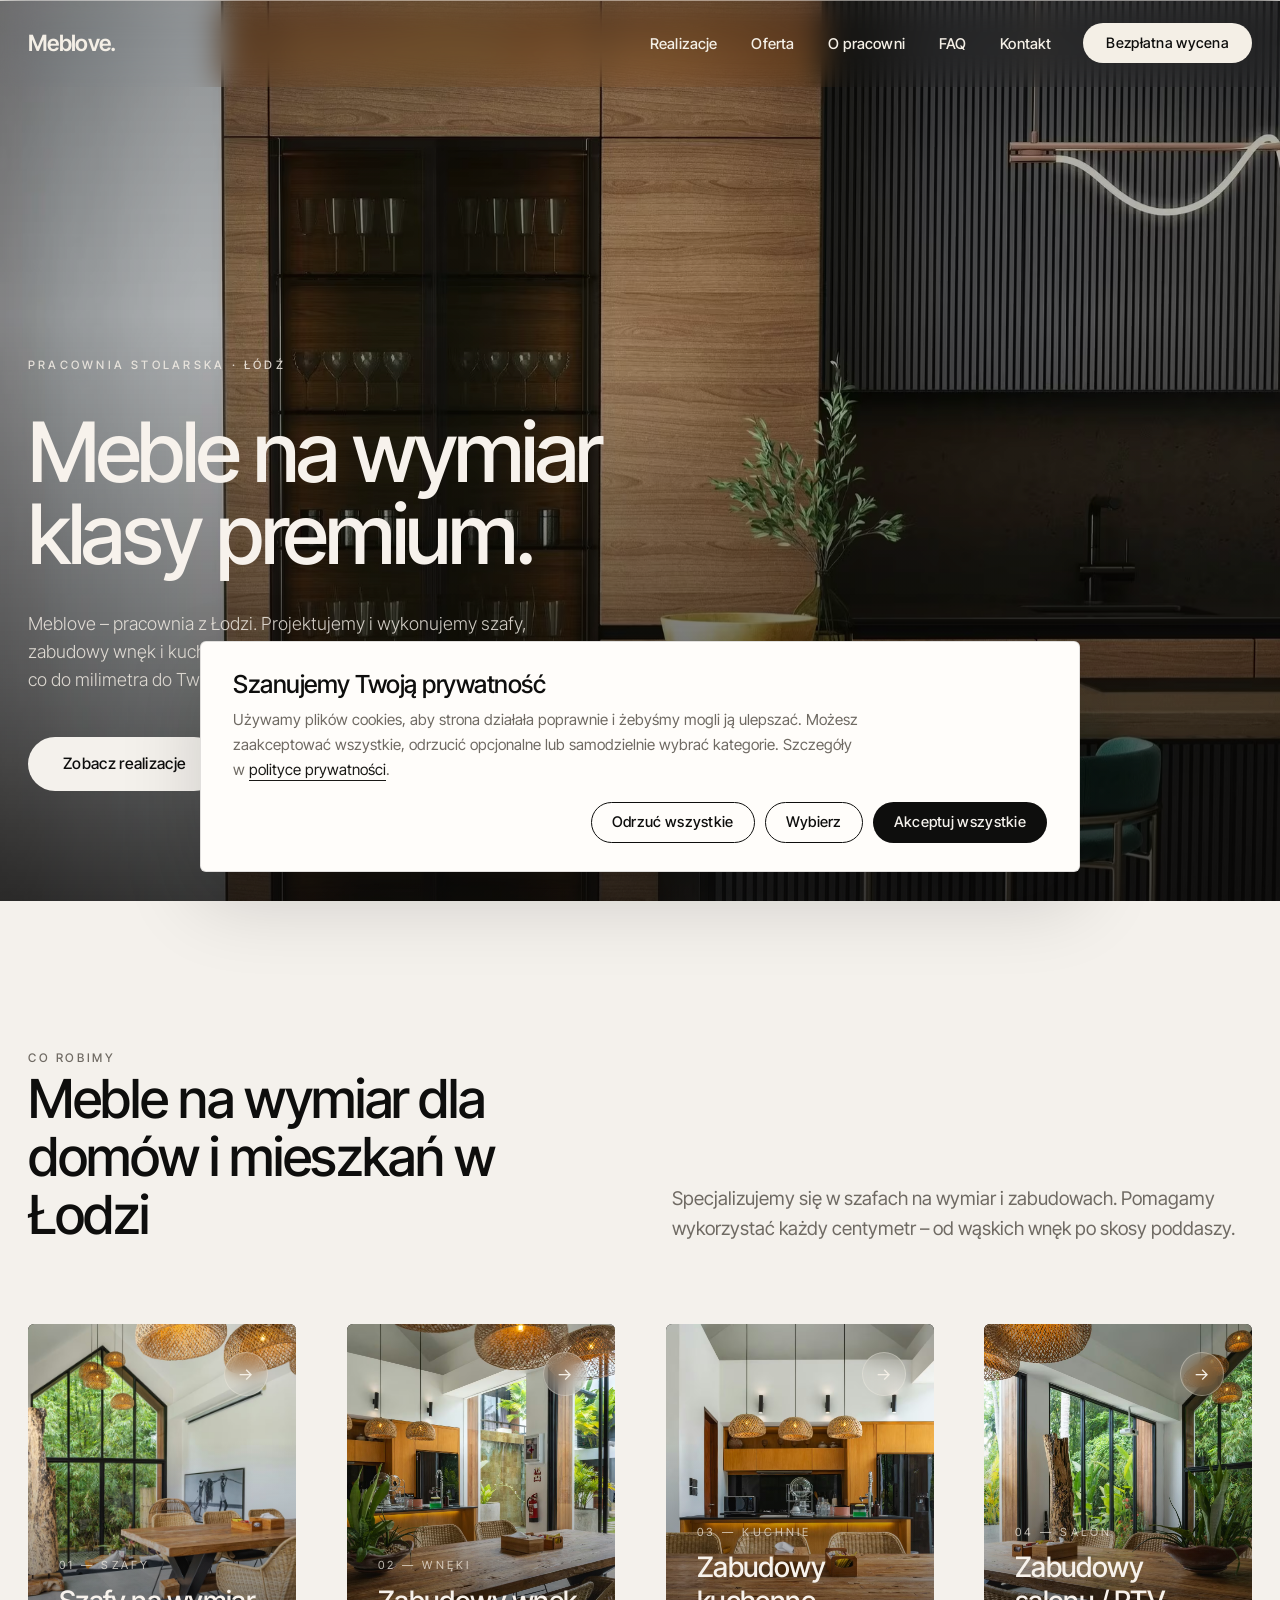
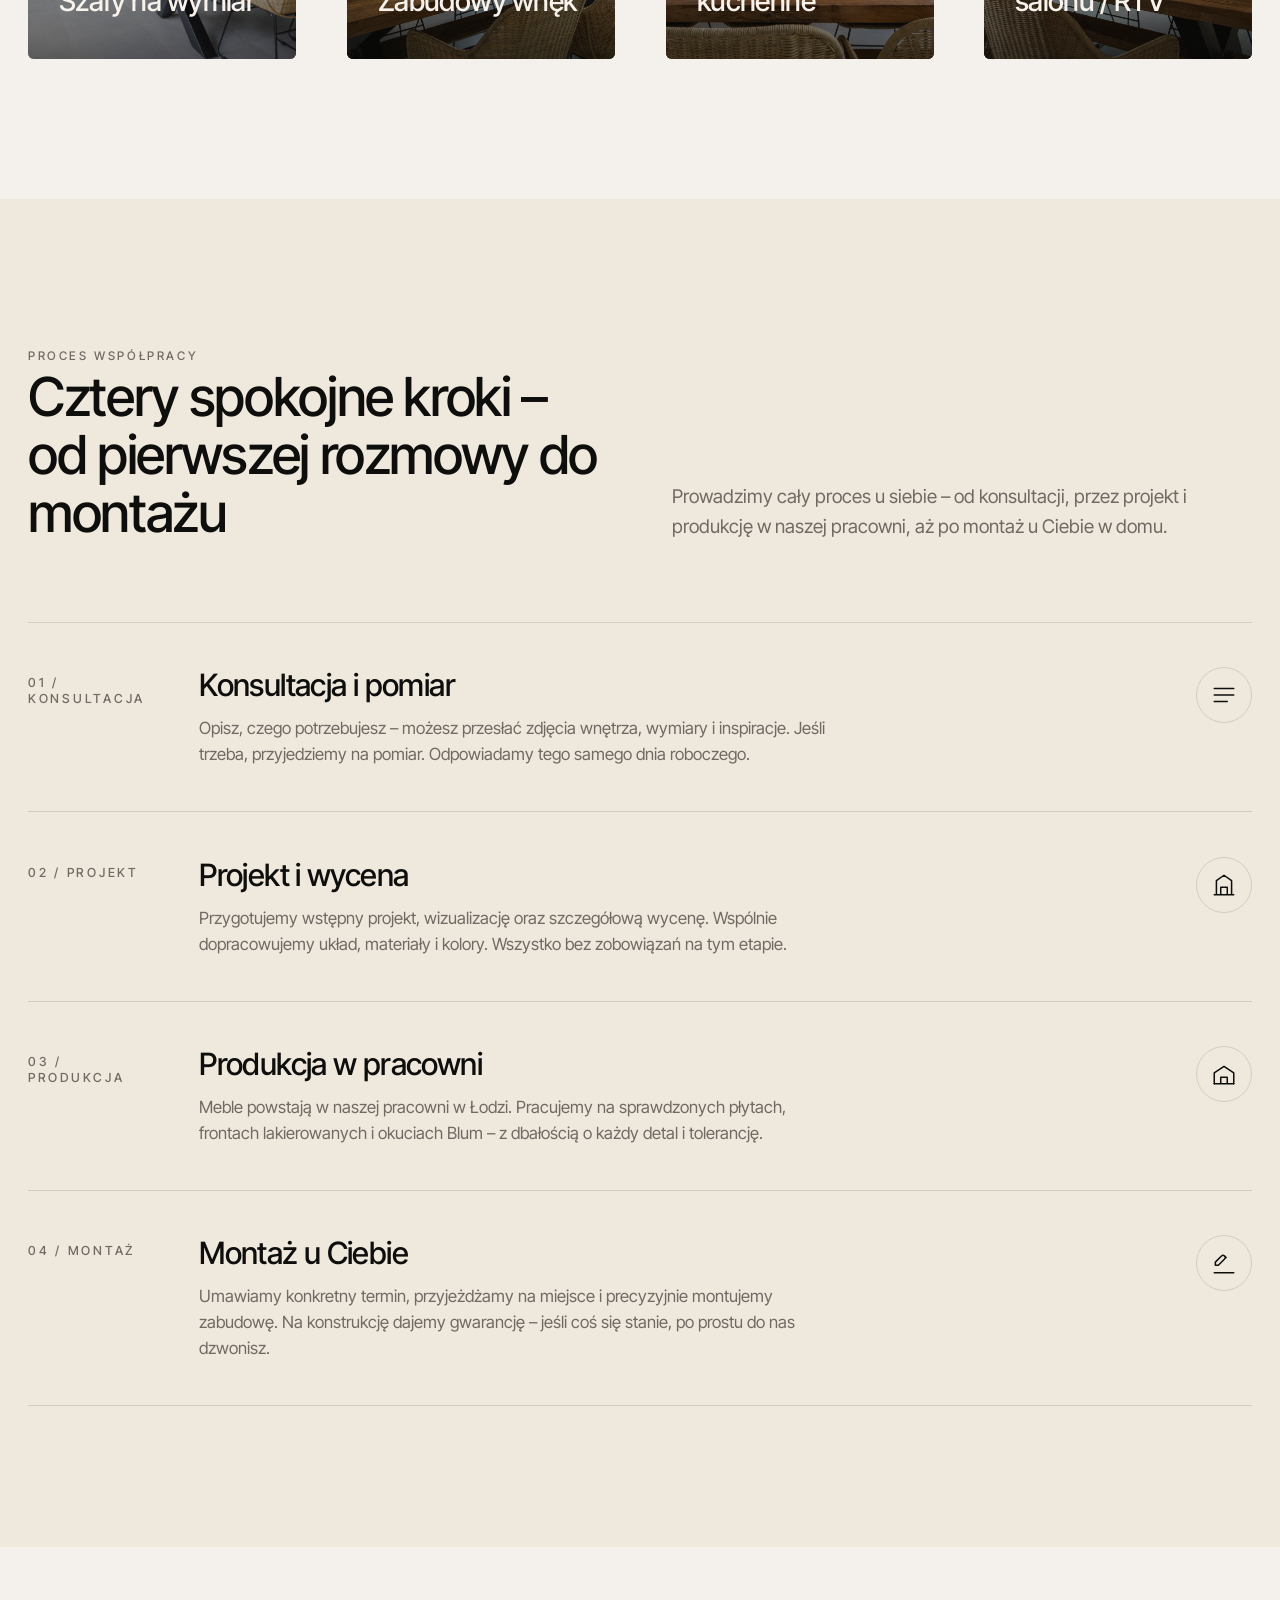
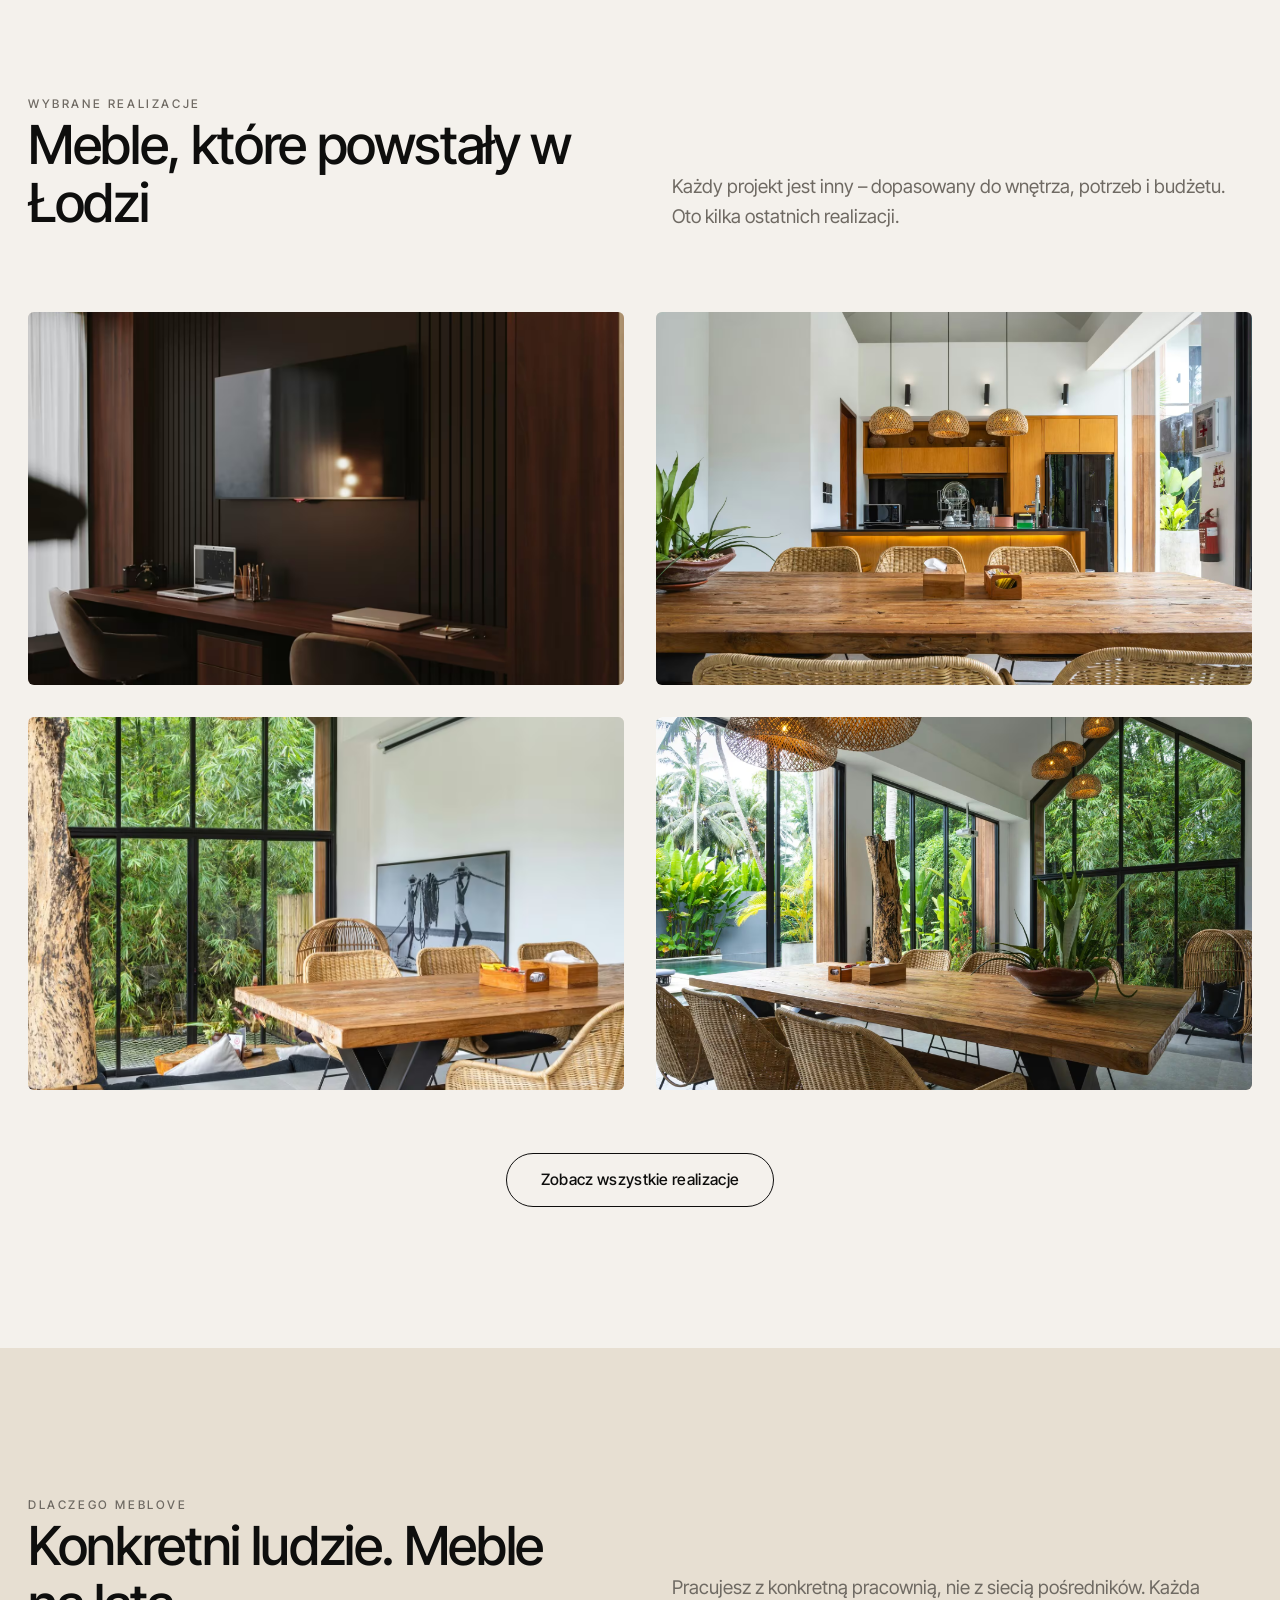
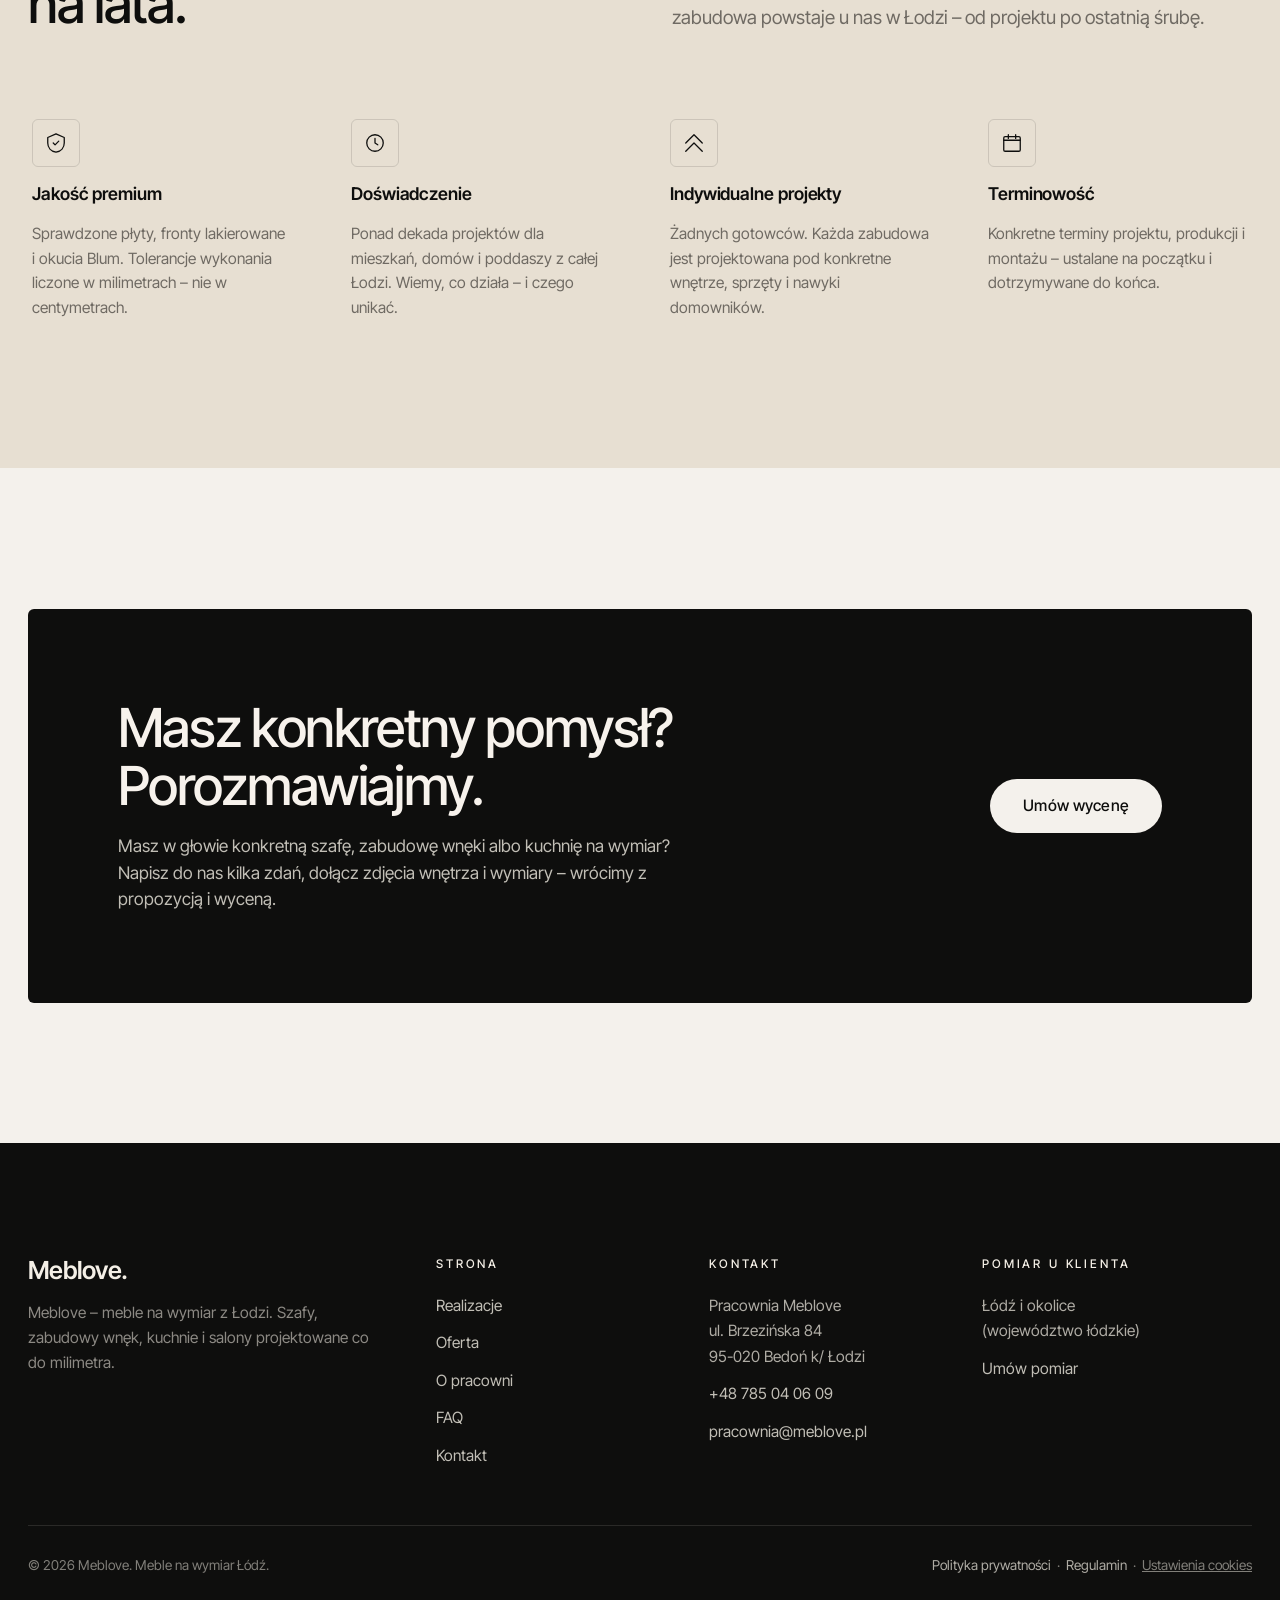
==== index.html @ b6e78e67 "redesign: premium architectural look — Satoshi typography, full-bleed hero, image service tiles, 4-s" ====
<!DOCTYPE html>
<html lang="pl">
<head>
  <meta charset="UTF-8" />
  <script>document.documentElement.classList.add("js")</script>
  <meta name="viewport" content="width=device-width, initial-scale=1.0" />
  <title>Meblove – meble na wymiar Łódź | Szafy, zabudowy wnęk, kuchnie</title>
  <meta name="description" content="Meblove – pracownia stolarska z Łodzi. Projektujemy i wykonujemy szafy na wymiar, zabudowy wnęk, zabudowy kuchenne i salonu – co do milimetra." />
  <meta name="theme-color" content="#0E0E0D" />
  <meta property="og:type" content="website" />
  <meta property="og:locale" content="pl_PL" />
  <meta property="og:site_name" content="Meblove" />
  <meta property="og:title" content="Meblove – meble na wymiar Łódź" />
  <meta property="og:description" content="Pracownia stolarska z Łodzi. Szafy, zabudowy wnęk, kuchnie i zabudowy salonu projektowane co do milimetra." />
  <meta property="og:image" content="photos/hero-salon.webp" />
  <meta name="twitter:card" content="summary_large_image" />
  <link rel="icon" href="assets/favicon.svg" type="image/svg+xml" />
  <link rel="preconnect" href="https://api.fontshare.com" />
  <link rel="preconnect" href="https://fonts.googleapis.com" />
  <link rel="preconnect" href="https://fonts.gstatic.com" crossorigin />
  <link href="https://api.fontshare.com/v2/css?f[]=satoshi@300,400,500,600,700&f[]=general-sans@400,500,600&display=swap" rel="stylesheet" />
  <link href="https://fonts.googleapis.com/css2?family=Inter+Tight:wght@300;400;500;600;700&display=swap" rel="stylesheet" />
  <link rel="preload" as="image" href="photos/hero-salon.avif" type="image/avif" />
  <link rel="stylesheet" href="style.css" />
  <script type="application/ld+json">
  {
    "@context": "https://schema.org",
    "@type": "LocalBusiness",
    "@id": "https://meblove.pl/#business",
    "name": "Meblove",
    "description": "Pracownia stolarska z Łodzi. Meble na wymiar: szafy, zabudowy wnęk, kuchnie i zabudowy salonu.",
    "image": "https://meblove.pl/photos/hero-salon.webp",
    "url": "https://meblove.pl/",
    "telephone": "+48785040609",
    "email": "pracownia@meblove.pl",
    "priceRange": "$$$",
    "address": {
      "@type": "PostalAddress",
      "streetAddress": "ul. Brzezińska 84",
      "addressLocality": "Bedoń",
      "postalCode": "95-020",
      "addressRegion": "łódzkie",
      "addressCountry": "PL"
    },
    "areaServed": ["Łódź", "województwo łódzkie"],
    "sameAs": []
  }
  </script>
</head>
<body class="has-hero">

  <!-- ── Nav ─────────────────────────────────────────────── -->
  <header class="nav" role="banner">
    <div class="container nav__inner">
      <a href="index.html" class="nav__logo" aria-label="Meblove – strona główna">
        <span class="nav__logo-mark">Meblove<span class="nav__logo-dot" aria-hidden="true">.</span></span>
      </a>

      <nav aria-label="Główna nawigacja">
        <ul class="nav__links">
          <li><a class="nav__link" data-page="realizacje"  href="realizacje.html">Realizacje</a></li>
          <li><a class="nav__link" data-page="oferta"      href="oferta.html">Oferta</a></li>
          <li><a class="nav__link" data-page="o-pracowni"  href="o-pracowni.html">O pracowni</a></li>
          <li><a class="nav__link" data-page="faq"         href="faq.html">FAQ</a></li>
          <li><a class="nav__link" data-page="kontakt"     href="kontakt.html">Kontakt</a></li>
          <li><a class="btn btn--primary nav__cta" href="kontakt.html">Bezpłatna wycena</a></li>
        </ul>
      </nav>

      <button class="nav__burger" aria-label="Otwórz menu" aria-expanded="false">
        <span></span><span></span><span></span>
      </button>

      <div class="nav__drawer" role="dialog" aria-label="Menu mobilne">
        <a class="nav__link" href="realizacje.html">Realizacje</a>
        <a class="nav__link" href="oferta.html">Oferta</a>
        <a class="nav__link" href="o-pracowni.html">O pracowni</a>
        <a class="nav__link" href="faq.html">FAQ</a>
        <a class="nav__link" href="kontakt.html">Kontakt</a>
        <a class="btn btn--primary" href="kontakt.html">Bezpłatna wycena</a>
      </div>
    </div>
  </header>

  <!-- ── Hero ────────────────────────────────────────────── -->
  <section class="hero">
    <div class="hero__media" aria-hidden="true">
      <picture>
        <source srcset="photos/hero-salon.avif" type="image/avif" />
        <source srcset="photos/hero-salon.webp" type="image/webp" />
        <img src="photos/hero-salon.webp" alt="" loading="eager" fetchpriority="high" />
      </picture>
    </div>
    <div class="container">
      <div class="hero__inner">
        <span class="eyebrow hero__eyebrow reveal">Pracownia stolarska · Łódź</span>
        <h1 class="reveal delay-1">Meble na wymiar<br/>klasy premium.</h1>
        <p class="reveal delay-2">Meblove – pracownia z Łodzi. Projektujemy i wykonujemy szafy, zabudowy wnęk i kuchnie szyte pod konkretne wnętrze, dopasowane co do milimetra do Twojej przestrzeni i codziennych nawyków.</p>
        <div class="hero__cta reveal delay-3">
          <a class="btn btn--light btn--lg" href="realizacje.html">Zobacz realizacje</a>
          <a class="btn btn--ghost btn--lg" href="kontakt.html">Umów wycenę</a>
        </div>
      </div>
    </div>
    <span class="hero__scroll" aria-hidden="true">Scroll</span>
  </section>

  <!-- ── Co robimy ───────────────────────────────────────── -->
  <section class="section" id="co-robimy">
    <div class="container">
      <div class="section__head section__head--split reveal">
        <div>
          <span class="eyebrow">Co robimy</span>
          <h2>Meble na wymiar dla domów i mieszkań w Łodzi</h2>
        </div>
        <p class="lead">Specjalizujemy się w szafach na wymiar i zabudowach. Pomagamy wykorzystać każdy centymetr – od wąskich wnęk po skosy poddaszy.</p>
      </div>

      <div class="grid grid-4 grid--wide">
        <a class="service-tile reveal" href="oferta.html#szafy" aria-label="Szafy na wymiar – zobacz ofertę">
          <div class="service-tile__media">
            <picture>
              <source srcset="photos/szafa-sypialnia.avif" type="image/avif" />
              <source srcset="photos/szafa-sypialnia.webp" type="image/webp" />
              <img src="photos/szafa-sypialnia.webp" alt="Szafa na wymiar w sypialni – jasne fronty, pełna zabudowa pod sufit" loading="lazy" />
            </picture>
          </div>
          <span class="service-tile__overlay" aria-hidden="true"></span>
          <span class="service-tile__arrow" aria-hidden="true"></span>
          <div class="service-tile__body">
            <span class="service-tile__num">01 — Szafy</span>
            <h3>Szafy na wymiar</h3>
            <p>Szafy przesuwne, wnękowe i zabudowy do sypialni, przedpokoju czy garderoby.</p>
          </div>
        </a>

        <a class="service-tile reveal delay-1" href="oferta.html#wneki" aria-label="Zabudowy wnęk – zobacz ofertę">
          <div class="service-tile__media">
            <picture>
              <source srcset="photos/zabudowa-wneki.avif" type="image/avif" />
              <source srcset="photos/zabudowa-wneki.webp" type="image/webp" />
              <img src="photos/zabudowa-wneki.webp" alt="Zabudowa wnęki – pełna zabudowa pod sufit z półkami i szufladami" loading="lazy" />
            </picture>
          </div>
          <span class="service-tile__overlay" aria-hidden="true"></span>
          <span class="service-tile__arrow" aria-hidden="true"></span>
          <div class="service-tile__body">
            <span class="service-tile__num">02 — Wnęki</span>
            <h3>Zabudowy wnęk</h3>
            <p>Każdy centymetr wnęki – pod schodami, przy skosach, w wąskim korytarzu.</p>
          </div>
        </a>

        <a class="service-tile reveal delay-2" href="oferta.html#kuchnie" aria-label="Zabudowy kuchenne – zobacz ofertę">
          <div class="service-tile__media">
            <picture>
              <source srcset="photos/zabudowa-kuchenna.avif" type="image/avif" />
              <source srcset="photos/zabudowa-kuchenna.webp" type="image/webp" />
              <img src="photos/zabudowa-kuchenna.webp" alt="Zabudowa kuchenna na wymiar z wyspą i frontami bezuchwytowymi" loading="lazy" />
            </picture>
          </div>
          <span class="service-tile__overlay" aria-hidden="true"></span>
          <span class="service-tile__arrow" aria-hidden="true"></span>
          <div class="service-tile__body">
            <span class="service-tile__num">03 — Kuchnie</span>
            <h3>Zabudowy kuchenne</h3>
            <p>Kuchnie na wymiar, które łączą estetykę z funkcjonalnością.</p>
          </div>
        </a>

        <a class="service-tile reveal delay-3" href="oferta.html#salon" aria-label="Zabudowy salonu i RTV – zobacz ofertę">
          <div class="service-tile__media">
            <picture>
              <source srcset="photos/zabudowa-rtv.avif" type="image/avif" />
              <source srcset="photos/zabudowa-rtv.webp" type="image/webp" />
              <img src="photos/zabudowa-rtv.webp" alt="Zabudowa salonu z miejscem na telewizor i półkami na książki" loading="lazy" />
            </picture>
          </div>
          <span class="service-tile__overlay" aria-hidden="true"></span>
          <span class="service-tile__arrow" aria-hidden="true"></span>
          <div class="service-tile__body">
            <span class="service-tile__num">04 — Salon</span>
            <h3>Zabudowy salonu / RTV</h3>
            <p>Spójne zabudowy salonu, które porządkują przestrzeń.</p>
          </div>
        </a>
      </div>
    </div>
  </section>

  <!-- ── Proces współpracy ───────────────────────────────── -->
  <section class="section section--warm" id="proces">
    <div class="container">
      <div class="section__head section__head--split reveal">
        <div>
          <span class="eyebrow">Proces współpracy</span>
          <h2>Cztery spokojne kroki – od pierwszej rozmowy do montażu</h2>
        </div>
        <p class="lead">Prowadzimy cały proces u siebie – od konsultacji, przez projekt i produkcję w naszej pracowni, aż po montaż u Ciebie w domu.</p>
      </div>

      <div class="steps">
        <article class="step reveal">
          <span class="step__num">01 / Konsultacja</span>
          <div class="step__body">
            <h3>Konsultacja i pomiar</h3>
            <p>Opisz, czego potrzebujesz – możesz przesłać zdjęcia wnętrza, wymiary i inspiracje. Jeśli trzeba, przyjedziemy na pomiar. Odpowiadamy tego samego dnia roboczego.</p>
          </div>
          <span class="step__icon" aria-hidden="true">
            <svg viewBox="0 0 24 24" fill="none" stroke="currentColor" stroke-width="1.4" stroke-linecap="round" stroke-linejoin="round"><path d="M3 12h18M3 6h18M3 18h12"/></svg>
          </span>
        </article>
        <article class="step reveal">
          <span class="step__num">02 / Projekt</span>
          <div class="step__body">
            <h3>Projekt i wycena</h3>
            <p>Przygotujemy wstępny projekt, wizualizację oraz szczegółową wycenę. Wspólnie dopracowujemy układ, materiały i kolory. Wszystko bez zobowiązań na tym etapie.</p>
          </div>
          <span class="step__icon" aria-hidden="true">
            <svg viewBox="0 0 24 24" fill="none" stroke="currentColor" stroke-width="1.4" stroke-linecap="round" stroke-linejoin="round"><path d="M3 21h18M5 21V8l7-5 7 5v13M9 21v-7h6v7"/></svg>
          </span>
        </article>
        <article class="step reveal">
          <span class="step__num">03 / Produkcja</span>
          <div class="step__body">
            <h3>Produkcja w pracowni</h3>
            <p>Meble powstają w naszej pracowni w Łodzi. Pracujemy na sprawdzonych płytach, frontach lakierowanych i okuciach Blum – z dbałością o każdy detal i tolerancję.</p>
          </div>
          <span class="step__icon" aria-hidden="true">
            <svg viewBox="0 0 24 24" fill="none" stroke="currentColor" stroke-width="1.4" stroke-linecap="round" stroke-linejoin="round"><path d="M3 21V11l9-6 9 6v10"/><path d="M3 21h18M9 21v-6h6v6"/></svg>
          </span>
        </article>
        <article class="step reveal">
          <span class="step__num">04 / Montaż</span>
          <div class="step__body">
            <h3>Montaż u Ciebie</h3>
            <p>Umawiamy konkretny termin, przyjeżdżamy na miejsce i precyzyjnie montujemy zabudowę. Na konstrukcję dajemy gwarancję – jeśli coś się stanie, po prostu do nas dzwonisz.</p>
          </div>
          <span class="step__icon" aria-hidden="true">
            <svg viewBox="0 0 24 24" fill="none" stroke="currentColor" stroke-width="1.4" stroke-linecap="round" stroke-linejoin="round"><path d="M14 7l-1.5-1.5a2 2 0 0 0-2.8 0L4 11.2V14h2.8l5.7-5.7a2 2 0 0 0 0-2.8L14 7z"/><path d="M3 21h18"/></svg>
          </span>
        </article>
      </div>
    </div>
  </section>

  <!-- ── Wybrane realizacje ──────────────────────────────── -->
  <section class="section" id="realizacje">
    <div class="container">
      <div class="section__head section__head--split reveal">
        <div>
          <span class="eyebrow">Wybrane realizacje</span>
          <h2>Meble, które powstały w Łodzi</h2>
        </div>
        <p class="lead">Każdy projekt jest inny – dopasowany do wnętrza, potrzeb i budżetu. Oto kilka ostatnich realizacji.</p>
      </div>

      <div class="realizacje-grid">
        <button type="button" class="tile reveal" data-lightbox data-caption="Szafa w przedpokoju · Łódź"
          data-src="photos/szafa-przedpokoj.webp"
          data-alt="Szafa na wymiar w wąskim przedpokoju z miejscem na buty i kurtki">
          <div class="tile__media">
            <picture>
              <source srcset="photos/szafa-przedpokoj.avif" type="image/avif" />
              <source srcset="photos/szafa-przedpokoj.webp" type="image/webp" />
              <img src="photos/szafa-przedpokoj.webp" alt="Szafa na wymiar w wąskim przedpokoju z miejscem na buty i kurtki" loading="lazy" />
            </picture>
          </div>
          <div class="tile__caption">
            <span class="tile__caption-eyebrow">Szafa · Przedpokój</span>
            <span class="tile__caption-title">Pełna zabudowa wąskiego przedpokoju</span>
          </div>
        </button>

        <button type="button" class="tile reveal delay-1" data-lightbox data-caption="Zabudowa kuchenna · Łódź"
          data-src="photos/zabudowa-kuchenna.webp"
          data-alt="Zabudowa kuchenna na wymiar z wyspą i frontami bezuchwytowymi">
          <div class="tile__media">
            <picture>
              <source srcset="photos/zabudowa-kuchenna.avif" type="image/avif" />
              <source srcset="photos/zabudowa-kuchenna.webp" type="image/webp" />
              <img src="photos/zabudowa-kuchenna.webp" alt="Zabudowa kuchenna na wymiar z wyspą i frontami bezuchwytowymi" loading="lazy" />
            </picture>
          </div>
          <div class="tile__caption">
            <span class="tile__caption-eyebrow">Kuchnia · Bałuty</span>
            <span class="tile__caption-title">Bezuchwytowa kuchnia z wyspą</span>
          </div>
        </button>

        <button type="button" class="tile reveal" data-lightbox data-caption="Szafa w sypialni · Łódź"
          data-src="photos/szafa-sypialnia.webp"
          data-alt="Szafa w sypialni z drzwiami przesuwnymi i pełną zabudową pod sufit">
          <div class="tile__media">
            <picture>
              <source srcset="photos/szafa-sypialnia.avif" type="image/avif" />
              <source srcset="photos/szafa-sypialnia.webp" type="image/webp" />
              <img src="photos/szafa-sypialnia.webp" alt="Szafa w sypialni z drzwiami przesuwnymi i pełną zabudową pod sufit" loading="lazy" />
            </picture>
          </div>
          <div class="tile__caption">
            <span class="tile__caption-eyebrow">Szafa · Sypialnia</span>
            <span class="tile__caption-title">Drzwi przesuwne pod sufit</span>
          </div>
        </button>

        <button type="button" class="tile reveal delay-1" data-lightbox data-caption="Zabudowa salonu / RTV · Łódź"
          data-src="photos/zabudowa-rtv.webp"
          data-alt="Zabudowa salonu z miejscem na telewizor i półkami na książki">
          <div class="tile__media">
            <picture>
              <source srcset="photos/zabudowa-rtv.avif" type="image/avif" />
              <source srcset="photos/zabudowa-rtv.webp" type="image/webp" />
              <img src="photos/zabudowa-rtv.webp" alt="Zabudowa salonu z miejscem na telewizor i półkami na książki" loading="lazy" />
            </picture>
          </div>
          <div class="tile__caption">
            <span class="tile__caption-eyebrow">Salon · RTV</span>
            <span class="tile__caption-title">Pełnościenna zabudowa salonu</span>
          </div>
        </button>
      </div>

      <div class="text-center mt-xl reveal">
        <a class="btn btn--ghost btn--lg" href="realizacje.html">Zobacz wszystkie realizacje</a>
      </div>
    </div>
  </section>

  <!-- ── Dlaczego Meblove ────────────────────────────────── -->
  <section class="section section--beige" id="dlaczego">
    <div class="container">
      <div class="section__head section__head--split reveal">
        <div>
          <span class="eyebrow">Dlaczego Meblove</span>
          <h2>Konkretni ludzie. Meble na lata.</h2>
        </div>
        <p class="lead">Pracujesz z konkretną pracownią, nie z siecią pośredników. Każda zabudowa powstaje u nas w Łodzi – od projektu po ostatnią śrubę.</p>
      </div>

      <div class="grid grid-4 grid--wide">
        <div class="feature reveal">
          <div class="feature__icon" aria-hidden="true"><svg viewBox="0 0 24 24" fill="none" stroke="currentColor" stroke-width="1.4" stroke-linecap="round" stroke-linejoin="round"><path d="M12 2l9 4v6c0 5-3.5 9-9 10-5.5-1-9-5-9-10V6l9-4z"/><path d="M9 12l2 2 4-4"/></svg></div>
          <h4>Jakość premium</h4>
          <p>Sprawdzone płyty, fronty lakierowane i okucia Blum. Tolerancje wykonania liczone w milimetrach – nie w centymetrach.</p>
        </div>
        <div class="feature reveal delay-1">
          <div class="feature__icon" aria-hidden="true"><svg viewBox="0 0 24 24" fill="none" stroke="currentColor" stroke-width="1.4" stroke-linecap="round" stroke-linejoin="round"><circle cx="12" cy="12" r="9"/><path d="M12 7v5l3 2"/></svg></div>
          <h4>Doświadczenie</h4>
          <p>Ponad dekada projektów dla mieszkań, domów i poddaszy z całej Łodzi. Wiemy, co działa – i czego unikać.</p>
        </div>
        <div class="feature reveal delay-2">
          <div class="feature__icon" aria-hidden="true"><svg viewBox="0 0 24 24" fill="none" stroke="currentColor" stroke-width="1.4" stroke-linecap="round" stroke-linejoin="round"><path d="M3 21l9-9 9 9"/><path d="M3 12l9-9 9 9"/></svg></div>
          <h4>Indywidualne projekty</h4>
          <p>Żadnych gotowców. Każda zabudowa jest projektowana pod konkretne wnętrze, sprzęty i nawyki domowników.</p>
        </div>
        <div class="feature reveal delay-3">
          <div class="feature__icon" aria-hidden="true"><svg viewBox="0 0 24 24" fill="none" stroke="currentColor" stroke-width="1.4" stroke-linecap="round" stroke-linejoin="round"><rect x="3" y="5" width="18" height="16" rx="1.5"/><path d="M3 9h18M8 3v4M16 3v4"/></svg></div>
          <h4>Terminowość</h4>
          <p>Konkretne terminy projektu, produkcji i montażu – ustalane na początku i dotrzymywane do końca.</p>
        </div>
      </div>
    </div>
  </section>

  <!-- ── CTA ─────────────────────────────────────────────── -->
  <section class="section">
    <div class="container">
      <div class="cta-banner reveal">
        <div>
          <h2>Masz konkretny pomysł? Porozmawiajmy.</h2>
          <p>Masz w głowie konkretną szafę, zabudowę wnęki albo kuchnię na wymiar? Napisz do nas kilka zdań, dołącz zdjęcia wnętrza i wymiary – wrócimy z propozycją i wyceną.</p>
        </div>
        <a class="btn btn--light btn--lg" href="kontakt.html">Umów wycenę</a>
      </div>
    </div>
  </section>

  <!-- ── Footer ──────────────────────────────────────────── -->
  <footer class="footer" role="contentinfo">
    <div class="container">
      <div class="footer__top">
        <div class="footer__brand">
          <span class="nav__logo-mark">Meblove<span class="nav__logo-dot" aria-hidden="true">.</span></span>
          <p>Meblove – meble na wymiar z Łodzi. Szafy, zabudowy wnęk, kuchnie i salony projektowane co do milimetra.</p>
        </div>
        <div class="footer__col">
          <h5>Strona</h5>
          <ul>
            <li><a href="realizacje.html">Realizacje</a></li>
            <li><a href="oferta.html">Oferta</a></li>
            <li><a href="o-pracowni.html">O pracowni</a></li>
            <li><a href="faq.html">FAQ</a></li>
            <li><a href="kontakt.html">Kontakt</a></li>
          </ul>
        </div>
        <div class="footer__col">
          <h5>Kontakt</h5>
          <ul>
            <li>Pracownia Meblove<br/>ul. Brzezińska 84<br/>95-020 Bedoń k/&nbsp;Łodzi</li>
            <li><a href="tel:+48785040609">+48 785 04 06 09</a></li>
            <li><a href="mailto:pracownia@meblove.pl">pracownia@meblove.pl</a></li>
          </ul>
        </div>
        <div class="footer__col">
          <h5>Pomiar u klienta</h5>
          <ul>
            <li>Łódź i okolice<br/>(województwo łódzkie)</li>
            <li><a href="kontakt.html">Umów pomiar</a></li>
          </ul>
        </div>
      </div>
      <div class="footer__bottom">
        <span>© <span id="year">2025</span> Meblove. Meble na wymiar Łódź.</span>
        <span>
          <a href="polityka-prywatnosci.html">Polityka prywatności</a>
          &nbsp;·&nbsp;
          <a href="regulamin.html">Regulamin</a>
          &nbsp;·&nbsp;
          <button type="button" class="cookie__settings-link" data-cookie-settings>Ustawienia cookies</button>
        </span>
      </div>
    </div>
  </footer>

  <script src="main.js" defer></script>
</body>
</html>
---- style.css ----
/* =========================================================
   Meblove – premium architectural design system
   Paleta (stonowana, premium studio):
     #0E0E0D – ink (czarno-grafit)
     #1A1916 – espresso (CTA, akcenty)
     #6F6A63 – ink-soft (tekst pomocniczy)
     #F4F1EC – off-white (tło bazowe)
     #FAF8F4 – tło ekstra-jasnej sekcji
     #E7DFD2 – beżowe tło sekcji
     #D9C7B3 – beżowy akcent
   Typografia:
     Primary (display + body): "Satoshi"
     Secondary (UI / eyebrow): "Inter Tight"
   ========================================================= */

/* ---------- 1. Reset & base ---------- */
*,
*::before,
*::after { box-sizing: border-box; margin: 0; padding: 0; }

html { scroll-behavior: smooth; -webkit-text-size-adjust: 100%; }

:root {
  /* Palette */
  --bg:          #F4F1EC;
  --bg-soft:     #FAF8F4;
  --bg-warm:     #EFE8DD;
  --beige:       #D9C7B3;
  --beige-soft:  #E7DFD2;
  --ink:         #0E0E0D;
  --ink-soft:    #6F6A63;
  --espresso:    #1A1916;
  --espresso-h:  #2A2723;

  /* Lines / shadows */
  --line:        rgba(14, 14, 13, 0.12);
  --line-soft:   rgba(14, 14, 13, 0.06);
  --shadow-sm:   0 2px 6px  rgba(14, 14, 13, 0.05);
  --shadow-md:   0 14px 40px rgba(14, 14, 13, 0.08);
  --shadow-lg:   0 28px 80px rgba(14, 14, 13, 0.16);

  /* Radius */
  --radius:      4px;
  --radius-lg:   6px;

  /* Layout */
  --maxw:        1320px;

  /* Spacing scale */
  --space-3:    8px;
  --space-4:   12px;
  --space-5:   16px;
  --space-6:   24px;
  --space-7:   32px;
  --space-8:   48px;
  --space-9:   64px;
  --space-10:  80px;
  --space-11: 120px;
  --space-12: 160px;

  /* Typography */
  --font-display: "Satoshi", "Inter Tight", system-ui, -apple-system, "Segoe UI", Roboto, Helvetica, Arial, sans-serif;
  --font-body:    "Satoshi", "Inter Tight", system-ui, -apple-system, "Segoe UI", Roboto, Helvetica, Arial, sans-serif;
  --font-ui:      "Inter Tight", "Satoshi", system-ui, -apple-system, "Segoe UI", Roboto, Helvetica, Arial, sans-serif;

  /* Type scale */
  --fs-eyebrow: 0.74rem;
  --fs-body:    1.0625rem;
  --fs-lead:    1.18rem;
  --fs-h4:      1.18rem;
  --fs-h3:      clamp(1.4rem, 1.6vw, 1.85rem);
  --fs-h2:      clamp(2.1rem, 4.2vw, 3.6rem);
  --fs-h1:      clamp(2.8rem, 6.5vw, 5.8rem);

  /* Motion */
  --t-fast:      180ms cubic-bezier(.2,.7,.2,1);
  --t:           260ms cubic-bezier(.2,.7,.2,1);
  --t-slow:      700ms cubic-bezier(.2,.7,.2,1);
  --t-zoom:     1200ms cubic-bezier(.2,.7,.2,1);
}

body {
  font-family: var(--font-body);
  font-weight: 400;
  font-size: var(--fs-body);
  line-height: 1.65;
  color: var(--ink);
  background: var(--bg);
  -webkit-font-smoothing: antialiased;
  -moz-osx-font-smoothing: grayscale;
  overflow-x: hidden;
}

img, picture, video, svg { display: block; max-width: 100%; height: auto; }
a { color: inherit; text-decoration: none; }
ul { list-style: none; }
button { font: inherit; cursor: pointer; border: 0; background: none; color: inherit; }

::selection { background: var(--espresso); color: var(--bg); }

/* ---------- 2. Typografia ---------- */
h1, h2, h3, h4, h5, .display {
  font-family: var(--font-display);
  font-weight: 500;
  color: var(--ink);
  letter-spacing: -0.02em;
  line-height: 1.05;
}
h1 { font-size: var(--fs-h1); font-weight: 500; letter-spacing: -0.035em; }
h2 { font-size: var(--fs-h2); font-weight: 500; letter-spacing: -0.025em; line-height: 1.08; }
h3 { font-size: var(--fs-h3); font-weight: 500; letter-spacing: -0.015em; line-height: 1.18; }
h4 { font-size: var(--fs-h4); font-weight: 600; font-family: var(--font-ui); letter-spacing: -0.005em; line-height: 1.3; }

p { color: var(--ink); }
.lead { font-size: var(--fs-lead); line-height: 1.6; color: var(--ink-soft); max-width: 62ch; font-weight: 400; }
.muted { color: var(--ink-soft); }
.eyebrow {
  font-family: var(--font-ui);
  font-size: var(--fs-eyebrow);
  font-weight: 500;
  letter-spacing: 0.22em;
  text-transform: uppercase;
  color: var(--ink-soft);
  display: inline-block;
}

/* ---------- 3. Layout helpers ---------- */
.container {
  width: 100%;
  max-width: var(--maxw);
  margin: 0 auto;
  padding: 0 28px;
}
@media (max-width: 640px) { .container { padding: 0 20px; } }

.section { padding: clamp(80px, 11vw, 160px) 0; }
.section--soft  { background: var(--bg-soft); }
.section--warm  { background: var(--bg-warm); }
.section--beige { background: var(--beige-soft); }
.section--dark  { background: var(--ink); color: #EFE9E0; }
.section--dark h1, .section--dark h2, .section--dark h3, .section--dark h4 { color: #F4EFE6; }
.section--dark p, .section--dark .lead { color: rgba(244,239,230,0.78); }
.section--dark .eyebrow { color: rgba(244,239,230,0.65); }

.section__head {
  display: flex;
  flex-direction: column;
  gap: 18px;
  max-width: 760px;
  margin-bottom: clamp(48px, 7vw, 80px);
}
.section__head--center {
  margin-left: auto;
  margin-right: auto;
  align-items: center;
  text-align: center;
}
.section__head--split {
  display: grid;
  grid-template-columns: 1fr 1fr;
  gap: clamp(32px, 5vw, 80px);
  max-width: none;
  align-items: end;
}
.section__head--split .lead { margin-top: 0; }
@media (max-width: 800px) { .section__head--split { grid-template-columns: 1fr; align-items: start; } }

.grid { display: grid; gap: clamp(20px, 2.5vw, 32px); }
.grid-2 { grid-template-columns: repeat(2, 1fr); }
.grid-3 { grid-template-columns: repeat(3, 1fr); }
.grid-4 { grid-template-columns: repeat(4, 1fr); }
.grid--wide { gap: clamp(28px, 4vw, 56px); }
@media (max-width: 900px) { .grid-3, .grid-4 { grid-template-columns: repeat(2, 1fr); } }
@media (max-width: 600px) { .grid-2, .grid-3, .grid-4 { grid-template-columns: 1fr; } }

/* ---------- 4. Buttons ---------- */
.btn {
  display: inline-flex;
  align-items: center;
  justify-content: center;
  gap: 10px;
  padding: 15px 28px;
  border-radius: 999px;
  font-family: var(--font-ui);
  font-size: 0.93rem;
  font-weight: 500;
  letter-spacing: 0.02em;
  line-height: 1;
  transition:
    background var(--t),
    color var(--t),
    transform var(--t),
    box-shadow var(--t),
    border-color var(--t);
  white-space: nowrap;
  border: 1px solid transparent;
}
.btn--primary {
  background: var(--ink);
  color: #F4F1EC;
}
.btn--primary:hover,
.btn--primary:focus-visible {
  background: var(--espresso-h);
  transform: translateY(-2px);
  box-shadow: var(--shadow-md);
  outline: none;
}
.btn--ghost {
  background: transparent;
  color: var(--ink);
  border-color: var(--ink);
}
.btn--ghost:hover,
.btn--ghost:focus-visible {
  background: var(--ink);
  color: #F4F1EC;
  transform: translateY(-2px);
  outline: none;
}
.btn--light {
  background: #F4F1EC;
  color: var(--ink);
}
.btn--light:hover { background: #fff; transform: translateY(-2px); box-shadow: var(--shadow-md); }
.btn--lg { padding: 18px 34px; font-size: 0.98rem; }
.link-arrow {
  display: inline-flex;
  align-items: center;
  gap: 10px;
  font-family: var(--font-ui);
  font-weight: 500;
  font-size: 0.95rem;
  color: var(--ink);
  letter-spacing: 0.01em;
  border-bottom: 1px solid var(--ink);
  padding-bottom: 4px;
  transition: gap var(--t), opacity var(--t);
}
.link-arrow::after { content: "→"; transition: transform var(--t); }
.link-arrow:hover { gap: 14px; opacity: 0.7; }
.link-arrow:hover::after { transform: translateX(4px); }

/* ---------- 5. Navigation ---------- */
.nav {
  position: sticky;
  top: 0;
  z-index: 50;
  background: rgba(244,241,236,0.72);
  backdrop-filter: saturate(140%) blur(16px);
  -webkit-backdrop-filter: saturate(140%) blur(16px);
  border-bottom: 1px solid transparent;
  transition: background var(--t), border-color var(--t), box-shadow var(--t);
}
.nav.is-scrolled {
  background: rgba(244,241,236,0.94);
  border-bottom-color: var(--line-soft);
}
/* Hero pages get a transparent nav over the image until scroll */
.has-hero .nav:not(.is-scrolled) {
  background: transparent;
  border-bottom-color: transparent;
}
.has-hero .nav:not(.is-scrolled) .nav__logo-mark,
.has-hero .nav:not(.is-scrolled) .nav__logo-dot,
.has-hero .nav:not(.is-scrolled) .nav__link { color: #F4EFE6; }
.has-hero .nav:not(.is-scrolled) .nav__link:hover { background: rgba(244,239,230,0.12); }
.has-hero .nav:not(.is-scrolled) .nav__cta { background: #F4EFE6; color: var(--ink); }
.has-hero .nav:not(.is-scrolled) .nav__cta:hover { background: #fff; }
.has-hero .nav:not(.is-scrolled) .nav__burger span { background: #F4EFE6; }

.nav__inner {
  display: flex;
  align-items: center;
  justify-content: space-between;
  height: 86px;
  gap: 24px;
}
.nav__logo {
  display: inline-flex;
  align-items: baseline;
  gap: 1px;
  text-decoration: none;
  flex-shrink: 0;
}
.nav__logo-mark {
  font-family: var(--font-display);
  font-weight: 600;
  font-size: 1.4rem;
  line-height: 1;
  letter-spacing: -0.03em;
  color: var(--ink);
  transition: color var(--t);
}
.nav__logo-dot {
  font-family: var(--font-display);
  font-weight: 600;
  font-size: 1.4rem;
  line-height: 1;
  color: var(--ink);
  margin-left: 0;
}
.nav__logo:hover .nav__logo-mark { opacity: 0.7; }
.nav__links {
  display: flex;
  align-items: center;
  gap: 2px;
}
.nav__link {
  position: relative;
  padding: 10px 16px;
  font-family: var(--font-ui);
  font-size: 0.93rem;
  font-weight: 500;
  letter-spacing: 0.01em;
  color: var(--ink);
  border-radius: 4px;
  transition: color var(--t), background var(--t), opacity var(--t);
}
.nav__link:hover { background: rgba(14,14,13,0.05); }
.nav__link.is-active::after {
  content: "";
  position: absolute;
  left: 16px; right: 16px;
  bottom: 4px;
  height: 1px;
  background: currentColor;
}
.nav__cta {
  margin-left: 14px;
  padding: 12px 22px;
  font-size: 0.9rem;
}
.nav__burger {
  display: none;
  width: 40px;
  height: 40px;
  border-radius: 4px;
  position: relative;
}
.nav__burger span {
  display: block;
  position: absolute;
  left: 10px; right: 10px;
  height: 1.5px;
  background: var(--ink);
  transition: transform var(--t), opacity var(--t), top var(--t), background var(--t);
}
.nav__burger span:nth-child(1) { top: 14px; }
.nav__burger span:nth-child(2) { top: 19px; }
.nav__burger span:nth-child(3) { top: 24px; }
.nav.is-open .nav__burger span:nth-child(1) { top: 19px; transform: rotate(45deg); background: var(--ink); }
.nav.is-open .nav__burger span:nth-child(2) { opacity: 0; }
.nav.is-open .nav__burger span:nth-child(3) { top: 19px; transform: rotate(-45deg); background: var(--ink); }

.nav__drawer {
  position: fixed;
  inset: 86px 0 0 0;
  background: var(--bg);
  padding: 36px 28px;
  display: none;
  flex-direction: column;
  gap: 6px;
  z-index: 49;
}
.nav__drawer .nav__link { padding: 14px 16px; font-size: 1.15rem; color: var(--ink); }
.nav__drawer .btn { margin-top: 16px; align-self: flex-start; }
.nav.is-open .nav__drawer { display: flex; }

@media (max-width: 920px) {
  .nav__links { display: none; }
  .nav__burger { display: block; }
}

/* ---------- 6. Hero (premium full-bleed) ---------- */
.hero {
  position: relative;
  min-height: 100vh;
  min-height: 100svh;
  display: flex;
  align-items: flex-end;
  color: #F4EFE6;
  isolation: isolate;
  overflow: hidden;
  margin-top: -86px;
  padding-top: 86px;
}
.hero__media,
.hero__media picture,
.hero__media img {
  position: absolute;
  inset: 0;
  width: 100%;
  height: 110%;
  object-fit: cover;
  z-index: -2;
}
.hero__media { will-change: transform; transform: translate3d(0,0,0); }
.hero::after {
  content: "";
  position: absolute;
  inset: 0;
  background:
    linear-gradient(180deg, rgba(8,7,6,0.35) 0%, rgba(8,7,6,0.25) 35%, rgba(8,7,6,0.55) 75%, rgba(8,7,6,0.78) 100%);
  z-index: -1;
}
.hero .container { width: 100%; }
.hero__inner {
  padding: clamp(80px, 16vw, 180px) 0 clamp(64px, 9vw, 110px);
  max-width: 980px;
}
.hero__eyebrow {
  color: rgba(244,239,230,0.85);
  letter-spacing: 0.28em;
  font-size: 0.72rem;
  margin-bottom: clamp(20px, 3vw, 36px);
}
.hero h1 {
  color: #F7F2EC;
  margin: 0 0 clamp(22px, 3vw, 36px);
  font-weight: 500;
  letter-spacing: -0.04em;
  line-height: 0.98;
  text-wrap: balance;
}
.hero p {
  color: rgba(244,239,230,0.85);
  font-size: clamp(1.05rem, 1.4vw, 1.25rem);
  line-height: 1.55;
  max-width: 56ch;
  font-weight: 300;
}
.hero__cta {
  margin-top: clamp(28px, 4vw, 44px);
  display: flex;
  flex-wrap: wrap;
  gap: 14px;
}
.hero__cta .btn--ghost {
  color: #F4EFE6;
  border-color: rgba(244,239,230,0.5);
}
.hero__cta .btn--ghost:hover {
  background: #F4EFE6;
  color: var(--ink);
  border-color: #F4EFE6;
}
.hero__scroll {
  position: absolute;
  bottom: 32px;
  left: 50%;
  transform: translateX(-50%);
  font-family: var(--font-ui);
  font-size: 0.7rem;
  letter-spacing: 0.28em;
  text-transform: uppercase;
  color: rgba(244,239,230,0.7);
  display: flex;
  flex-direction: column;
  align-items: center;
  gap: 12px;
  z-index: 1;
}
.hero__scroll::after {
  content: "";
  width: 1px;
  height: 38px;
  background: rgba(244,239,230,0.5);
  animation: scrollHint 2.4s ease-in-out infinite;
  transform-origin: top;
}
@keyframes scrollHint {
  0%, 100% { transform: scaleY(0.4); opacity: 0.4; }
  50%      { transform: scaleY(1);   opacity: 1; }
}
@media (max-width: 720px) { .hero__scroll { display: none; } }

/* Sub-hero for inner pages */
.subhero {
  padding: clamp(140px, 18vw, 220px) 0 clamp(72px, 9vw, 120px);
  background: var(--bg);
  border-bottom: 1px solid var(--line-soft);
}
.subhero__inner { max-width: 920px; }
.subhero h1 { margin: 18px 0 22px; letter-spacing: -0.035em; }

/* ---------- 7. Cards ---------- */
.card {
  background: transparent;
  border-radius: var(--radius-lg);
  overflow: hidden;
  transition: transform var(--t);
  display: flex;
  flex-direction: column;
}
.card__media {
  aspect-ratio: 4 / 3;
  overflow: hidden;
  background: var(--beige-soft);
  border-radius: var(--radius);
}
.card__media picture { display: block; width: 100%; height: 100%; }
.card__media img {
  width: 100%;
  height: 100%;
  object-fit: cover;
  transition: transform var(--t-zoom);
}
.card:hover .card__media img { transform: scale(1.05); }
.card__body {
  padding: 22px 2px 4px;
  display: flex;
  flex-direction: column;
  gap: 10px;
  flex: 1;
}
.card__title { font-size: 1.25rem; }
.card__desc { color: var(--ink-soft); font-size: 0.97rem; line-height: 1.6; }
.card__foot { margin-top: auto; padding-top: 16px; }

/* Service-tile (image-driven, "Co robimy") */
.service-tile {
  position: relative;
  display: block;
  overflow: hidden;
  border-radius: var(--radius-lg);
  isolation: isolate;
  color: #F4EFE6;
  text-decoration: none;
  background: var(--ink);
}
.service-tile__media {
  aspect-ratio: 4 / 5;
  overflow: hidden;
}
.service-tile__media picture,
.service-tile__media img {
  width: 100%; height: 100%;
  display: block;
  object-fit: cover;
  transition: transform var(--t-zoom), opacity var(--t);
}
.service-tile:hover .service-tile__media img { transform: scale(1.06); }
.service-tile__overlay {
  position: absolute;
  inset: 0;
  background: linear-gradient(180deg, rgba(8,7,6,0) 35%, rgba(8,7,6,0.65) 100%);
  z-index: 1;
  transition: background var(--t);
}
.service-tile:hover .service-tile__overlay { background: linear-gradient(180deg, rgba(8,7,6,0.15) 0%, rgba(8,7,6,0.75) 100%); }
.service-tile__body {
  position: absolute;
  left: clamp(20px, 2.4vw, 32px);
  right: clamp(20px, 2.4vw, 32px);
  bottom: clamp(20px, 2.4vw, 32px);
  z-index: 2;
  display: flex;
  flex-direction: column;
  gap: 10px;
}
.service-tile__num {
  font-family: var(--font-ui);
  font-size: 0.7rem;
  letter-spacing: 0.28em;
  text-transform: uppercase;
  color: rgba(244,239,230,0.75);
}
.service-tile h3 {
  color: #F7F2EC;
  font-size: clamp(1.4rem, 2.2vw, 2rem);
  letter-spacing: -0.02em;
}
.service-tile p {
  color: rgba(244,239,230,0.78);
  font-size: 0.95rem;
  line-height: 1.55;
  max-width: 38ch;
  max-height: 0;
  overflow: hidden;
  opacity: 0;
  transition: max-height var(--t), opacity var(--t), margin var(--t);
  margin-top: 0;
}
.service-tile:hover p,
.service-tile:focus-visible p {
  max-height: 8em;
  opacity: 1;
  margin-top: 4px;
}
.service-tile__arrow {
  position: absolute;
  top: clamp(20px, 2.4vw, 28px);
  right: clamp(20px, 2.4vw, 28px);
  width: 44px; height: 44px;
  border-radius: 50%;
  background: rgba(244,239,230,0.15);
  backdrop-filter: blur(8px);
  border: 1px solid rgba(244,239,230,0.35);
  display: grid;
  place-items: center;
  color: #F4EFE6;
  z-index: 2;
  transition: background var(--t), transform var(--t);
}
.service-tile:hover .service-tile__arrow { background: #F4EFE6; color: var(--ink); transform: rotate(-45deg); }
.service-tile__arrow::before { content: "→"; font-size: 1.05rem; line-height: 1; }

/* Service card (icon-only fallback / inner pages) */
.service-card {
  background: var(--bg-soft);
  border: 1px solid var(--line-soft);
  border-radius: var(--radius-lg);
  padding: 36px 32px 32px;
  transition: transform var(--t), border-color var(--t);
  display: flex;
  flex-direction: column;
  gap: 18px;
}
.service-card:hover {
  transform: translateY(-3px);
  border-color: var(--line);
}
.service-card__icon {
  width: 52px;
  height: 52px;
  border-radius: 6px;
  background: var(--bg);
  border: 1px solid var(--line-soft);
  color: var(--ink);
  display: grid;
  place-items: center;
}
.service-card__icon svg { width: 24px; height: 24px; }
.service-card h3 { font-size: 1.4rem; }
.service-card p { color: var(--ink-soft); font-size: 0.97rem; }
.service-card__foot { margin-top: auto; padding-top: 12px; }

/* Process step */
.steps {
  counter-reset: step;
  border-top: 1px solid var(--line);
}
.step {
  display: grid;
  grid-template-columns: 120px 1fr;
  gap: clamp(20px, 4vw, 60px);
  padding: clamp(28px, 4vw, 44px) 0;
  border-bottom: 1px solid var(--line);
  position: relative;
  align-items: start;
}
.step__num {
  font-family: var(--font-ui);
  font-size: 0.78rem;
  font-weight: 500;
  color: var(--ink-soft);
  letter-spacing: 0.22em;
  text-transform: uppercase;
  line-height: 1.3;
  padding-top: 8px;
}
.step__body { display: flex; flex-direction: column; gap: 12px; max-width: 64ch; }
.step h3 { font-size: clamp(1.5rem, 2.4vw, 2.1rem); letter-spacing: -0.02em; }
.step p { color: var(--ink-soft); font-size: 1.05rem; line-height: 1.55; }
.step__icon {
  position: absolute;
  top: clamp(28px, 4vw, 44px);
  right: 0;
  width: 56px; height: 56px;
  border-radius: 50%;
  border: 1px solid var(--line);
  display: grid;
  place-items: center;
  color: var(--ink);
}
.step__icon svg { width: 26px; height: 26px; }
@media (max-width: 720px) {
  .step { grid-template-columns: 1fr; gap: 16px; padding-right: 70px; }
  .step__icon { top: 28px; width: 48px; height: 48px; }
}

/* Feature (why us) */
.feature {
  display: flex;
  flex-direction: column;
  gap: 16px;
  padding: 6px 4px;
}
.feature__icon {
  width: 48px;
  height: 48px;
  border-radius: 6px;
  background: transparent;
  border: 1px solid var(--line);
  display: grid;
  place-items: center;
  color: var(--ink);
}
.feature__icon svg { width: 22px; height: 22px; }
.feature h4 { font-size: 1.1rem; }
.feature p { color: var(--ink-soft); font-size: 0.97rem; line-height: 1.6; }

/* Realization tile (premium 16:9) */
.tile {
  position: relative;
  border-radius: var(--radius-lg);
  overflow: hidden;
  display: block;
  isolation: isolate;
  background: var(--beige-soft);
  cursor: pointer;
}
.tile__media {
  aspect-ratio: 16 / 10;
  overflow: hidden;
}
.tile--portrait .tile__media { aspect-ratio: 4 / 5; }
.tile--wide    .tile__media { aspect-ratio: 16 / 9; }
.tile__media picture {
  display: block;
  width: 100%;
  height: 100%;
}
.tile__media img {
  width: 100%; height: 100%;
  object-fit: cover;
  transition: transform var(--t-zoom);
}
.tile:hover .tile__media img,
.tile:focus-visible .tile__media img { transform: scale(1.05); }
.tile__caption {
  position: absolute;
  left: clamp(18px, 2vw, 28px);
  bottom: clamp(18px, 2vw, 28px);
  right: clamp(18px, 2vw, 28px);
  z-index: 2;
  color: #F4EFE6;
  display: flex;
  flex-direction: column;
  gap: 4px;
  opacity: 0;
  transform: translateY(8px);
  transition: opacity var(--t), transform var(--t);
}
.tile::after {
  content: "";
  position: absolute;
  inset: 0;
  z-index: 1;
  background: linear-gradient(180deg, rgba(8,7,6,0) 50%, rgba(8,7,6,0.65) 100%);
  opacity: 0;
  transition: opacity var(--t);
}
.tile:hover::after,
.tile:focus-visible::after { opacity: 1; }
.tile:hover .tile__caption,
.tile:focus-visible .tile__caption { opacity: 1; transform: translateY(0); }
.tile__caption-eyebrow {
  font-family: var(--font-ui);
  font-size: 0.7rem;
  letter-spacing: 0.24em;
  text-transform: uppercase;
  color: rgba(244,239,230,0.8);
}
.tile__caption-title {
  font-family: var(--font-display);
  font-size: clamp(1.15rem, 1.6vw, 1.4rem);
  letter-spacing: -0.02em;
  color: #F7F2EC;
}

/* Realizacje grid layout (asymmetric premium) */
.realizacje-grid {
  display: grid;
  grid-template-columns: repeat(6, 1fr);
  gap: clamp(20px, 2.5vw, 40px);
}
.realizacje-grid > .tile { grid-column: span 3; }
.realizacje-grid > .tile.tile--feature { grid-column: span 6; }
.realizacje-grid > .tile.tile--third   { grid-column: span 2; }
@media (max-width: 900px) {
  .realizacje-grid { grid-template-columns: repeat(2, 1fr); }
  .realizacje-grid > .tile,
  .realizacje-grid > .tile.tile--feature,
  .realizacje-grid > .tile.tile--third { grid-column: span 2; }
}
@media (max-width: 560px) {
  .realizacje-grid { grid-template-columns: 1fr; }
  .realizacje-grid > .tile,
  .realizacje-grid > .tile.tile--feature,
  .realizacje-grid > .tile.tile--third { grid-column: span 1; }
}

/* CTA banner (premium dark) */
.cta-banner {
  background: var(--ink);
  color: #F4EFE6;
  border-radius: var(--radius-lg);
  padding: clamp(48px, 7vw, 96px);
  display: grid;
  gap: 32px;
  align-items: center;
  grid-template-columns: 1.5fr auto;
}
.cta-banner h2 { color: #F7F2EC; max-width: 18ch; letter-spacing: -0.025em; }
.cta-banner p { color: rgba(244,239,230,0.78); margin-top: 18px; max-width: 56ch; font-size: 1.08rem; line-height: 1.55; }
.cta-banner .btn--light { padding: 18px 32px; }
@media (max-width: 820px) {
  .cta-banner { grid-template-columns: 1fr; padding: 44px 32px; }
}

/* ---------- 8. Forms ---------- */
.form {
  display: grid;
  gap: 22px;
  background: transparent;
  padding: 0;
  border-radius: 0;
  border: 0;
}
.form--card {
  background: var(--bg-soft);
  padding: clamp(32px, 4vw, 48px);
  border-radius: var(--radius-lg);
  border: 1px solid var(--line-soft);
}
.form__row { display: grid; gap: 22px; grid-template-columns: 1fr 1fr; }
@media (max-width: 600px) { .form__row { grid-template-columns: 1fr; } }
.field { display: flex; flex-direction: column; gap: 8px; }
.field label {
  font-family: var(--font-ui);
  font-size: 0.78rem;
  font-weight: 500;
  color: var(--ink-soft);
  letter-spacing: 0.18em;
  text-transform: uppercase;
}
.field input,
.field select,
.field textarea {
  width: 100%;
  font: inherit;
  font-size: 1rem;
  color: var(--ink);
  background: transparent;
  border: 0;
  border-bottom: 1px solid var(--line);
  border-radius: 0;
  padding: 12px 0;
  transition: border-color var(--t);
}
.form--card .field input,
.form--card .field select,
.form--card .field textarea {
  background: var(--bg);
  border: 1px solid var(--line);
  border-radius: var(--radius);
  padding: 14px 16px;
}
.field textarea { min-height: 160px; resize: vertical; }
.field input:focus,
.field select:focus,
.field textarea:focus {
  outline: none;
  border-color: var(--ink);
}
.form--card .field input:focus,
.form--card .field select:focus,
.form--card .field textarea:focus {
  background: #fff;
  box-shadow: 0 0 0 3px rgba(14,14,13,0.08);
}
.field__hint { color: var(--ink-soft); font-size: 0.85rem; line-height: 1.5; }
.field--file input[type="file"] {
  padding: 12px 0;
  background: transparent;
  border: 0;
  border-bottom: 1px dashed var(--line);
  border-radius: 0;
}
.form--card .field--file input[type="file"] {
  background: var(--bg);
  border: 1px dashed var(--line);
  border-radius: var(--radius);
  padding: 12px 14px;
}
.form__submit { display: flex; align-items: center; gap: 18px; flex-wrap: wrap; padding-top: 8px; }
.form__submit .field__hint { font-size: 0.85rem; }

/* ---------- 9. Offer / generic content blocks ---------- */
.offer-block {
  display: grid;
  grid-template-columns: 1fr 1fr;
  gap: clamp(32px, 6vw, 96px);
  align-items: center;
  padding: clamp(56px, 9vw, 120px) 0;
  border-top: 1px solid var(--line);
}
.offer-block:first-of-type { border-top: 0; padding-top: 0; }
.offer-block--reverse .offer-block__media { order: 2; }
@media (max-width: 860px) {
  .offer-block { grid-template-columns: 1fr; gap: 32px; }
  .offer-block--reverse .offer-block__media { order: 0; }
}
.offer-block__media {
  border-radius: var(--radius-lg);
  overflow: hidden;
  aspect-ratio: 4 / 5;
}
.offer-block__media picture { display: block; width: 100%; height: 100%; }
.offer-block__media img { width: 100%; height: 100%; object-fit: cover; transition: transform var(--t-zoom); }
.offer-block:hover .offer-block__media img { transform: scale(1.04); }
.offer-block__body { display: flex; flex-direction: column; gap: 22px; }
.offer-block__body h2 { font-size: clamp(1.9rem, 3.2vw, 2.6rem); letter-spacing: -0.025em; }
.offer-block__body p { color: var(--ink-soft); font-size: 1.05rem; line-height: 1.65; }
.offer-block__list {
  display: grid;
  gap: 14px;
  margin-top: 8px;
}
.offer-block__list li {
  position: relative;
  padding-left: 28px;
  color: var(--ink);
  font-size: 0.98rem;
  line-height: 1.55;
}
.offer-block__list li::before {
  content: "";
  position: absolute;
  left: 0; top: 12px;
  width: 16px; height: 1px;
  background: var(--ink);
}
.offer-block__cta { display: flex; flex-wrap: wrap; gap: 12px; margin-top: 12px; }

/* About / story */
.story {
  display: grid;
  grid-template-columns: 1fr 1fr;
  gap: clamp(32px, 5vw, 64px);
  align-items: start;
}
@media (max-width: 860px) { .story { grid-template-columns: 1fr; } }
.story__media {
  border-radius: var(--radius-lg);
  overflow: hidden;
  aspect-ratio: 4 / 5;
  position: sticky;
  top: 100px;
}
.story__media picture { display: block; width: 100%; height: 100%; }
.story__media img { width: 100%; height: 100%; object-fit: cover; }
.story__body { display: flex; flex-direction: column; gap: 18px; max-width: 60ch; }
.story__body p { color: var(--ink); }

.values { display: grid; gap: 24px; grid-template-columns: repeat(2, 1fr); }
@media (max-width: 700px) { .values { grid-template-columns: 1fr; } }
.value {
  padding: 26px;
  border: 1px solid var(--line-soft);
  border-radius: var(--radius-lg);
  background: var(--bg-soft);
}
.value h4 { margin-bottom: 8px; }
.value p { color: var(--ink-soft); font-size: 0.97rem; }

/* ---------- 10. FAQ ---------- */
.faq { display: grid; gap: 0; max-width: 880px; margin: 0 auto; border-top: 1px solid var(--line); }
.faq__item {
  background: transparent;
  border: 0;
  border-bottom: 1px solid var(--line);
  border-radius: 0;
  overflow: hidden;
  transition: background var(--t);
}
.faq__item[open] {
  background: var(--bg-soft);
}
.faq__q {
  list-style: none;
  cursor: pointer;
  padding: 28px 24px;
  display: flex;
  justify-content: space-between;
  align-items: center;
  gap: 16px;
  font-family: var(--font-display);
  font-weight: 500;
  font-size: clamp(1.05rem, 1.4vw, 1.25rem);
  letter-spacing: -0.01em;
  color: var(--ink);
  transition: padding var(--t);
}
.faq__q::-webkit-details-marker { display: none; }
.faq__q::after {
  content: "+";
  font-family: var(--font-ui);
  font-weight: 300;
  font-size: 1.6rem;
  color: var(--ink);
  transition: transform var(--t);
  flex-shrink: 0;
}
.faq__item[open] .faq__q::after { content: "−"; }
.faq__a { padding: 0 24px 28px; color: var(--ink-soft); line-height: 1.7; max-width: 70ch; }

/* ---------- 11. Contact info column ---------- */
.contact-grid {
  display: grid;
  grid-template-columns: 1.4fr 1fr;
  gap: clamp(40px, 6vw, 96px);
  align-items: start;
}
@media (max-width: 900px) { .contact-grid { grid-template-columns: 1fr; } }
.contact-info {
  display: flex;
  flex-direction: column;
  gap: 32px;
  padding: clamp(32px, 4vw, 48px);
  background: var(--ink);
  color: #F4EFE6;
  border-radius: var(--radius-lg);
}
.contact-info__row { display: flex; flex-direction: column; gap: 6px; }
.contact-info__label {
  font-family: var(--font-ui);
  font-size: 0.72rem;
  letter-spacing: 0.24em;
  text-transform: uppercase;
  color: rgba(244,239,230,0.55);
}
.contact-info__value { font-size: 1.08rem; color: #F4EFE6; line-height: 1.55; }
.contact-info__value a { color: #F4EFE6; transition: opacity var(--t); }
.contact-info__value a:hover { opacity: 0.7; }

/* Contact CTA hero (above form) */
.contact-cta {
  display: grid;
  grid-template-columns: 2fr 1fr;
  gap: clamp(28px, 4vw, 64px);
  align-items: end;
  padding: 0 0 clamp(40px, 6vw, 64px);
  border-bottom: 1px solid var(--line);
  margin-bottom: clamp(40px, 6vw, 72px);
}
.contact-cta h2 { font-size: clamp(2rem, 4vw, 3.2rem); letter-spacing: -0.025em; max-width: 18ch; }
.contact-cta p { color: var(--ink-soft); font-size: 1.1rem; max-width: 36ch; }
@media (max-width: 800px) { .contact-cta { grid-template-columns: 1fr; align-items: start; } }

/* ---------- 12. Footer ---------- */
.footer {
  background: var(--ink);
  color: rgba(244,239,230,0.7);
  padding: clamp(72px, 9vw, 120px) 0 32px;
  margin-top: 0;
}
.footer a { color: rgba(244,239,230,0.78); transition: color var(--t), opacity var(--t); }
.footer a:hover { color: #F4EFE6; opacity: 1; }
.footer__top {
  display: grid;
  gap: 48px;
  grid-template-columns: 1.6fr 1fr 1fr 1.2fr;
  padding-bottom: 56px;
  border-bottom: 1px solid rgba(244,239,230,0.12);
}
@media (max-width: 900px) { .footer__top { grid-template-columns: 1fr 1fr; } }
@media (max-width: 560px) { .footer__top { grid-template-columns: 1fr; } }
.footer__brand { display: flex; flex-direction: column; gap: 18px; max-width: 36ch; }
.footer__brand .nav__logo-mark { color: #F4EFE6; font-size: 1.55rem; }
.footer__brand .nav__logo-dot  { color: #F4EFE6; font-size: 1.55rem; }
.footer__brand p { color: rgba(244,239,230,0.55); font-size: 0.97rem; line-height: 1.6; }
.footer__col h5 {
  font-family: var(--font-ui);
  color: #F4EFE6;
  font-size: 0.74rem;
  letter-spacing: 0.24em;
  text-transform: uppercase;
  font-weight: 500;
  margin-bottom: 22px;
}
.footer__col ul { display: flex; flex-direction: column; gap: 12px; font-size: 0.97rem; }
.footer__bottom {
  padding-top: 28px;
  display: flex;
  justify-content: space-between;
  gap: 16px;
  flex-wrap: wrap;
  font-size: 0.85rem;
  color: rgba(244,239,230,0.5);
}
.footer__bottom a { color: rgba(244,239,230,0.7); }

/* ---------- 13. Animations ----------
   .reveal hides content only when JS is enabled (html.js).
   Without JS, all content stays visible. */
.js .reveal {
  opacity: 0;
  transform: translateY(24px);
  transition: opacity var(--t-slow), transform var(--t-slow);
  will-change: opacity, transform;
}
.js .reveal.is-in {
  opacity: 1;
  transform: translateY(0);
}
.reveal.delay-1 { transition-delay: 100ms; }
.reveal.delay-2 { transition-delay: 200ms; }
.reveal.delay-3 { transition-delay: 300ms; }
.reveal.delay-4 { transition-delay: 400ms; }

/* Subtle character reveal for hero h1 (split into lines with <br>) */
@media (prefers-reduced-motion: reduce) {
  *, *::before, *::after {
    transition: none !important;
    animation: none !important;
  }
  .js .reveal { opacity: 1; transform: none; }
  html { scroll-behavior: auto; }
  .hero__media { transform: none !important; }
}

/* ---------- 14. Lightbox ---------- */
.lightbox {
  position: fixed;
  inset: 0;
  z-index: 200;
  background: rgba(8,7,6,0.92);
  display: flex;
  align-items: center;
  justify-content: center;
  padding: clamp(24px, 4vw, 64px);
  opacity: 0;
  pointer-events: none;
  transition: opacity var(--t);
}
.lightbox.is-open { opacity: 1; pointer-events: auto; }
.lightbox__stage {
  position: relative;
  max-width: min(1400px, 100%);
  max-height: 100%;
  display: flex;
  flex-direction: column;
  align-items: center;
  gap: 14px;
}
.lightbox__img {
  max-width: 100%;
  max-height: calc(100vh - 160px);
  object-fit: contain;
  border-radius: var(--radius);
  box-shadow: 0 30px 80px rgba(0,0,0,0.5);
}
.lightbox__caption {
  font-family: var(--font-ui);
  font-size: 0.85rem;
  letter-spacing: 0.18em;
  text-transform: uppercase;
  color: rgba(244,239,230,0.7);
  text-align: center;
}
.lightbox__btn {
  position: absolute;
  top: 50%;
  transform: translateY(-50%);
  width: 52px;
  height: 52px;
  border-radius: 50%;
  background: rgba(244,239,230,0.1);
  border: 1px solid rgba(244,239,230,0.25);
  color: #F4EFE6;
  font-size: 1.4rem;
  display: grid;
  place-items: center;
  transition: background var(--t), transform var(--t);
}
.lightbox__btn:hover { background: rgba(244,239,230,0.2); }
.lightbox__prev { left: clamp(8px, 2vw, 32px); }
.lightbox__next { right: clamp(8px, 2vw, 32px); }
.lightbox__close {
  position: absolute;
  top: clamp(16px, 2vw, 28px);
  right: clamp(16px, 2vw, 28px);
  width: 48px;
  height: 48px;
  border-radius: 50%;
  background: rgba(244,239,230,0.1);
  border: 1px solid rgba(244,239,230,0.25);
  color: #F4EFE6;
  font-size: 1.4rem;
  display: grid;
  place-items: center;
  transition: background var(--t);
}
.lightbox__close:hover { background: rgba(244,239,230,0.2); }
@media (max-width: 640px) {
  .lightbox__btn { width: 44px; height: 44px; }
}

/* ---------- 15. Misc / utilities ---------- */
.divider { height: 1px; background: var(--line-soft); border: 0; }
.text-center { text-align: center; }
.mt-0 { margin-top: 0; }
.mt-l { margin-top: 48px; }
.mt-xl { margin-top: 64px; }

/* Text content blocks (e.g. polityka) */
.prose { max-width: 720px; }
.prose h2 { margin-top: 36px; margin-bottom: 12px; font-size: 1.5rem; }
.prose h3 { margin-top: 24px; margin-bottom: 10px; font-size: 1.2rem; }
.prose p, .prose li { color: var(--ink); margin-bottom: 14px; line-height: 1.8; }
.prose ul { padding-left: 22px; list-style: disc; }
.prose ul li { margin-bottom: 6px; }

/* ---------- 16. Cookie consent ---------- */
.cookie {
  position: fixed;
  inset: auto 0 0 0;
  z-index: 100;
  display: flex;
  justify-content: center;
  padding: 16px clamp(12px, 3vw, 28px) clamp(16px, 3vw, 28px);
  pointer-events: none;
  opacity: 0;
  transform: translateY(16px);
  transition: opacity var(--t), transform var(--t);
}
.cookie.is-visible { opacity: 1; transform: translateY(0); pointer-events: auto; }

.cookie__panel {
  width: 100%;
  max-width: 880px;
  background: #FFFDFA;
  color: var(--ink);
  border: 1px solid var(--line);
  border-radius: var(--radius-lg);
  box-shadow: var(--shadow-lg);
  padding: clamp(20px, 2.6vw, 28px) clamp(20px, 2.6vw, 32px);
  display: grid;
  gap: 20px;
  pointer-events: auto;
}
.cookie__panel[hidden] { display: none; }

.cookie__title {
  font-family: var(--font-display);
  font-size: clamp(1.25rem, 2.2vw, 1.55rem);
  font-weight: 500;
  margin-bottom: 8px;
  letter-spacing: -0.02em;
}
.cookie__text {
  color: var(--ink-soft);
  font-size: 0.95rem;
  line-height: 1.65;
  max-width: 70ch;
}
.cookie__text a {
  color: var(--espresso);
  border-bottom: 1px solid currentColor;
  padding-bottom: 1px;
}
.cookie__text a:hover { color: var(--espresso-h); }

.cookie__actions {
  display: flex;
  flex-wrap: wrap;
  gap: 10px;
  justify-content: flex-end;
  align-items: center;
}
.cookie__btn { padding: 12px 20px; font-size: 0.92rem; }

.cookie__list {
  display: grid;
  gap: 8px;
  max-height: min(46vh, 360px);
  overflow-y: auto;
  padding-right: 4px;
}
.cookie__item {
  border: 1px solid var(--line-soft);
  border-radius: 12px;
  padding: 14px 16px;
  background: var(--bg-soft);
  transition: border-color var(--t), background var(--t);
}
.cookie__item:hover { border-color: var(--line); }
.cookie__row { display: grid; gap: 6px; cursor: pointer; }
.cookie__row-head {
  display: flex;
  align-items: center;
  justify-content: space-between;
  gap: 12px;
}
.cookie__row-name { font-weight: 600; font-size: 0.98rem; color: var(--ink); }
.cookie__row-desc { color: var(--ink-soft); font-size: 0.88rem; line-height: 1.5; }

.cookie__switch {
  position: relative;
  display: inline-flex;
  width: 42px;
  height: 24px;
  flex-shrink: 0;
}
.cookie__switch input {
  appearance: none;
  -webkit-appearance: none;
  width: 100%;
  height: 100%;
  margin: 0;
  cursor: pointer;
  border-radius: 999px;
  background: rgba(43,37,33,0.18);
  transition: background var(--t);
}
.cookie__switch input:checked { background: var(--espresso); }
.cookie__switch input:focus-visible { outline: 2px solid var(--espresso); outline-offset: 2px; }
.cookie__slider {
  position: absolute;
  top: 3px; left: 3px;
  width: 18px; height: 18px;
  background: #FFFDFA;
  border-radius: 50%;
  pointer-events: none;
  transition: transform var(--t);
  box-shadow: 0 1px 2px rgba(0,0,0,0.15);
}
.cookie__switch input:checked + .cookie__slider { transform: translateX(18px); }
.cookie__switch--locked input { background: rgba(43,37,33,0.35); cursor: not-allowed; }
.cookie__switch--locked .cookie__slider { transform: translateX(18px); opacity: 0.85; }

.cookie__settings-link {
  background: none;
  border: 0;
  padding: 0;
  color: inherit;
  font: inherit;
  text-decoration: underline;
  cursor: pointer;
}
.cookie__settings-link:hover { color: var(--espresso); }

@media (max-width: 640px) {
  .cookie { padding: 10px; }
  .cookie__panel { padding: 18px; gap: 16px; }
  .cookie__actions { justify-content: stretch; }
  .cookie__btn { flex: 1 1 100%; }
}
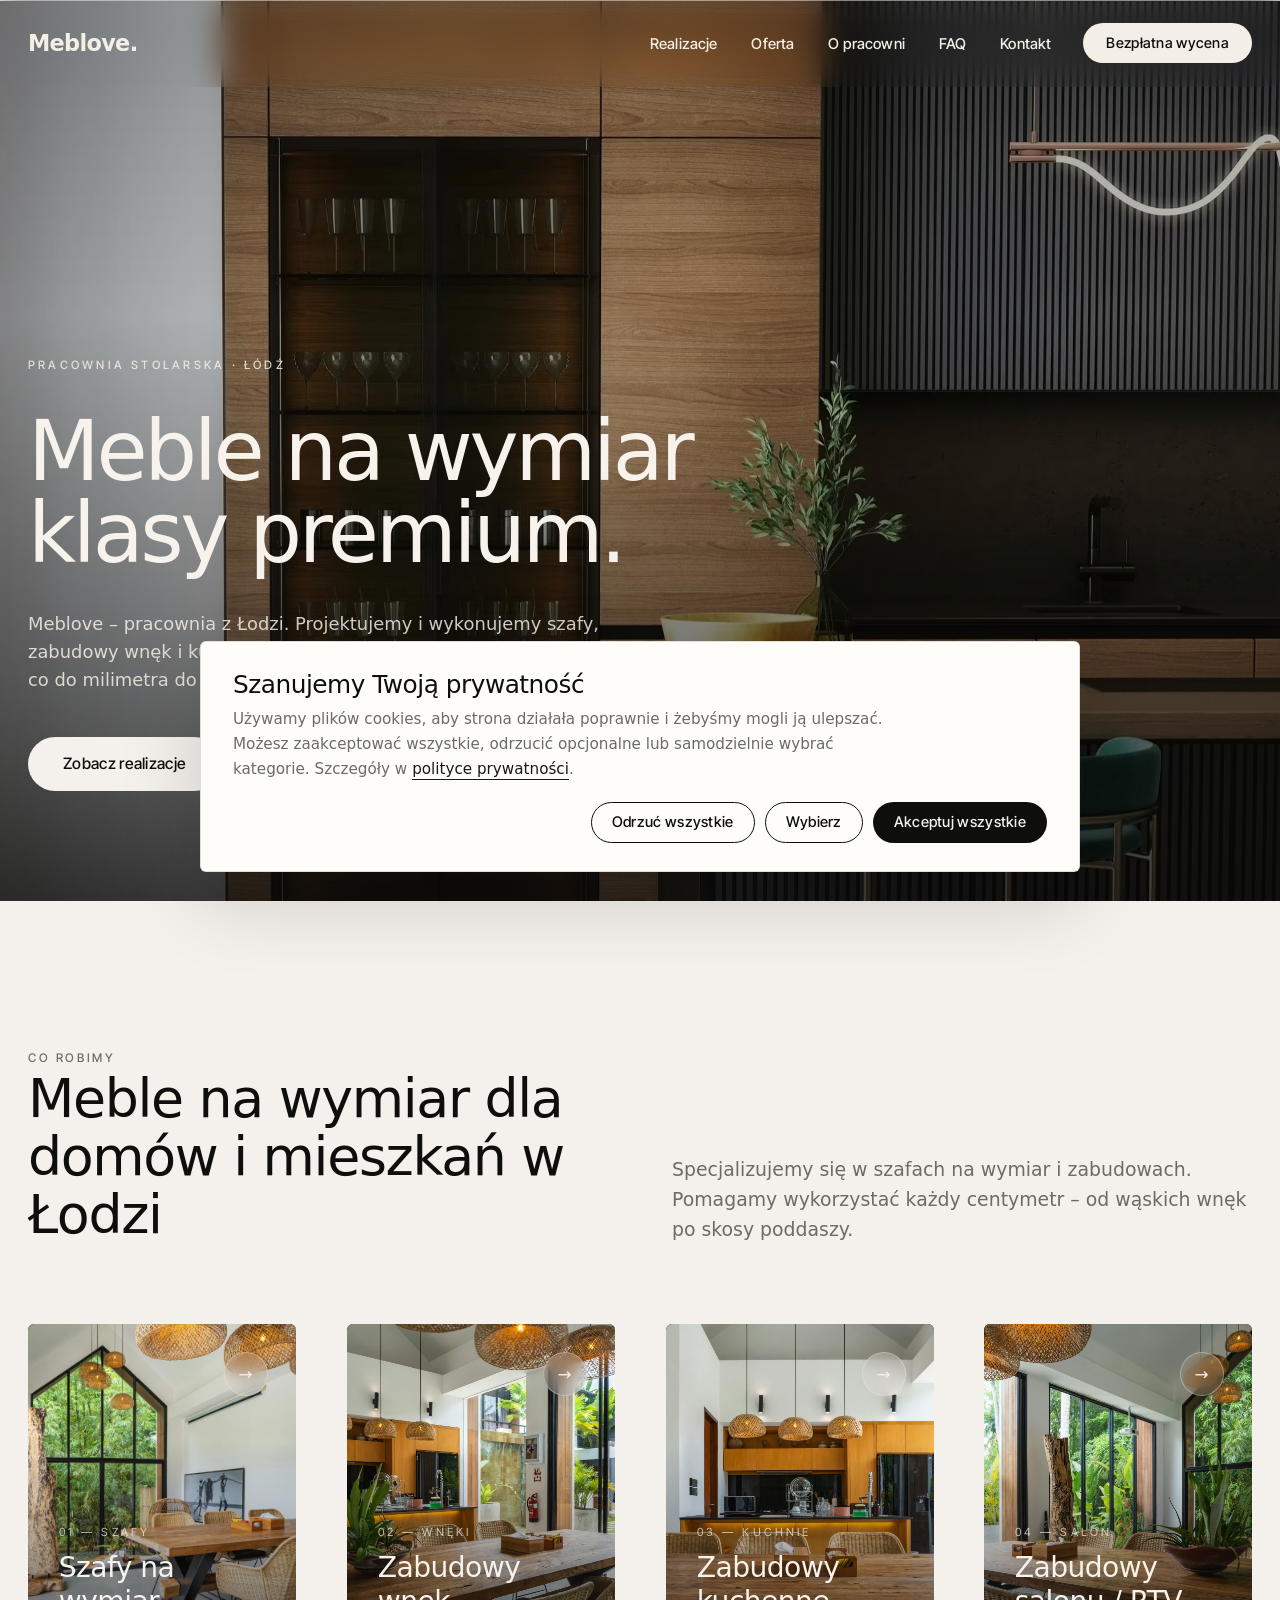
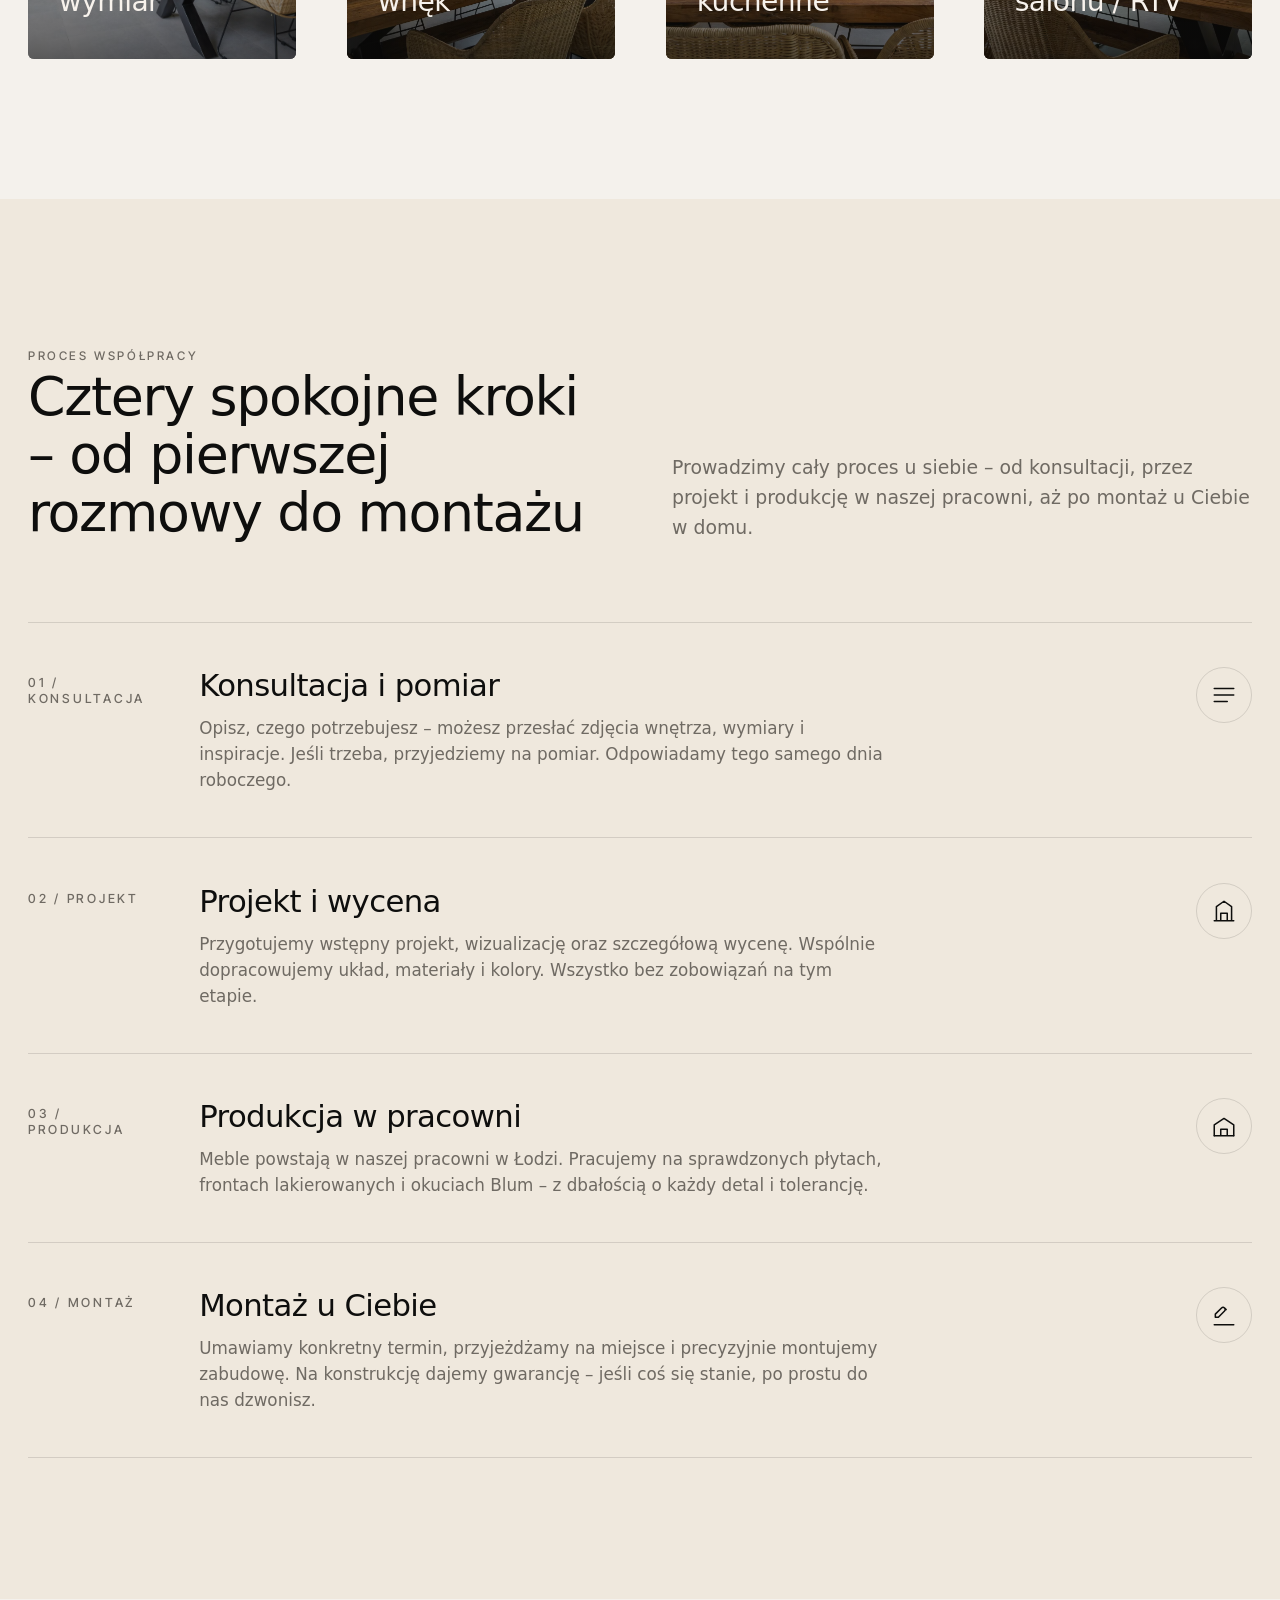
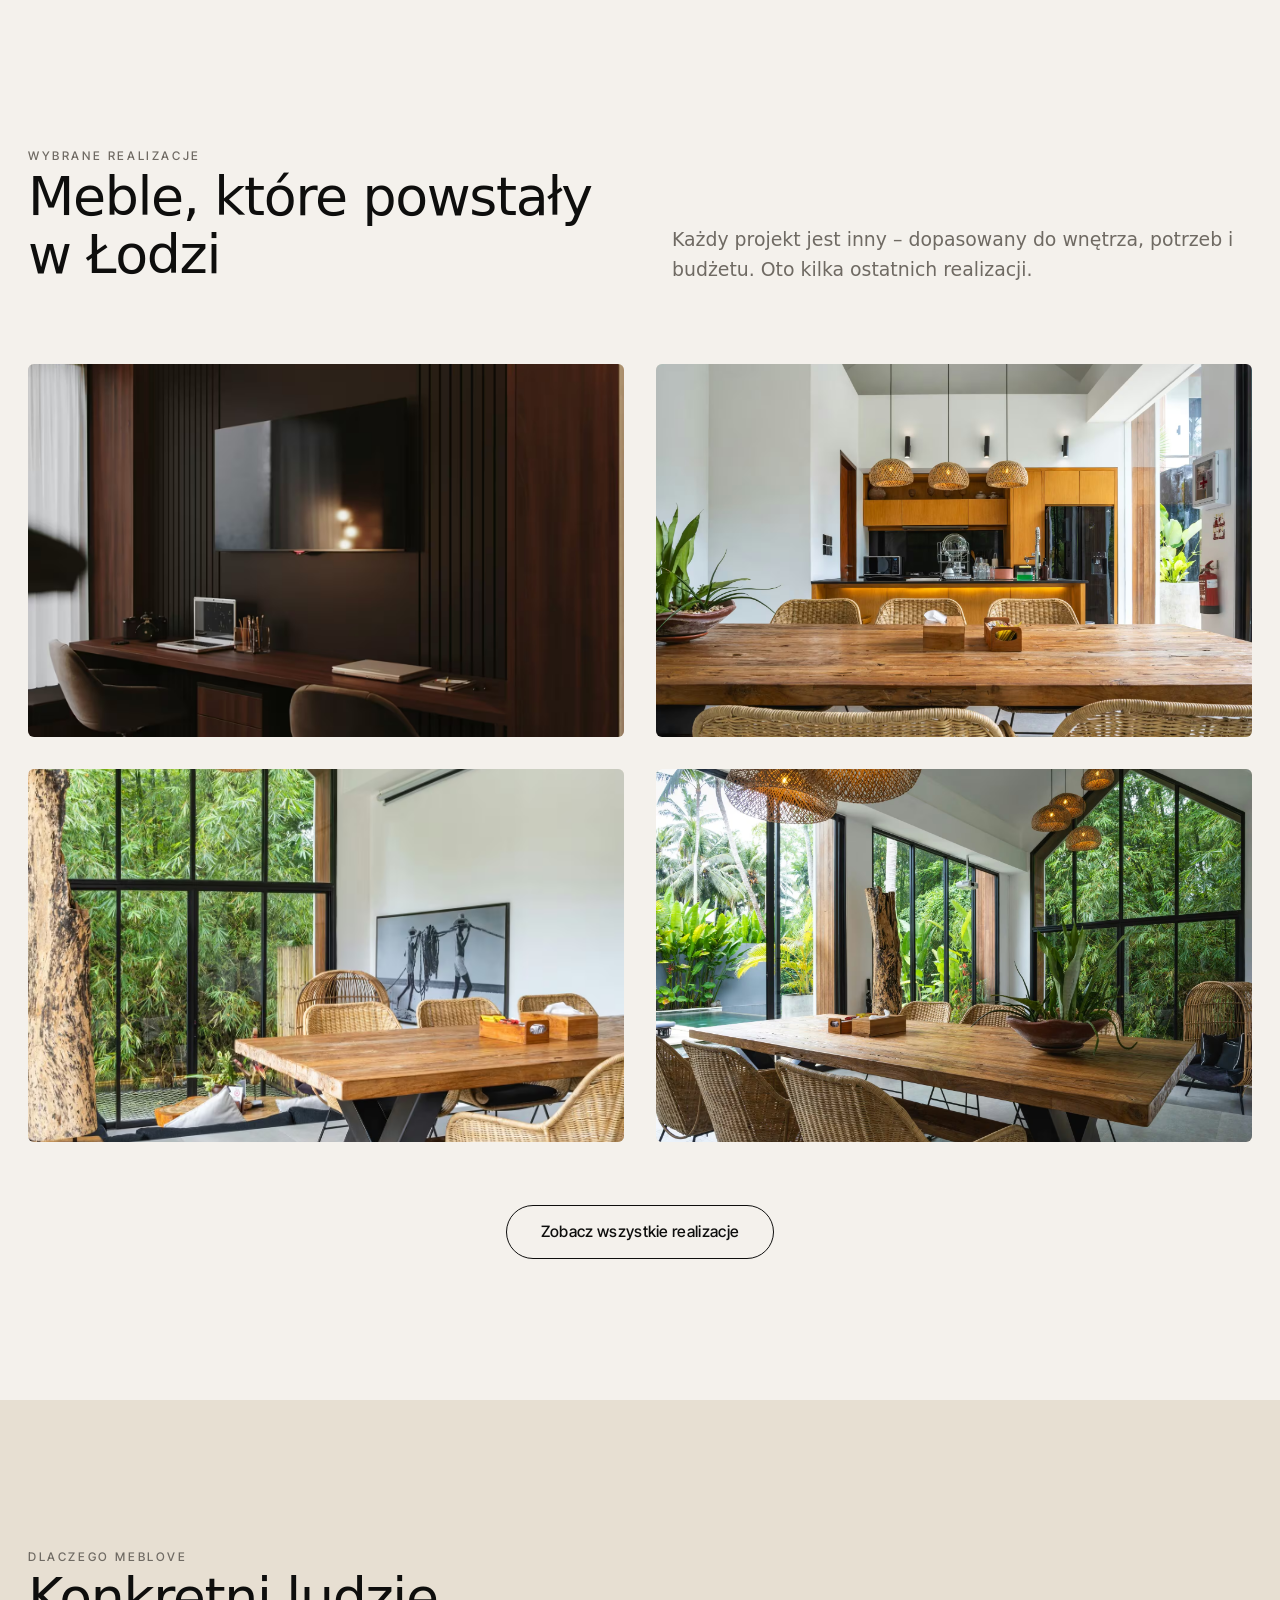
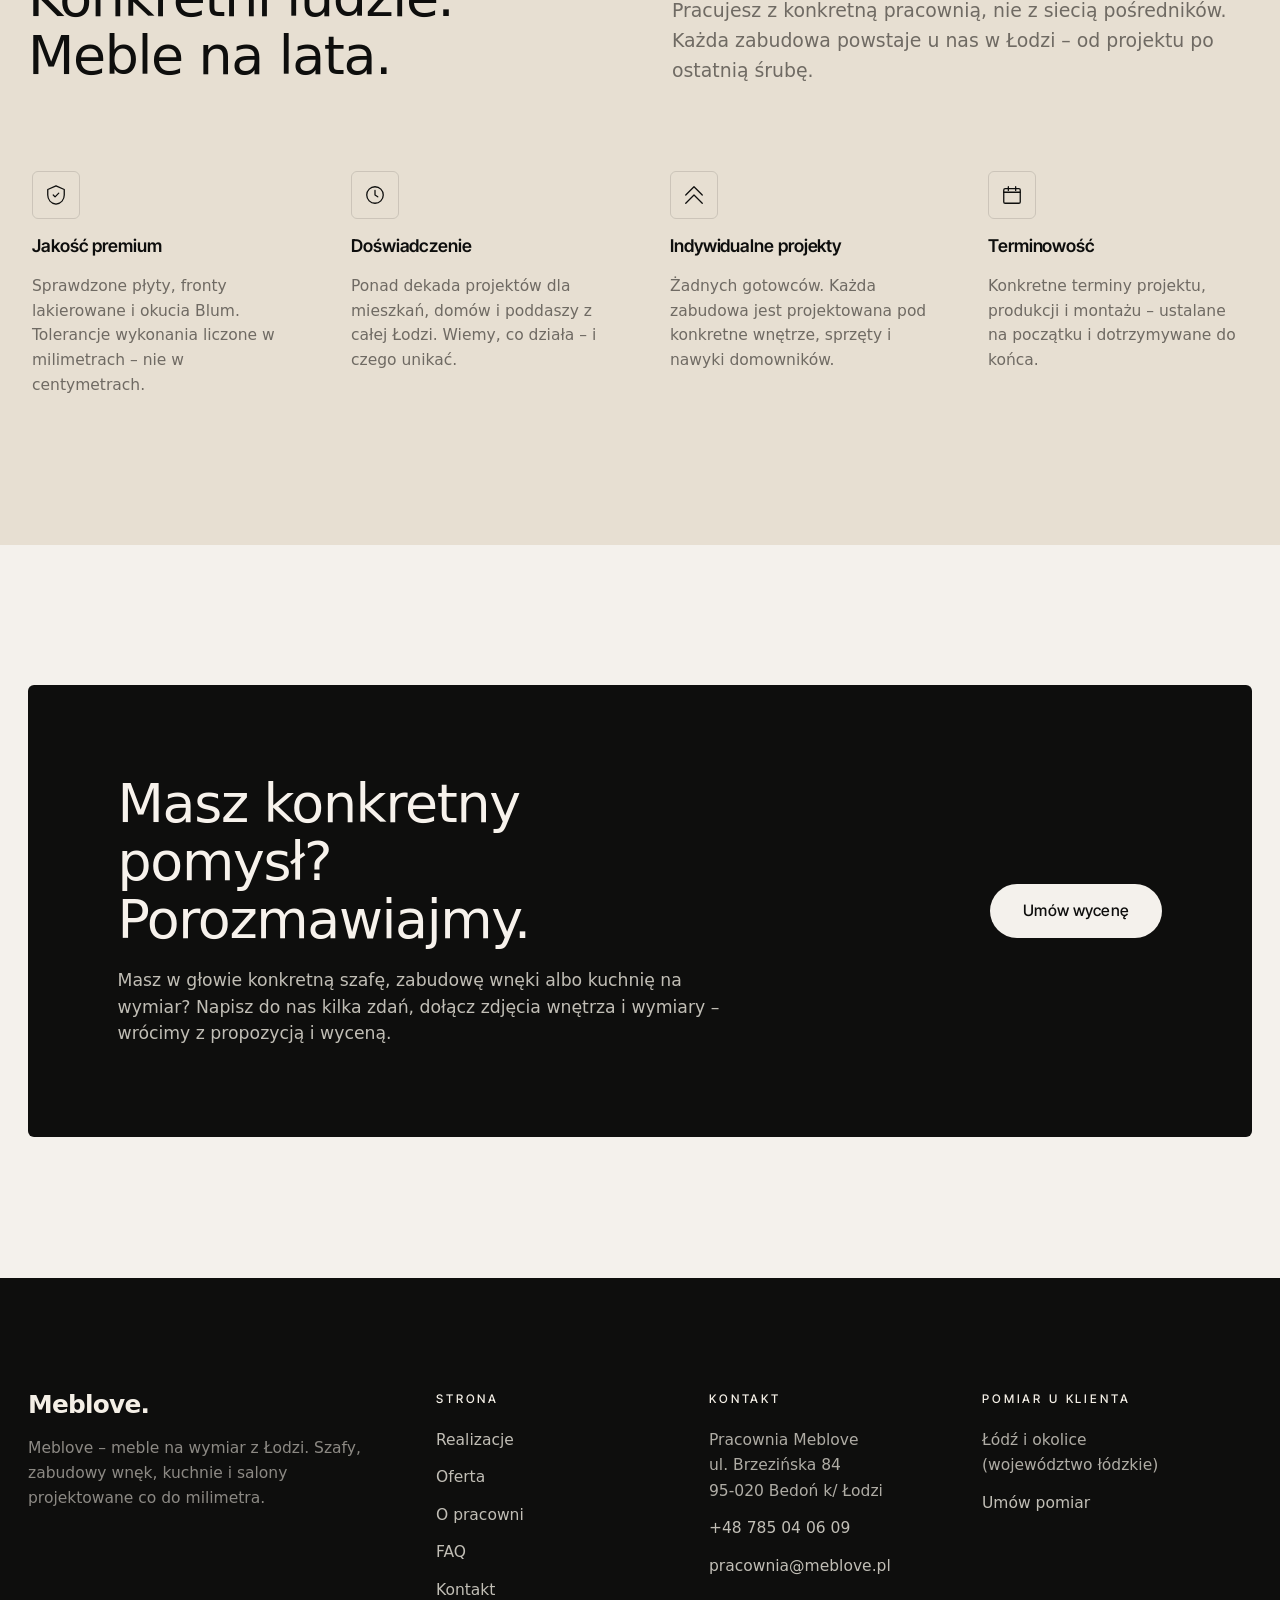
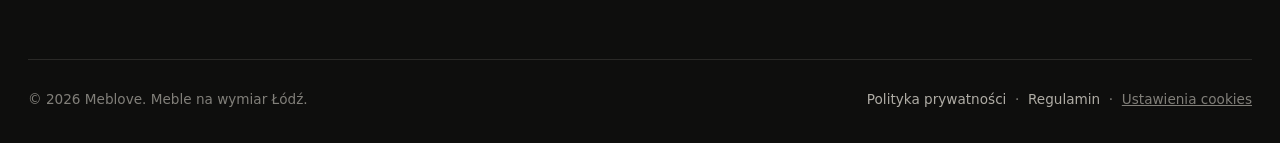
==== commit 51fff432: "harden lightbox src + a11y labels, drop unused fonts, unify theme-color Agent-Logs-Url: https://gith" ====
--- a/index.html
+++ b/index.html
@@ -18,7 +18,7 @@
   <link rel="preconnect" href="https://api.fontshare.com" />
   <link rel="preconnect" href="https://fonts.googleapis.com" />
   <link rel="preconnect" href="https://fonts.gstatic.com" crossorigin />
-  <link href="https://api.fontshare.com/v2/css?f[]=satoshi@300,400,500,600,700&f[]=general-sans@400,500,600&display=swap" rel="stylesheet" />
+  <link href="https://api.fontshare.com/v2/css?f[]=satoshi@300,400,500,600,700&display=swap" rel="stylesheet" />
   <link href="https://fonts.googleapis.com/css2?family=Inter+Tight:wght@300;400;500;600;700&display=swap" rel="stylesheet" />
   <link rel="preload" as="image" href="photos/hero-salon.avif" type="image/avif" />
   <link rel="stylesheet" href="style.css" />
@@ -258,7 +258,7 @@
       <div class="realizacje-grid">
         <button type="button" class="tile reveal" data-lightbox data-caption="Szafa w przedpokoju · Łódź"
           data-src="photos/szafa-przedpokoj.webp"
-          data-alt="Szafa na wymiar w wąskim przedpokoju z miejscem na buty i kurtki">
+          data-alt="Szafa na wymiar w wąskim przedpokoju z miejscem na buty i kurtki" aria-label="Pokaż większe zdjęcie: Szafa w przedpokoju · Łódź">
           <div class="tile__media">
             <picture>
               <source srcset="photos/szafa-przedpokoj.avif" type="image/avif" />
@@ -274,7 +274,7 @@
 
         <button type="button" class="tile reveal delay-1" data-lightbox data-caption="Zabudowa kuchenna · Łódź"
           data-src="photos/zabudowa-kuchenna.webp"
-          data-alt="Zabudowa kuchenna na wymiar z wyspą i frontami bezuchwytowymi">
+          data-alt="Zabudowa kuchenna na wymiar z wyspą i frontami bezuchwytowymi" aria-label="Pokaż większe zdjęcie: Zabudowa kuchenna · Łódź">
           <div class="tile__media">
             <picture>
               <source srcset="photos/zabudowa-kuchenna.avif" type="image/avif" />
@@ -290,7 +290,7 @@
 
         <button type="button" class="tile reveal" data-lightbox data-caption="Szafa w sypialni · Łódź"
           data-src="photos/szafa-sypialnia.webp"
-          data-alt="Szafa w sypialni z drzwiami przesuwnymi i pełną zabudową pod sufit">
+          data-alt="Szafa w sypialni z drzwiami przesuwnymi i pełną zabudową pod sufit" aria-label="Pokaż większe zdjęcie: Szafa w sypialni · Łódź">
           <div class="tile__media">
             <picture>
               <source srcset="photos/szafa-sypialnia.avif" type="image/avif" />
@@ -306,7 +306,7 @@
 
         <button type="button" class="tile reveal delay-1" data-lightbox data-caption="Zabudowa salonu / RTV · Łódź"
           data-src="photos/zabudowa-rtv.webp"
-          data-alt="Zabudowa salonu z miejscem na telewizor i półkami na książki">
+          data-alt="Zabudowa salonu z miejscem na telewizor i półkami na książki" aria-label="Pokaż większe zdjęcie: Zabudowa salonu / RTV · Łódź">
           <div class="tile__media">
             <picture>
               <source srcset="photos/zabudowa-rtv.avif" type="image/avif" />
--- a/style.css
+++ b/style.css
@@ -59,9 +59,9 @@
   --space-12: 160px;
 
   /* Typography */
-  --font-display: "Satoshi", "Inter Tight", system-ui, -apple-system, "Segoe UI", Roboto, Helvetica, Arial, sans-serif;
-  --font-body:    "Satoshi", "Inter Tight", system-ui, -apple-system, "Segoe UI", Roboto, Helvetica, Arial, sans-serif;
-  --font-ui:      "Inter Tight", "Satoshi", system-ui, -apple-system, "Segoe UI", Roboto, Helvetica, Arial, sans-serif;
+  --font-display: "Satoshi", system-ui, -apple-system, "Segoe UI", Roboto, Helvetica, Arial, sans-serif;
+  --font-body:    "Satoshi", system-ui, -apple-system, "Segoe UI", Roboto, Helvetica, Arial, sans-serif;
+  --font-ui:      "Inter Tight", system-ui, -apple-system, "Segoe UI", Roboto, Helvetica, Arial, sans-serif;
 
   /* Type scale */
   --fs-eyebrow: 0.74rem;
@@ -391,6 +391,7 @@
   position: absolute;
   inset: 0;
   width: 100%;
+  /* Extra 10% provides scroll range for the JS parallax effect */
   height: 110%;
   object-fit: cover;
   z-index: -2;
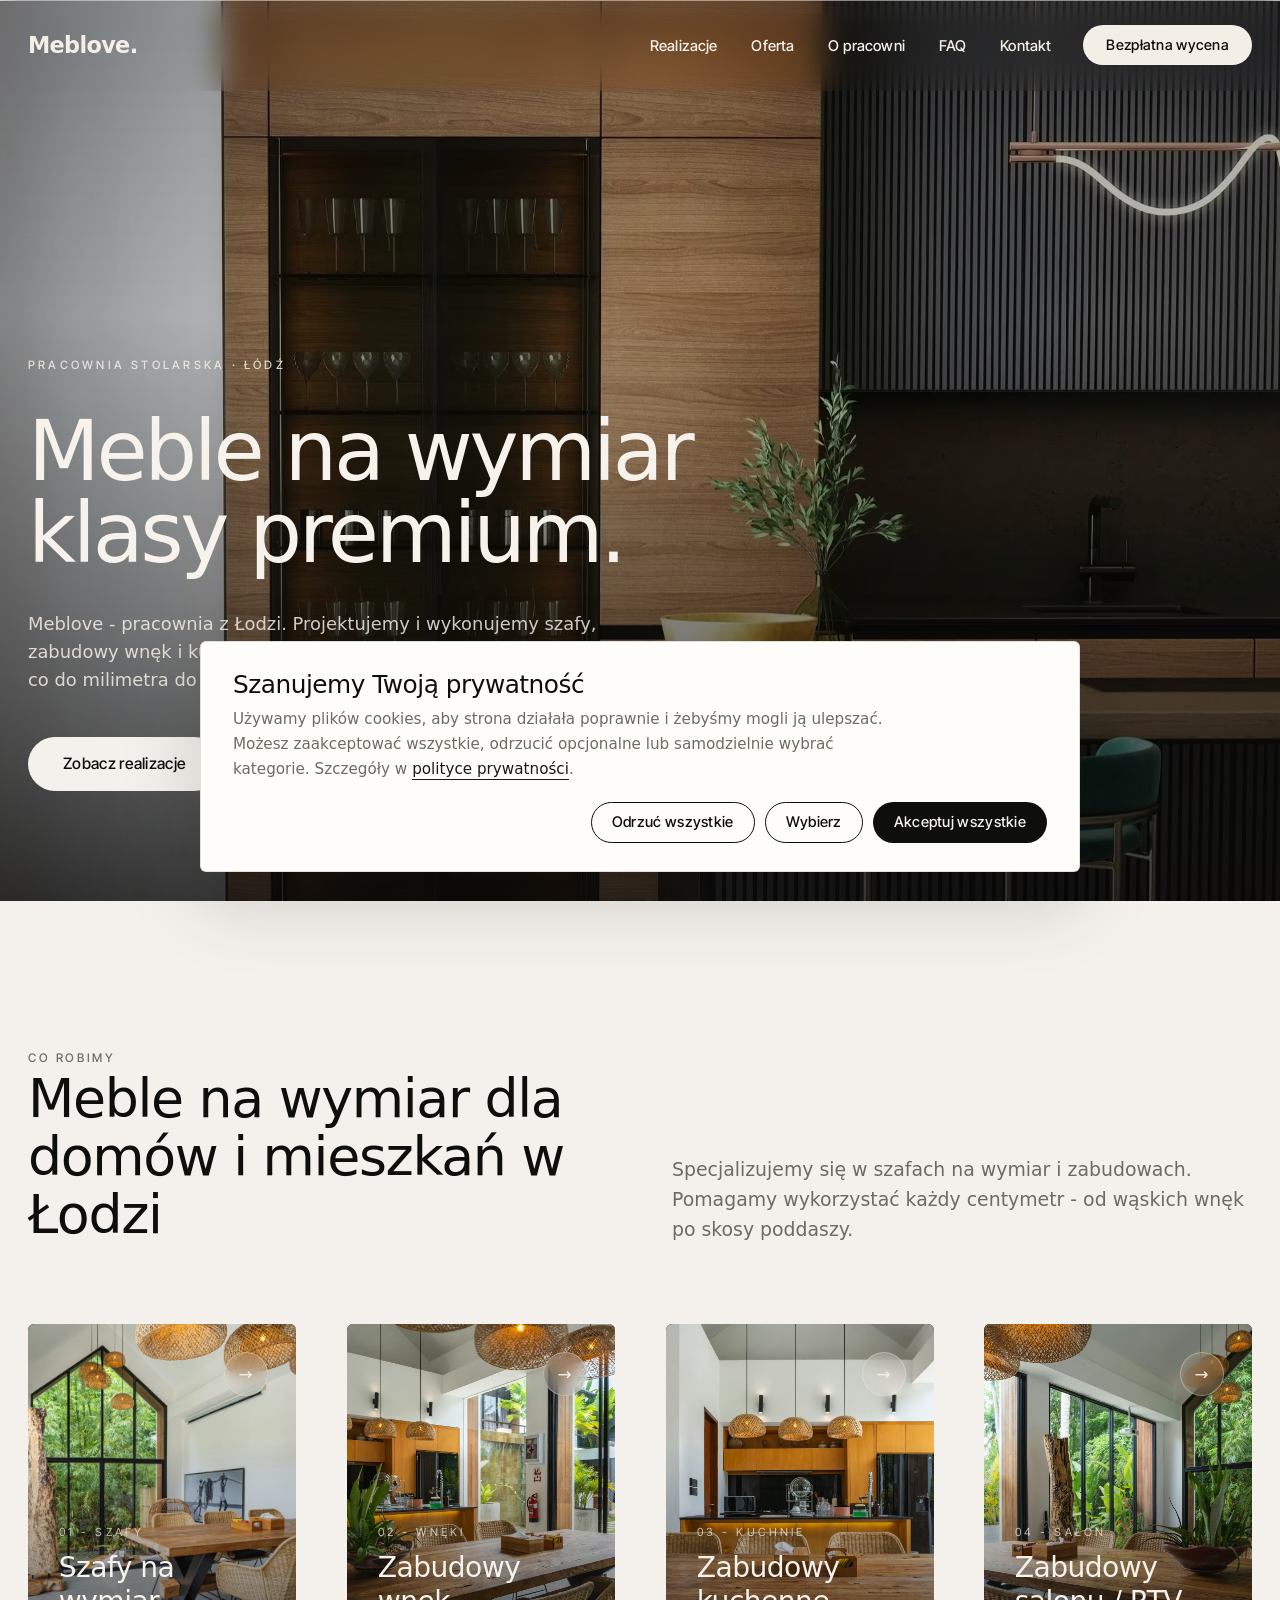
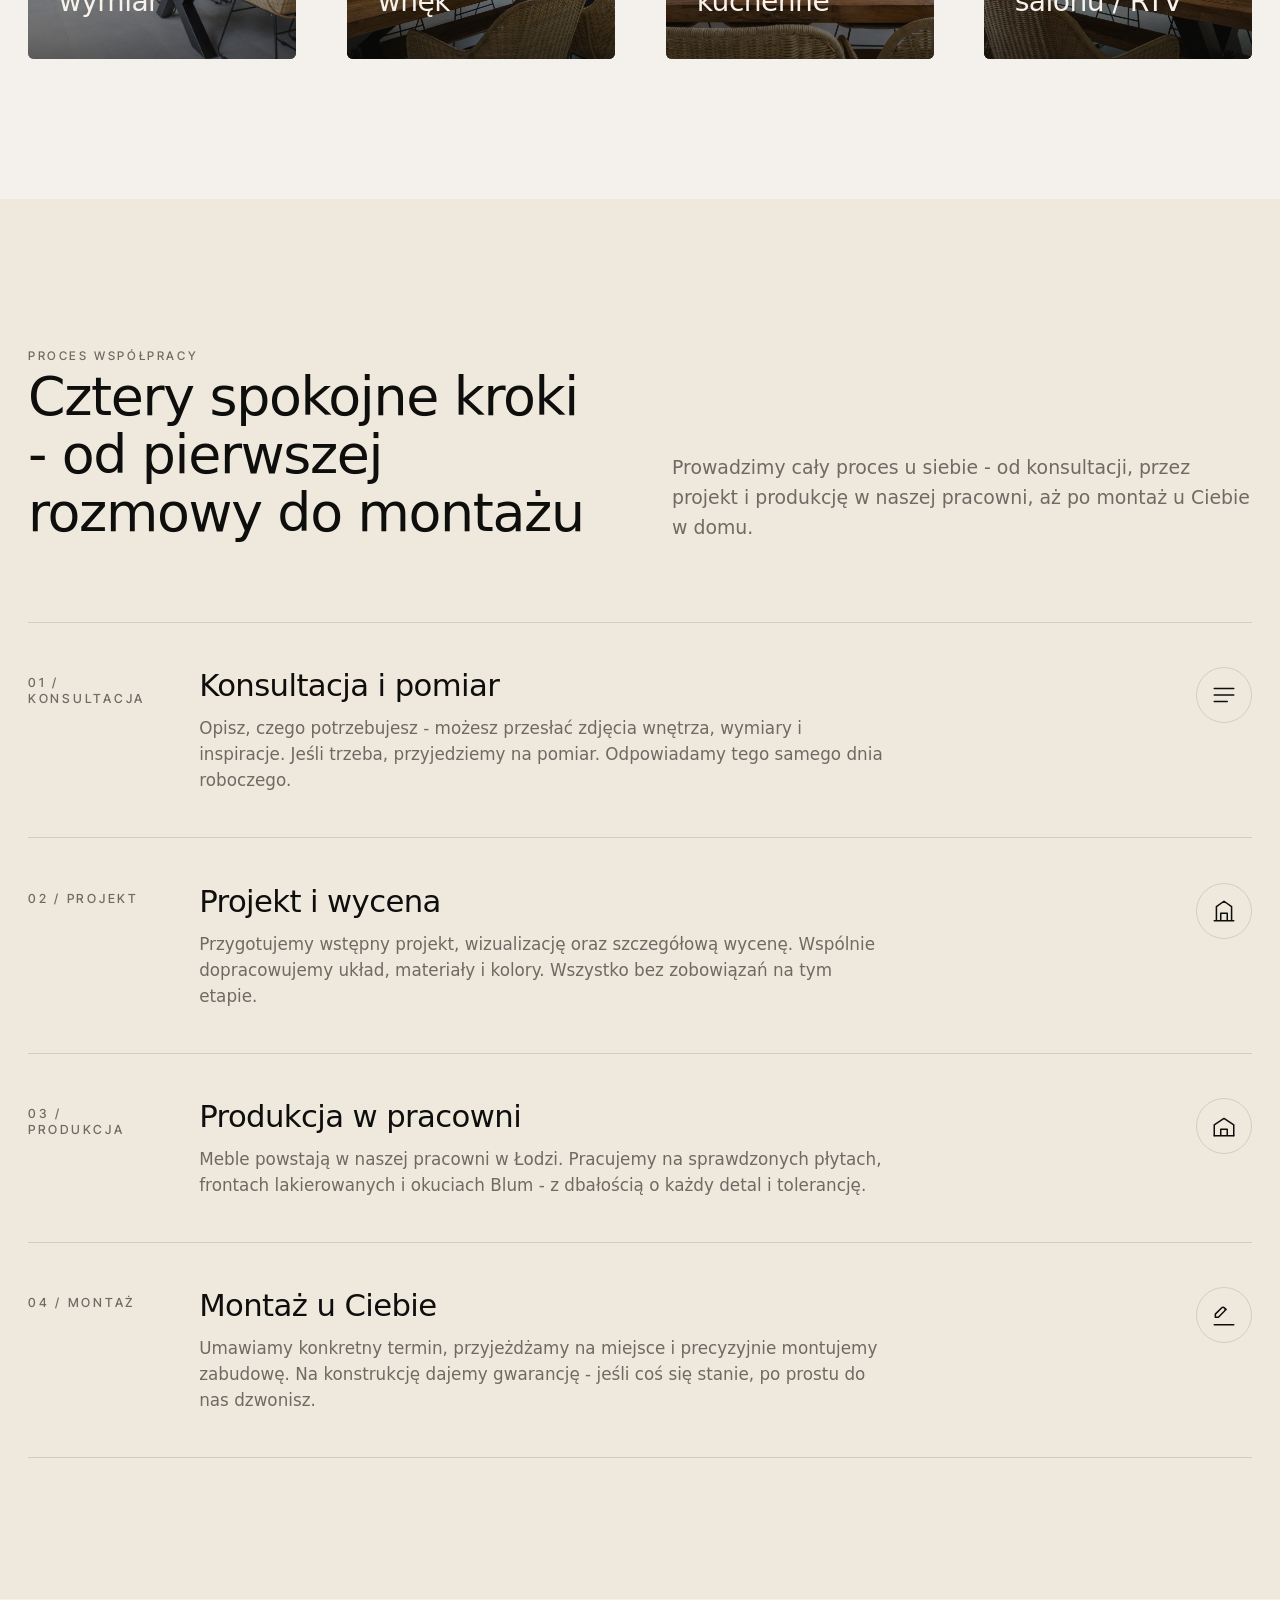
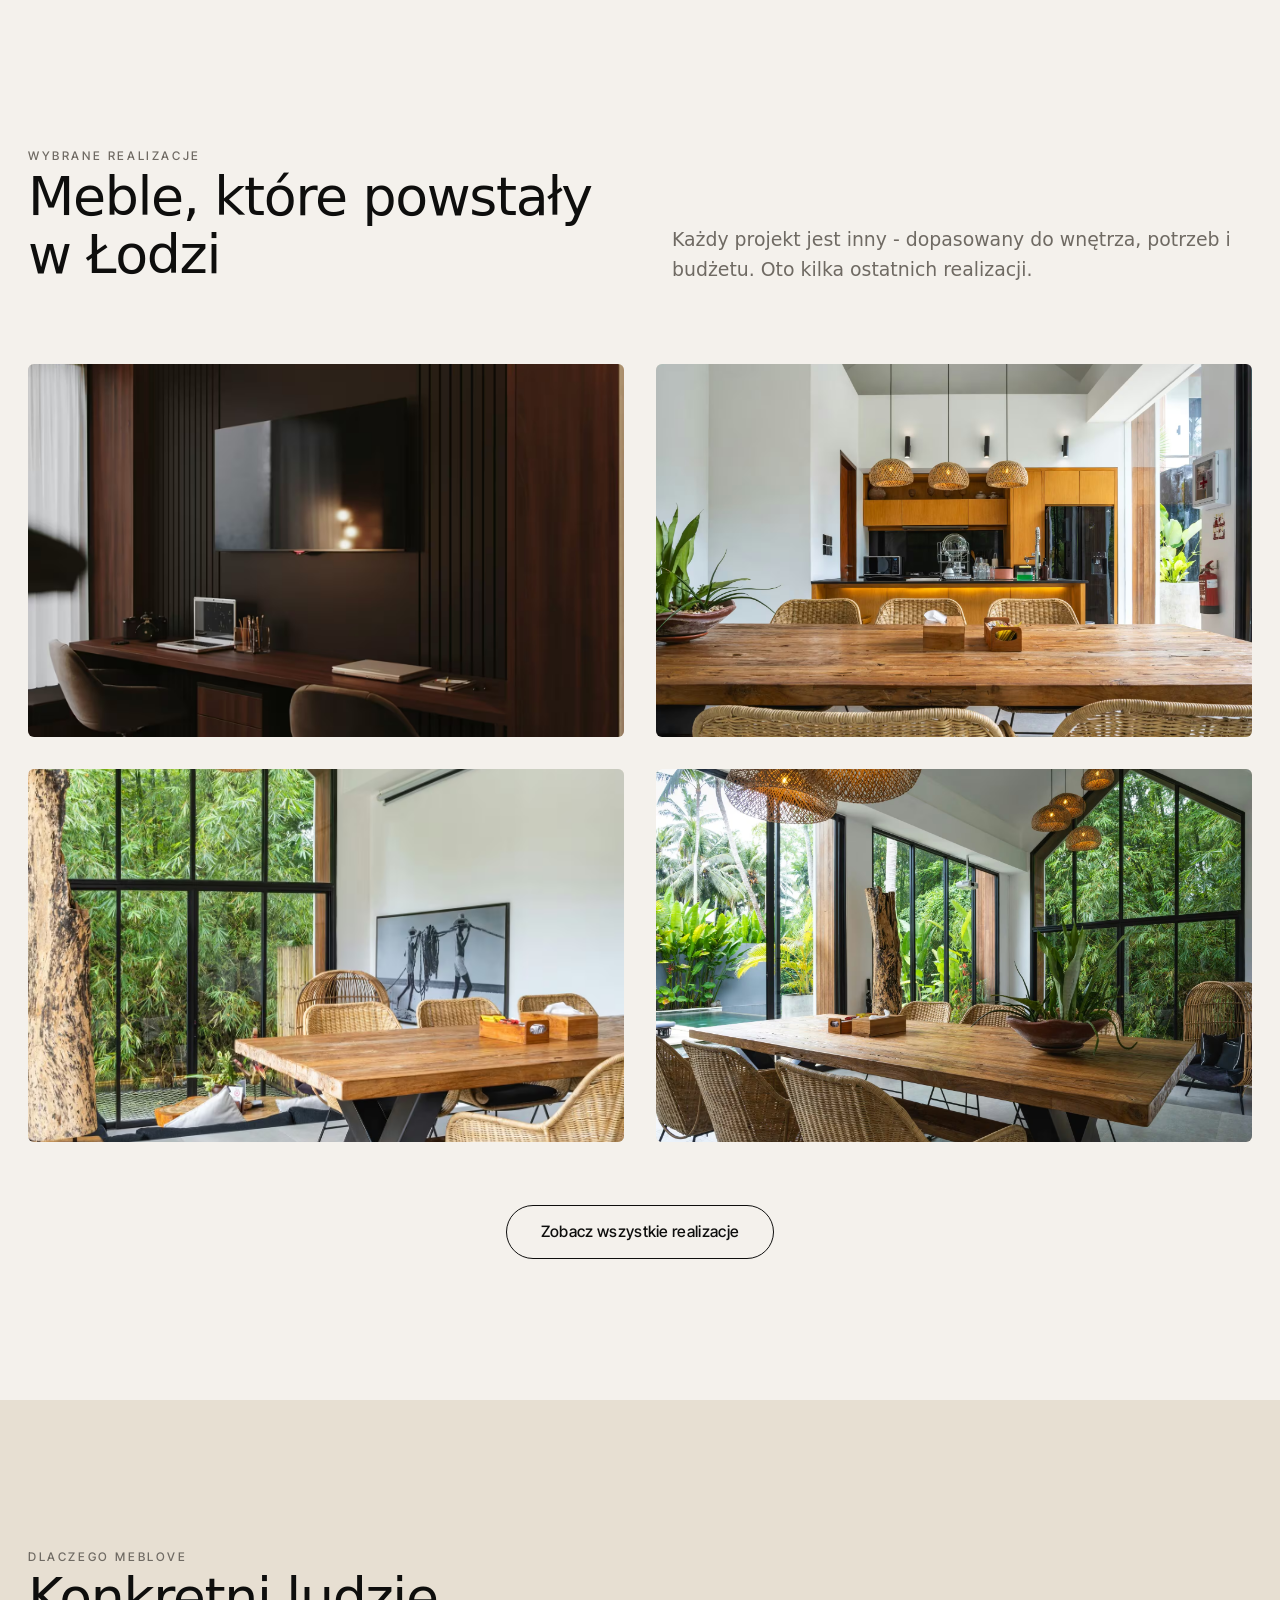
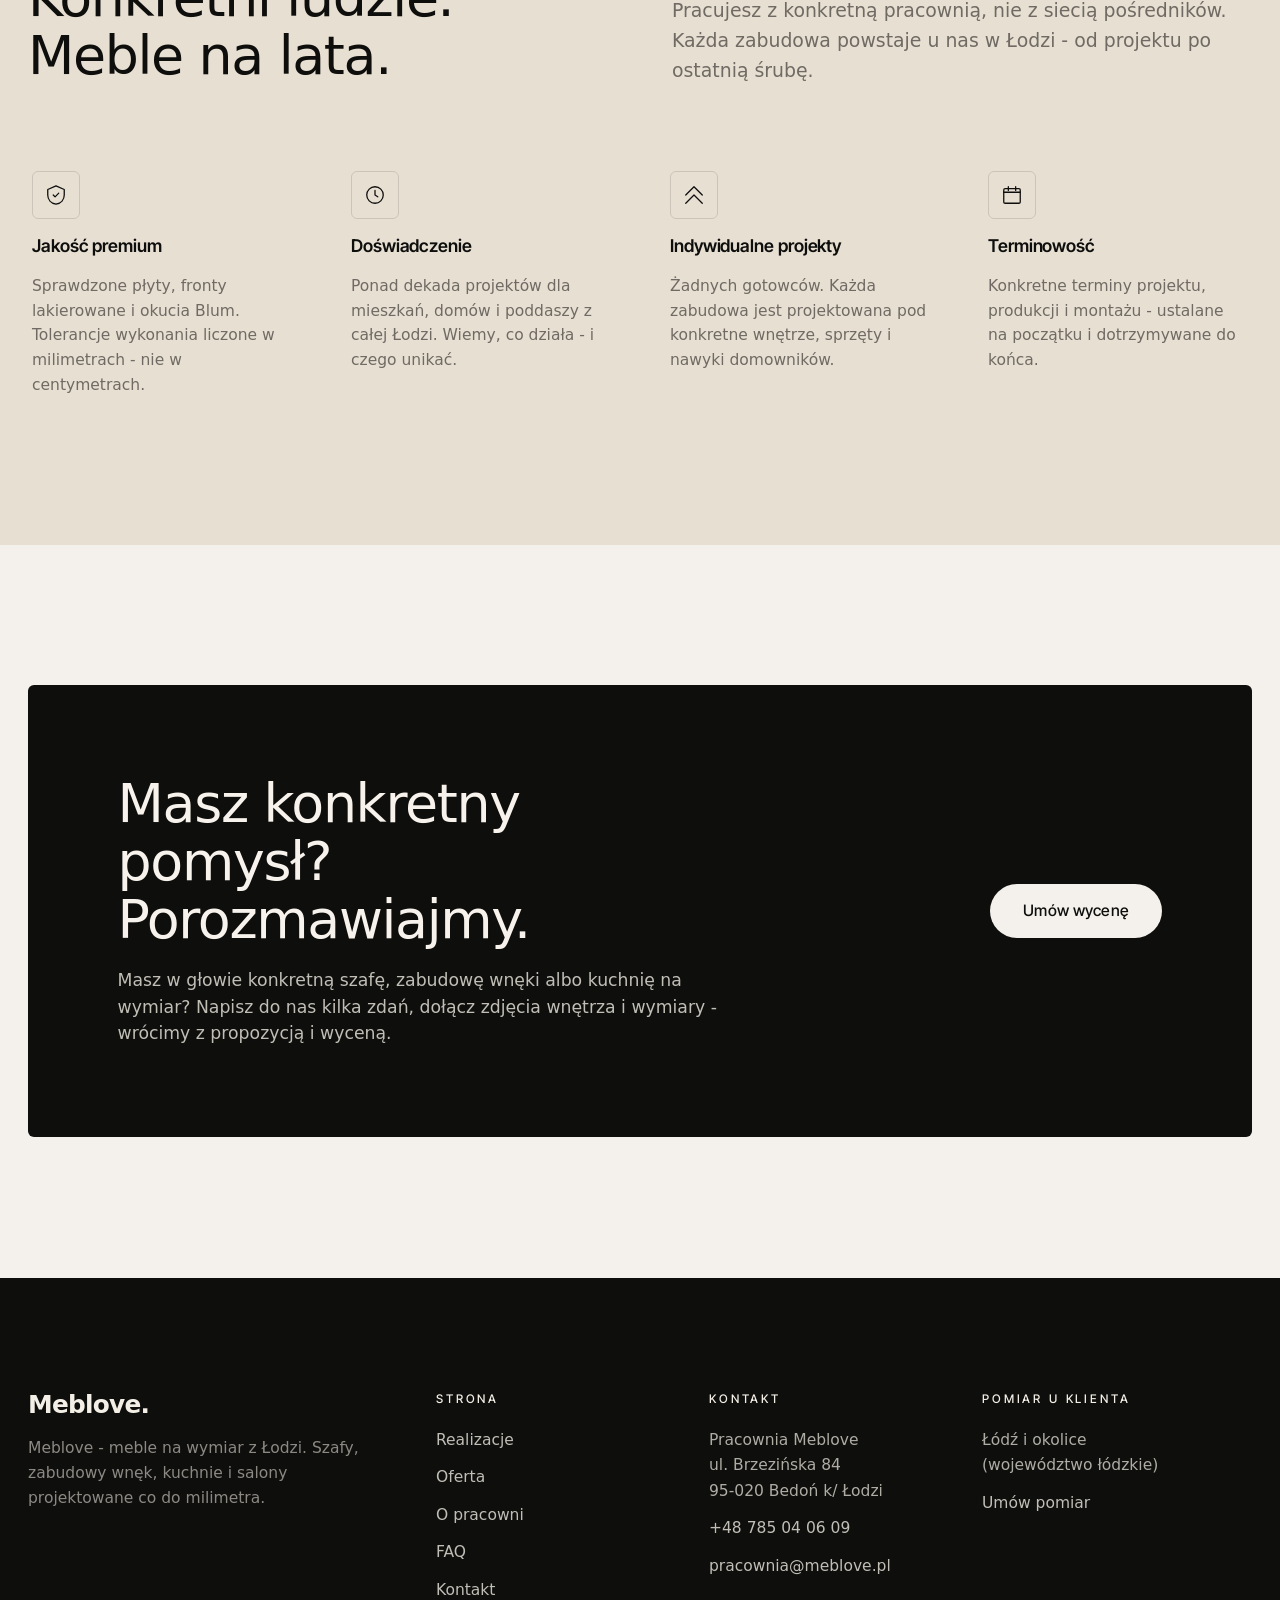
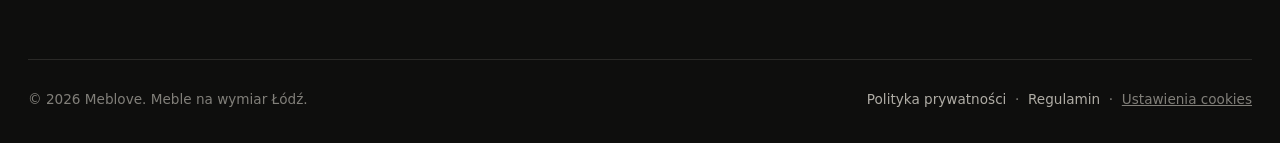
==== commit c62771bb: "Responsive polish, animated mobile drawer, AI-char cleanup, comment removal Agent-Logs-Url: https://" ====
--- a/index.html
+++ b/index.html
@@ -4,13 +4,13 @@
   <meta charset="UTF-8" />
   <script>document.documentElement.classList.add("js")</script>
   <meta name="viewport" content="width=device-width, initial-scale=1.0" />
-  <title>Meblove – meble na wymiar Łódź | Szafy, zabudowy wnęk, kuchnie</title>
-  <meta name="description" content="Meblove – pracownia stolarska z Łodzi. Projektujemy i wykonujemy szafy na wymiar, zabudowy wnęk, zabudowy kuchenne i salonu – co do milimetra." />
+  <title>Meblove - meble na wymiar Łódź | Szafy, zabudowy wnęk, kuchnie</title>
+  <meta name="description" content="Meblove - pracownia stolarska z Łodzi. Projektujemy i wykonujemy szafy na wymiar, zabudowy wnęk, zabudowy kuchenne i salonu - co do milimetra." />
   <meta name="theme-color" content="#0E0E0D" />
   <meta property="og:type" content="website" />
   <meta property="og:locale" content="pl_PL" />
   <meta property="og:site_name" content="Meblove" />
-  <meta property="og:title" content="Meblove – meble na wymiar Łódź" />
+  <meta property="og:title" content="Meblove - meble na wymiar Łódź" />
   <meta property="og:description" content="Pracownia stolarska z Łodzi. Szafy, zabudowy wnęk, kuchnie i zabudowy salonu projektowane co do milimetra." />
   <meta property="og:image" content="photos/hero-salon.webp" />
   <meta name="twitter:card" content="summary_large_image" />
@@ -49,10 +49,9 @@
 </head>
 <body class="has-hero">
 
-  <!-- ── Nav ─────────────────────────────────────────────── -->
   <header class="nav" role="banner">
     <div class="container nav__inner">
-      <a href="index.html" class="nav__logo" aria-label="Meblove – strona główna">
+      <a href="index.html" class="nav__logo" aria-label="Meblove - strona główna">
         <span class="nav__logo-mark">Meblove<span class="nav__logo-dot" aria-hidden="true">.</span></span>
       </a>
 
@@ -82,7 +81,6 @@
     </div>
   </header>
 
-  <!-- ── Hero ────────────────────────────────────────────── -->
   <section class="hero">
     <div class="hero__media" aria-hidden="true">
       <picture>
@@ -95,7 +93,7 @@
       <div class="hero__inner">
         <span class="eyebrow hero__eyebrow reveal">Pracownia stolarska · Łódź</span>
         <h1 class="reveal delay-1">Meble na wymiar<br/>klasy premium.</h1>
-        <p class="reveal delay-2">Meblove – pracownia z Łodzi. Projektujemy i wykonujemy szafy, zabudowy wnęk i kuchnie szyte pod konkretne wnętrze, dopasowane co do milimetra do Twojej przestrzeni i codziennych nawyków.</p>
+        <p class="reveal delay-2">Meblove - pracownia z Łodzi. Projektujemy i wykonujemy szafy, zabudowy wnęk i kuchnie szyte pod konkretne wnętrze, dopasowane co do milimetra do Twojej przestrzeni i codziennych nawyków.</p>
         <div class="hero__cta reveal delay-3">
           <a class="btn btn--light btn--lg" href="realizacje.html">Zobacz realizacje</a>
           <a class="btn btn--ghost btn--lg" href="kontakt.html">Umów wycenę</a>
@@ -105,7 +103,6 @@
     <span class="hero__scroll" aria-hidden="true">Scroll</span>
   </section>
 
-  <!-- ── Co robimy ───────────────────────────────────────── -->
   <section class="section" id="co-robimy">
     <div class="container">
       <div class="section__head section__head--split reveal">
@@ -113,45 +110,45 @@
           <span class="eyebrow">Co robimy</span>
           <h2>Meble na wymiar dla domów i mieszkań w Łodzi</h2>
         </div>
-        <p class="lead">Specjalizujemy się w szafach na wymiar i zabudowach. Pomagamy wykorzystać każdy centymetr – od wąskich wnęk po skosy poddaszy.</p>
+        <p class="lead">Specjalizujemy się w szafach na wymiar i zabudowach. Pomagamy wykorzystać każdy centymetr - od wąskich wnęk po skosy poddaszy.</p>
       </div>
 
       <div class="grid grid-4 grid--wide">
-        <a class="service-tile reveal" href="oferta.html#szafy" aria-label="Szafy na wymiar – zobacz ofertę">
+        <a class="service-tile reveal" href="oferta.html#szafy" aria-label="Szafy na wymiar - zobacz ofertę">
           <div class="service-tile__media">
             <picture>
               <source srcset="photos/szafa-sypialnia.avif" type="image/avif" />
               <source srcset="photos/szafa-sypialnia.webp" type="image/webp" />
-              <img src="photos/szafa-sypialnia.webp" alt="Szafa na wymiar w sypialni – jasne fronty, pełna zabudowa pod sufit" loading="lazy" />
+              <img src="photos/szafa-sypialnia.webp" alt="Szafa na wymiar w sypialni - jasne fronty, pełna zabudowa pod sufit" loading="lazy" />
             </picture>
           </div>
           <span class="service-tile__overlay" aria-hidden="true"></span>
           <span class="service-tile__arrow" aria-hidden="true"></span>
           <div class="service-tile__body">
-            <span class="service-tile__num">01 — Szafy</span>
+            <span class="service-tile__num">01 - Szafy</span>
             <h3>Szafy na wymiar</h3>
             <p>Szafy przesuwne, wnękowe i zabudowy do sypialni, przedpokoju czy garderoby.</p>
           </div>
         </a>
 
-        <a class="service-tile reveal delay-1" href="oferta.html#wneki" aria-label="Zabudowy wnęk – zobacz ofertę">
+        <a class="service-tile reveal delay-1" href="oferta.html#wneki" aria-label="Zabudowy wnęk - zobacz ofertę">
           <div class="service-tile__media">
             <picture>
               <source srcset="photos/zabudowa-wneki.avif" type="image/avif" />
               <source srcset="photos/zabudowa-wneki.webp" type="image/webp" />
-              <img src="photos/zabudowa-wneki.webp" alt="Zabudowa wnęki – pełna zabudowa pod sufit z półkami i szufladami" loading="lazy" />
+              <img src="photos/zabudowa-wneki.webp" alt="Zabudowa wnęki - pełna zabudowa pod sufit z półkami i szufladami" loading="lazy" />
             </picture>
           </div>
           <span class="service-tile__overlay" aria-hidden="true"></span>
           <span class="service-tile__arrow" aria-hidden="true"></span>
           <div class="service-tile__body">
-            <span class="service-tile__num">02 — Wnęki</span>
+            <span class="service-tile__num">02 - Wnęki</span>
             <h3>Zabudowy wnęk</h3>
-            <p>Każdy centymetr wnęki – pod schodami, przy skosach, w wąskim korytarzu.</p>
+            <p>Każdy centymetr wnęki - pod schodami, przy skosach, w wąskim korytarzu.</p>
           </div>
         </a>
 
-        <a class="service-tile reveal delay-2" href="oferta.html#kuchnie" aria-label="Zabudowy kuchenne – zobacz ofertę">
+        <a class="service-tile reveal delay-2" href="oferta.html#kuchnie" aria-label="Zabudowy kuchenne - zobacz ofertę">
           <div class="service-tile__media">
             <picture>
               <source srcset="photos/zabudowa-kuchenna.avif" type="image/avif" />
@@ -162,13 +159,13 @@
           <span class="service-tile__overlay" aria-hidden="true"></span>
           <span class="service-tile__arrow" aria-hidden="true"></span>
           <div class="service-tile__body">
-            <span class="service-tile__num">03 — Kuchnie</span>
+            <span class="service-tile__num">03 - Kuchnie</span>
             <h3>Zabudowy kuchenne</h3>
             <p>Kuchnie na wymiar, które łączą estetykę z funkcjonalnością.</p>
           </div>
         </a>
 
-        <a class="service-tile reveal delay-3" href="oferta.html#salon" aria-label="Zabudowy salonu i RTV – zobacz ofertę">
+        <a class="service-tile reveal delay-3" href="oferta.html#salon" aria-label="Zabudowy salonu i RTV - zobacz ofertę">
           <div class="service-tile__media">
             <picture>
               <source srcset="photos/zabudowa-rtv.avif" type="image/avif" />
@@ -179,7 +176,7 @@
           <span class="service-tile__overlay" aria-hidden="true"></span>
           <span class="service-tile__arrow" aria-hidden="true"></span>
           <div class="service-tile__body">
-            <span class="service-tile__num">04 — Salon</span>
+            <span class="service-tile__num">04 - Salon</span>
             <h3>Zabudowy salonu / RTV</h3>
             <p>Spójne zabudowy salonu, które porządkują przestrzeń.</p>
           </div>
@@ -188,15 +185,14 @@
     </div>
   </section>
 
-  <!-- ── Proces współpracy ───────────────────────────────── -->
   <section class="section section--warm" id="proces">
     <div class="container">
       <div class="section__head section__head--split reveal">
         <div>
           <span class="eyebrow">Proces współpracy</span>
-          <h2>Cztery spokojne kroki – od pierwszej rozmowy do montażu</h2>
-        </div>
-        <p class="lead">Prowadzimy cały proces u siebie – od konsultacji, przez projekt i produkcję w naszej pracowni, aż po montaż u Ciebie w domu.</p>
+          <h2>Cztery spokojne kroki - od pierwszej rozmowy do montażu</h2>
+        </div>
+        <p class="lead">Prowadzimy cały proces u siebie - od konsultacji, przez projekt i produkcję w naszej pracowni, aż po montaż u Ciebie w domu.</p>
       </div>
 
       <div class="steps">
@@ -204,7 +200,7 @@
           <span class="step__num">01 / Konsultacja</span>
           <div class="step__body">
             <h3>Konsultacja i pomiar</h3>
-            <p>Opisz, czego potrzebujesz – możesz przesłać zdjęcia wnętrza, wymiary i inspiracje. Jeśli trzeba, przyjedziemy na pomiar. Odpowiadamy tego samego dnia roboczego.</p>
+            <p>Opisz, czego potrzebujesz - możesz przesłać zdjęcia wnętrza, wymiary i inspiracje. Jeśli trzeba, przyjedziemy na pomiar. Odpowiadamy tego samego dnia roboczego.</p>
           </div>
           <span class="step__icon" aria-hidden="true">
             <svg viewBox="0 0 24 24" fill="none" stroke="currentColor" stroke-width="1.4" stroke-linecap="round" stroke-linejoin="round"><path d="M3 12h18M3 6h18M3 18h12"/></svg>
@@ -224,7 +220,7 @@
           <span class="step__num">03 / Produkcja</span>
           <div class="step__body">
             <h3>Produkcja w pracowni</h3>
-            <p>Meble powstają w naszej pracowni w Łodzi. Pracujemy na sprawdzonych płytach, frontach lakierowanych i okuciach Blum – z dbałością o każdy detal i tolerancję.</p>
+            <p>Meble powstają w naszej pracowni w Łodzi. Pracujemy na sprawdzonych płytach, frontach lakierowanych i okuciach Blum - z dbałością o każdy detal i tolerancję.</p>
           </div>
           <span class="step__icon" aria-hidden="true">
             <svg viewBox="0 0 24 24" fill="none" stroke="currentColor" stroke-width="1.4" stroke-linecap="round" stroke-linejoin="round"><path d="M3 21V11l9-6 9 6v10"/><path d="M3 21h18M9 21v-6h6v6"/></svg>
@@ -234,7 +230,7 @@
           <span class="step__num">04 / Montaż</span>
           <div class="step__body">
             <h3>Montaż u Ciebie</h3>
-            <p>Umawiamy konkretny termin, przyjeżdżamy na miejsce i precyzyjnie montujemy zabudowę. Na konstrukcję dajemy gwarancję – jeśli coś się stanie, po prostu do nas dzwonisz.</p>
+            <p>Umawiamy konkretny termin, przyjeżdżamy na miejsce i precyzyjnie montujemy zabudowę. Na konstrukcję dajemy gwarancję - jeśli coś się stanie, po prostu do nas dzwonisz.</p>
           </div>
           <span class="step__icon" aria-hidden="true">
             <svg viewBox="0 0 24 24" fill="none" stroke="currentColor" stroke-width="1.4" stroke-linecap="round" stroke-linejoin="round"><path d="M14 7l-1.5-1.5a2 2 0 0 0-2.8 0L4 11.2V14h2.8l5.7-5.7a2 2 0 0 0 0-2.8L14 7z"/><path d="M3 21h18"/></svg>
@@ -244,7 +240,6 @@
     </div>
   </section>
 
-  <!-- ── Wybrane realizacje ──────────────────────────────── -->
   <section class="section" id="realizacje">
     <div class="container">
       <div class="section__head section__head--split reveal">
@@ -252,13 +247,11 @@
           <span class="eyebrow">Wybrane realizacje</span>
           <h2>Meble, które powstały w Łodzi</h2>
         </div>
-        <p class="lead">Każdy projekt jest inny – dopasowany do wnętrza, potrzeb i budżetu. Oto kilka ostatnich realizacji.</p>
+        <p class="lead">Każdy projekt jest inny - dopasowany do wnętrza, potrzeb i budżetu. Oto kilka ostatnich realizacji.</p>
       </div>
 
       <div class="realizacje-grid">
-        <button type="button" class="tile reveal" data-lightbox data-caption="Szafa w przedpokoju · Łódź"
-          data-src="photos/szafa-przedpokoj.webp"
-          data-alt="Szafa na wymiar w wąskim przedpokoju z miejscem na buty i kurtki" aria-label="Pokaż większe zdjęcie: Szafa w przedpokoju · Łódź">
+        <button type="button" class="tile reveal" data-lightbox data-caption="Szafa w przedpokoju · Łódź" data-alt="Szafa na wymiar w wąskim przedpokoju z miejscem na buty i kurtki" aria-label="Pokaż większe zdjęcie: Szafa w przedpokoju · Łódź">
           <div class="tile__media">
             <picture>
               <source srcset="photos/szafa-przedpokoj.avif" type="image/avif" />
@@ -272,9 +265,7 @@
           </div>
         </button>
 
-        <button type="button" class="tile reveal delay-1" data-lightbox data-caption="Zabudowa kuchenna · Łódź"
-          data-src="photos/zabudowa-kuchenna.webp"
-          data-alt="Zabudowa kuchenna na wymiar z wyspą i frontami bezuchwytowymi" aria-label="Pokaż większe zdjęcie: Zabudowa kuchenna · Łódź">
+        <button type="button" class="tile reveal delay-1" data-lightbox data-caption="Zabudowa kuchenna · Łódź" data-alt="Zabudowa kuchenna na wymiar z wyspą i frontami bezuchwytowymi" aria-label="Pokaż większe zdjęcie: Zabudowa kuchenna · Łódź">
           <div class="tile__media">
             <picture>
               <source srcset="photos/zabudowa-kuchenna.avif" type="image/avif" />
@@ -288,9 +279,7 @@
           </div>
         </button>
 
-        <button type="button" class="tile reveal" data-lightbox data-caption="Szafa w sypialni · Łódź"
-          data-src="photos/szafa-sypialnia.webp"
-          data-alt="Szafa w sypialni z drzwiami przesuwnymi i pełną zabudową pod sufit" aria-label="Pokaż większe zdjęcie: Szafa w sypialni · Łódź">
+        <button type="button" class="tile reveal" data-lightbox data-caption="Szafa w sypialni · Łódź" data-alt="Szafa w sypialni z drzwiami przesuwnymi i pełną zabudową pod sufit" aria-label="Pokaż większe zdjęcie: Szafa w sypialni · Łódź">
           <div class="tile__media">
             <picture>
               <source srcset="photos/szafa-sypialnia.avif" type="image/avif" />
@@ -304,9 +293,7 @@
           </div>
         </button>
 
-        <button type="button" class="tile reveal delay-1" data-lightbox data-caption="Zabudowa salonu / RTV · Łódź"
-          data-src="photos/zabudowa-rtv.webp"
-          data-alt="Zabudowa salonu z miejscem na telewizor i półkami na książki" aria-label="Pokaż większe zdjęcie: Zabudowa salonu / RTV · Łódź">
+        <button type="button" class="tile reveal delay-1" data-lightbox data-caption="Zabudowa salonu / RTV · Łódź" data-alt="Zabudowa salonu z miejscem na telewizor i półkami na książki" aria-label="Pokaż większe zdjęcie: Zabudowa salonu / RTV · Łódź">
           <div class="tile__media">
             <picture>
               <source srcset="photos/zabudowa-rtv.avif" type="image/avif" />
@@ -327,7 +314,6 @@
     </div>
   </section>
 
-  <!-- ── Dlaczego Meblove ────────────────────────────────── -->
   <section class="section section--beige" id="dlaczego">
     <div class="container">
       <div class="section__head section__head--split reveal">
@@ -335,19 +321,19 @@
           <span class="eyebrow">Dlaczego Meblove</span>
           <h2>Konkretni ludzie. Meble na lata.</h2>
         </div>
-        <p class="lead">Pracujesz z konkretną pracownią, nie z siecią pośredników. Każda zabudowa powstaje u nas w Łodzi – od projektu po ostatnią śrubę.</p>
+        <p class="lead">Pracujesz z konkretną pracownią, nie z siecią pośredników. Każda zabudowa powstaje u nas w Łodzi - od projektu po ostatnią śrubę.</p>
       </div>
 
       <div class="grid grid-4 grid--wide">
         <div class="feature reveal">
           <div class="feature__icon" aria-hidden="true"><svg viewBox="0 0 24 24" fill="none" stroke="currentColor" stroke-width="1.4" stroke-linecap="round" stroke-linejoin="round"><path d="M12 2l9 4v6c0 5-3.5 9-9 10-5.5-1-9-5-9-10V6l9-4z"/><path d="M9 12l2 2 4-4"/></svg></div>
           <h4>Jakość premium</h4>
-          <p>Sprawdzone płyty, fronty lakierowane i okucia Blum. Tolerancje wykonania liczone w milimetrach – nie w centymetrach.</p>
+          <p>Sprawdzone płyty, fronty lakierowane i okucia Blum. Tolerancje wykonania liczone w milimetrach - nie w centymetrach.</p>
         </div>
         <div class="feature reveal delay-1">
           <div class="feature__icon" aria-hidden="true"><svg viewBox="0 0 24 24" fill="none" stroke="currentColor" stroke-width="1.4" stroke-linecap="round" stroke-linejoin="round"><circle cx="12" cy="12" r="9"/><path d="M12 7v5l3 2"/></svg></div>
           <h4>Doświadczenie</h4>
-          <p>Ponad dekada projektów dla mieszkań, domów i poddaszy z całej Łodzi. Wiemy, co działa – i czego unikać.</p>
+          <p>Ponad dekada projektów dla mieszkań, domów i poddaszy z całej Łodzi. Wiemy, co działa - i czego unikać.</p>
         </div>
         <div class="feature reveal delay-2">
           <div class="feature__icon" aria-hidden="true"><svg viewBox="0 0 24 24" fill="none" stroke="currentColor" stroke-width="1.4" stroke-linecap="round" stroke-linejoin="round"><path d="M3 21l9-9 9 9"/><path d="M3 12l9-9 9 9"/></svg></div>
@@ -357,32 +343,30 @@
         <div class="feature reveal delay-3">
           <div class="feature__icon" aria-hidden="true"><svg viewBox="0 0 24 24" fill="none" stroke="currentColor" stroke-width="1.4" stroke-linecap="round" stroke-linejoin="round"><rect x="3" y="5" width="18" height="16" rx="1.5"/><path d="M3 9h18M8 3v4M16 3v4"/></svg></div>
           <h4>Terminowość</h4>
-          <p>Konkretne terminy projektu, produkcji i montażu – ustalane na początku i dotrzymywane do końca.</p>
-        </div>
-      </div>
-    </div>
-  </section>
-
-  <!-- ── CTA ─────────────────────────────────────────────── -->
+          <p>Konkretne terminy projektu, produkcji i montażu - ustalane na początku i dotrzymywane do końca.</p>
+        </div>
+      </div>
+    </div>
+  </section>
+
   <section class="section">
     <div class="container">
       <div class="cta-banner reveal">
         <div>
           <h2>Masz konkretny pomysł? Porozmawiajmy.</h2>
-          <p>Masz w głowie konkretną szafę, zabudowę wnęki albo kuchnię na wymiar? Napisz do nas kilka zdań, dołącz zdjęcia wnętrza i wymiary – wrócimy z propozycją i wyceną.</p>
+          <p>Masz w głowie konkretną szafę, zabudowę wnęki albo kuchnię na wymiar? Napisz do nas kilka zdań, dołącz zdjęcia wnętrza i wymiary - wrócimy z propozycją i wyceną.</p>
         </div>
         <a class="btn btn--light btn--lg" href="kontakt.html">Umów wycenę</a>
       </div>
     </div>
   </section>
 
-  <!-- ── Footer ──────────────────────────────────────────── -->
   <footer class="footer" role="contentinfo">
     <div class="container">
       <div class="footer__top">
         <div class="footer__brand">
           <span class="nav__logo-mark">Meblove<span class="nav__logo-dot" aria-hidden="true">.</span></span>
-          <p>Meblove – meble na wymiar z Łodzi. Szafy, zabudowy wnęk, kuchnie i salony projektowane co do milimetra.</p>
+          <p>Meblove - meble na wymiar z Łodzi. Szafy, zabudowy wnęk, kuchnie i salony projektowane co do milimetra.</p>
         </div>
         <div class="footer__col">
           <h5>Strona</h5>
--- a/style.css
+++ b/style.css
@@ -1,19 +1,5 @@
-/* =========================================================
-   Meblove – premium architectural design system
-   Paleta (stonowana, premium studio):
-     #0E0E0D – ink (czarno-grafit)
-     #1A1916 – espresso (CTA, akcenty)
-     #6F6A63 – ink-soft (tekst pomocniczy)
-     #F4F1EC – off-white (tło bazowe)
-     #FAF8F4 – tło ekstra-jasnej sekcji
-     #E7DFD2 – beżowe tło sekcji
-     #D9C7B3 – beżowy akcent
-   Typografia:
-     Primary (display + body): "Satoshi"
-     Secondary (UI / eyebrow): "Inter Tight"
-   ========================================================= */
-
-/* ---------- 1. Reset & base ---------- */
+
+
 *,
 *::before,
 *::after { box-sizing: border-box; margin: 0; padding: 0; }
@@ -21,7 +7,7 @@
 html { scroll-behavior: smooth; -webkit-text-size-adjust: 100%; }
 
 :root {
-  /* Palette */
+  
   --bg:          #F4F1EC;
   --bg-soft:     #FAF8F4;
   --bg-warm:     #EFE8DD;
@@ -32,21 +18,20 @@
   --espresso:    #1A1916;
   --espresso-h:  #2A2723;
 
-  /* Lines / shadows */
+  
   --line:        rgba(14, 14, 13, 0.12);
   --line-soft:   rgba(14, 14, 13, 0.06);
   --shadow-sm:   0 2px 6px  rgba(14, 14, 13, 0.05);
   --shadow-md:   0 14px 40px rgba(14, 14, 13, 0.08);
   --shadow-lg:   0 28px 80px rgba(14, 14, 13, 0.16);
 
-  /* Radius */
   --radius:      4px;
   --radius-lg:   6px;
 
-  /* Layout */
   --maxw:        1320px;
-
-  /* Spacing scale */
+  --nav-h:       86px;
+
+  
   --space-3:    8px;
   --space-4:   12px;
   --space-5:   16px;
@@ -58,12 +43,12 @@
   --space-11: 120px;
   --space-12: 160px;
 
-  /* Typography */
+  
   --font-display: "Satoshi", system-ui, -apple-system, "Segoe UI", Roboto, Helvetica, Arial, sans-serif;
   --font-body:    "Satoshi", system-ui, -apple-system, "Segoe UI", Roboto, Helvetica, Arial, sans-serif;
   --font-ui:      "Inter Tight", system-ui, -apple-system, "Segoe UI", Roboto, Helvetica, Arial, sans-serif;
 
-  /* Type scale */
+  
   --fs-eyebrow: 0.74rem;
   --fs-body:    1.0625rem;
   --fs-lead:    1.18rem;
@@ -72,7 +57,7 @@
   --fs-h2:      clamp(2.1rem, 4.2vw, 3.6rem);
   --fs-h1:      clamp(2.8rem, 6.5vw, 5.8rem);
 
-  /* Motion */
+  
   --t-fast:      180ms cubic-bezier(.2,.7,.2,1);
   --t:           260ms cubic-bezier(.2,.7,.2,1);
   --t-slow:      700ms cubic-bezier(.2,.7,.2,1);
@@ -98,7 +83,6 @@
 
 ::selection { background: var(--espresso); color: var(--bg); }
 
-/* ---------- 2. Typografia ---------- */
 h1, h2, h3, h4, h5, .display {
   font-family: var(--font-display);
   font-weight: 500;
@@ -124,7 +108,6 @@
   display: inline-block;
 }
 
-/* ---------- 3. Layout helpers ---------- */
 .container {
   width: 100%;
   max-width: var(--maxw);
@@ -173,7 +156,6 @@
 @media (max-width: 900px) { .grid-3, .grid-4 { grid-template-columns: repeat(2, 1fr); } }
 @media (max-width: 600px) { .grid-2, .grid-3, .grid-4 { grid-template-columns: 1fr; } }
 
-/* ---------- 4. Buttons ---------- */
 .btn {
   display: inline-flex;
   align-items: center;
@@ -241,7 +223,6 @@
 .link-arrow:hover { gap: 14px; opacity: 0.7; }
 .link-arrow:hover::after { transform: translateX(4px); }
 
-/* ---------- 5. Navigation ---------- */
 .nav {
   position: sticky;
   top: 0;
@@ -256,7 +237,7 @@
   background: rgba(244,241,236,0.94);
   border-bottom-color: var(--line-soft);
 }
-/* Hero pages get a transparent nav over the image until scroll */
+
 .has-hero .nav:not(.is-scrolled) {
   background: transparent;
   border-bottom-color: transparent;
@@ -273,8 +254,14 @@
   display: flex;
   align-items: center;
   justify-content: space-between;
-  height: 86px;
+  height: var(--nav-h);
   gap: 24px;
+}
+@media (max-width: 920px) {
+  :root { --nav-h: 68px; }
+}
+@media (max-width: 480px) {
+  :root { --nav-h: 60px; }
 }
 .nav__logo {
   display: inline-flex;
@@ -355,24 +342,50 @@
 
 .nav__drawer {
   position: fixed;
-  inset: 86px 0 0 0;
+  inset: var(--nav-h) 0 0 0;
   background: var(--bg);
-  padding: 36px 28px;
-  display: none;
+  padding: 28px 24px calc(28px + env(safe-area-inset-bottom, 0px));
+  display: flex;
   flex-direction: column;
-  gap: 6px;
+  gap: 4px;
   z-index: 49;
+  overflow-y: auto;
+  -webkit-overflow-scrolling: touch;
+  opacity: 0;
+  visibility: hidden;
+  transform: translateY(-8px);
+  transition: opacity var(--t), transform var(--t), visibility 0s linear var(--t);
 }
 .nav__drawer .nav__link { padding: 14px 16px; font-size: 1.15rem; color: var(--ink); }
 .nav__drawer .btn { margin-top: 16px; align-self: flex-start; }
-.nav.is-open .nav__drawer { display: flex; }
-
+.nav.is-open .nav__drawer {
+  opacity: 1;
+  visibility: visible;
+  transform: translateY(0);
+  transition: opacity var(--t), transform var(--t), visibility 0s;
+}
+.nav.is-open {
+  backdrop-filter: none;
+  -webkit-backdrop-filter: none;
+  background: rgba(244,241,236,0.94);
+}
+.has-hero .nav:not(.is-scrolled).is-open {
+  background: rgba(244,241,236,0.94);
+  border-bottom-color: var(--line-soft);
+}
+.has-hero .nav:not(.is-scrolled).is-open .nav__logo-mark,
+.has-hero .nav:not(.is-scrolled).is-open .nav__logo-dot { color: var(--ink); }
+.has-hero .nav:not(.is-scrolled).is-open .nav__burger span { background: var(--ink); }
+
+@media (min-width: 921px) {
+  .nav__drawer { display: none !important; }
+}
 @media (max-width: 920px) {
   .nav__links { display: none; }
   .nav__burger { display: block; }
-}
-
-/* ---------- 6. Hero (premium full-bleed) ---------- */
+  .nav__inner { gap: 12px; }
+}
+
 .hero {
   position: relative;
   min-height: 100vh;
@@ -382,8 +395,8 @@
   color: #F4EFE6;
   isolation: isolate;
   overflow: hidden;
-  margin-top: -86px;
-  padding-top: 86px;
+  margin-top: calc(-1 * var(--nav-h));
+  padding-top: var(--nav-h);
 }
 .hero__media,
 .hero__media picture,
@@ -391,7 +404,7 @@
   position: absolute;
   inset: 0;
   width: 100%;
-  /* Extra 10% provides scroll range for the JS parallax effect */
+  
   height: 110%;
   object-fit: cover;
   z-index: -2;
@@ -476,7 +489,6 @@
 }
 @media (max-width: 720px) { .hero__scroll { display: none; } }
 
-/* Sub-hero for inner pages */
 .subhero {
   padding: clamp(140px, 18vw, 220px) 0 clamp(72px, 9vw, 120px);
   background: var(--bg);
@@ -485,7 +497,6 @@
 .subhero__inner { max-width: 920px; }
 .subhero h1 { margin: 18px 0 22px; letter-spacing: -0.035em; }
 
-/* ---------- 7. Cards ---------- */
 .card {
   background: transparent;
   border-radius: var(--radius-lg);
@@ -519,7 +530,6 @@
 .card__desc { color: var(--ink-soft); font-size: 0.97rem; line-height: 1.6; }
 .card__foot { margin-top: auto; padding-top: 16px; }
 
-/* Service-tile (image-driven, "Co robimy") */
 .service-tile {
   position: relative;
   display: block;
@@ -589,6 +599,10 @@
   opacity: 1;
   margin-top: 4px;
 }
+@media (hover: none) {
+  .service-tile p { max-height: 8em; opacity: 1; margin-top: 4px; }
+  .service-tile__overlay { background: linear-gradient(180deg, rgba(8,7,6,0.05) 0%, rgba(8,7,6,0.75) 100%); }
+}
 .service-tile__arrow {
   position: absolute;
   top: clamp(20px, 2.4vw, 28px);
@@ -607,7 +621,6 @@
 .service-tile:hover .service-tile__arrow { background: #F4EFE6; color: var(--ink); transform: rotate(-45deg); }
 .service-tile__arrow::before { content: "→"; font-size: 1.05rem; line-height: 1; }
 
-/* Service card (icon-only fallback / inner pages) */
 .service-card {
   background: var(--bg-soft);
   border: 1px solid var(--line-soft);
@@ -637,7 +650,6 @@
 .service-card p { color: var(--ink-soft); font-size: 0.97rem; }
 .service-card__foot { margin-top: auto; padding-top: 12px; }
 
-/* Process step */
 .steps {
   counter-reset: step;
   border-top: 1px solid var(--line);
@@ -677,11 +689,14 @@
 }
 .step__icon svg { width: 26px; height: 26px; }
 @media (max-width: 720px) {
-  .step { grid-template-columns: 1fr; gap: 16px; padding-right: 70px; }
-  .step__icon { top: 28px; width: 48px; height: 48px; }
-}
-
-/* Feature (why us) */
+  .step { grid-template-columns: 1fr; gap: 16px; padding-right: 64px; }
+  .step__icon { top: 28px; width: 44px; height: 44px; right: 0; }
+}
+@media (max-width: 480px) {
+  .step { padding-right: 0; }
+  .step__icon { display: none; }
+}
+
 .feature {
   display: flex;
   flex-direction: column;
@@ -702,7 +717,6 @@
 .feature h4 { font-size: 1.1rem; }
 .feature p { color: var(--ink-soft); font-size: 0.97rem; line-height: 1.6; }
 
-/* Realization tile (premium 16:9) */
 .tile {
   position: relative;
   border-radius: var(--radius-lg);
@@ -757,6 +771,10 @@
 .tile:focus-visible::after { opacity: 1; }
 .tile:hover .tile__caption,
 .tile:focus-visible .tile__caption { opacity: 1; transform: translateY(0); }
+@media (hover: none) {
+  .tile::after { opacity: 1; }
+  .tile__caption { opacity: 1; transform: translateY(0); }
+}
 .tile__caption-eyebrow {
   font-family: var(--font-ui);
   font-size: 0.7rem;
@@ -771,7 +789,6 @@
   color: #F7F2EC;
 }
 
-/* Realizacje grid layout (asymmetric premium) */
 .realizacje-grid {
   display: grid;
   grid-template-columns: repeat(6, 1fr);
@@ -793,7 +810,6 @@
   .realizacje-grid > .tile.tile--third { grid-column: span 1; }
 }
 
-/* CTA banner (premium dark) */
 .cta-banner {
   background: var(--ink);
   color: #F4EFE6;
@@ -811,7 +827,6 @@
   .cta-banner { grid-template-columns: 1fr; padding: 44px 32px; }
 }
 
-/* ---------- 8. Forms ---------- */
 .form {
   display: grid;
   gap: 22px;
@@ -889,7 +904,6 @@
 .form__submit { display: flex; align-items: center; gap: 18px; flex-wrap: wrap; padding-top: 8px; }
 .form__submit .field__hint { font-size: 0.85rem; }
 
-/* ---------- 9. Offer / generic content blocks ---------- */
 .offer-block {
   display: grid;
   grid-template-columns: 1fr 1fr;
@@ -936,7 +950,6 @@
 }
 .offer-block__cta { display: flex; flex-wrap: wrap; gap: 12px; margin-top: 12px; }
 
-/* About / story */
 .story {
   display: grid;
   grid-template-columns: 1fr 1fr;
@@ -949,7 +962,10 @@
   overflow: hidden;
   aspect-ratio: 4 / 5;
   position: sticky;
-  top: 100px;
+  top: calc(var(--nav-h) + 16px);
+}
+@media (max-width: 860px) {
+  .story__media { position: static; top: auto; }
 }
 .story__media picture { display: block; width: 100%; height: 100%; }
 .story__media img { width: 100%; height: 100%; object-fit: cover; }
@@ -967,7 +983,6 @@
 .value h4 { margin-bottom: 8px; }
 .value p { color: var(--ink-soft); font-size: 0.97rem; }
 
-/* ---------- 10. FAQ ---------- */
 .faq { display: grid; gap: 0; max-width: 880px; margin: 0 auto; border-top: 1px solid var(--line); }
 .faq__item {
   background: transparent;
@@ -1005,10 +1020,9 @@
   transition: transform var(--t);
   flex-shrink: 0;
 }
-.faq__item[open] .faq__q::after { content: "−"; }
+.faq__item[open] .faq__q::after { content: "-"; }
 .faq__a { padding: 0 24px 28px; color: var(--ink-soft); line-height: 1.7; max-width: 70ch; }
 
-/* ---------- 11. Contact info column ---------- */
 .contact-grid {
   display: grid;
   grid-template-columns: 1.4fr 1fr;
@@ -1037,7 +1051,6 @@
 .contact-info__value a { color: #F4EFE6; transition: opacity var(--t); }
 .contact-info__value a:hover { opacity: 0.7; }
 
-/* Contact CTA hero (above form) */
 .contact-cta {
   display: grid;
   grid-template-columns: 2fr 1fr;
@@ -1051,7 +1064,6 @@
 .contact-cta p { color: var(--ink-soft); font-size: 1.1rem; max-width: 36ch; }
 @media (max-width: 800px) { .contact-cta { grid-template-columns: 1fr; align-items: start; } }
 
-/* ---------- 12. Footer ---------- */
 .footer {
   background: var(--ink);
   color: rgba(244,239,230,0.7);
@@ -1094,9 +1106,6 @@
 }
 .footer__bottom a { color: rgba(244,239,230,0.7); }
 
-/* ---------- 13. Animations ----------
-   .reveal hides content only when JS is enabled (html.js).
-   Without JS, all content stays visible. */
 .js .reveal {
   opacity: 0;
   transform: translateY(24px);
@@ -1112,7 +1121,6 @@
 .reveal.delay-3 { transition-delay: 300ms; }
 .reveal.delay-4 { transition-delay: 400ms; }
 
-/* Subtle character reveal for hero h1 (split into lines with <br>) */
 @media (prefers-reduced-motion: reduce) {
   *, *::before, *::after {
     transition: none !important;
@@ -1123,7 +1131,6 @@
   .hero__media { transform: none !important; }
 }
 
-/* ---------- 14. Lightbox ---------- */
 .lightbox {
   position: fixed;
   inset: 0;
@@ -1200,14 +1207,12 @@
   .lightbox__btn { width: 44px; height: 44px; }
 }
 
-/* ---------- 15. Misc / utilities ---------- */
 .divider { height: 1px; background: var(--line-soft); border: 0; }
 .text-center { text-align: center; }
 .mt-0 { margin-top: 0; }
 .mt-l { margin-top: 48px; }
 .mt-xl { margin-top: 64px; }
 
-/* Text content blocks (e.g. polityka) */
 .prose { max-width: 720px; }
 .prose h2 { margin-top: 36px; margin-bottom: 12px; font-size: 1.5rem; }
 .prose h3 { margin-top: 24px; margin-bottom: 10px; font-size: 1.2rem; }
@@ -1215,7 +1220,6 @@
 .prose ul { padding-left: 22px; list-style: disc; }
 .prose ul li { margin-bottom: 6px; }
 
-/* ---------- 16. Cookie consent ---------- */
 .cookie {
   position: fixed;
   inset: auto 0 0 0;
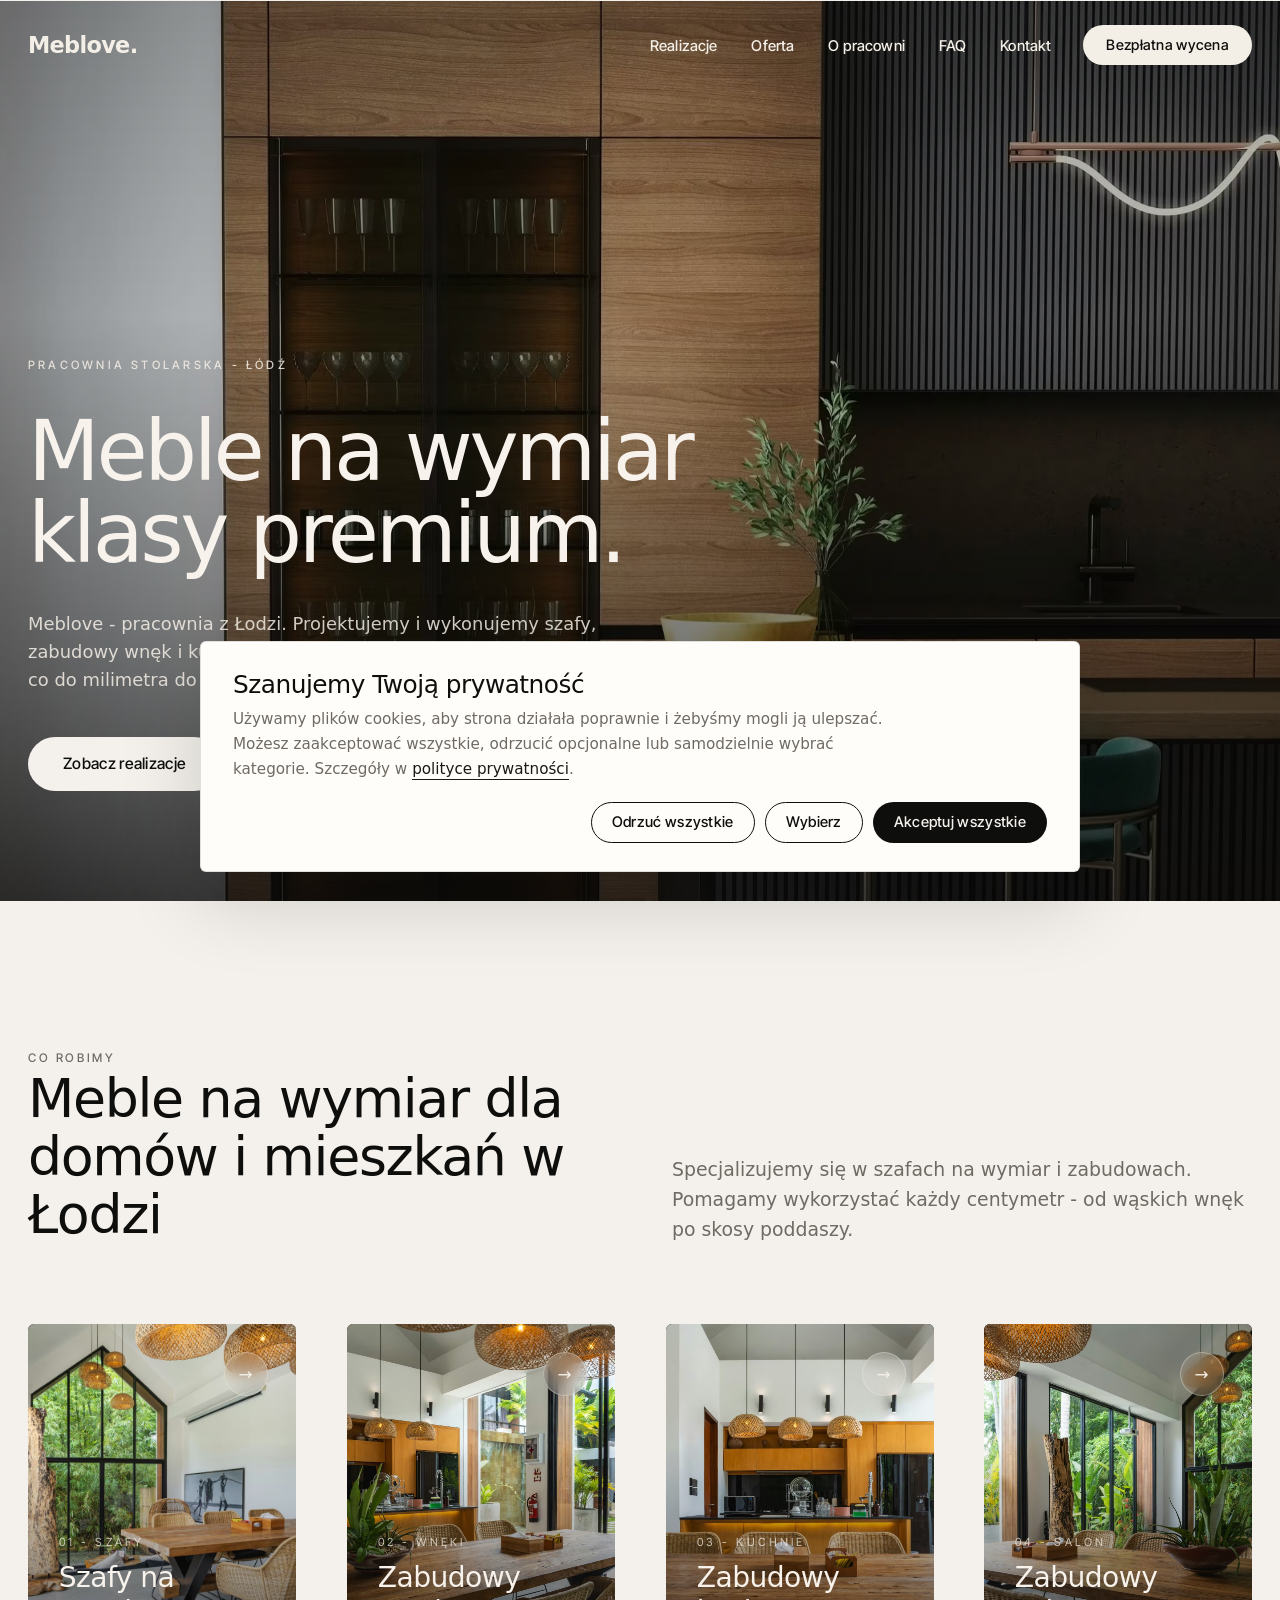
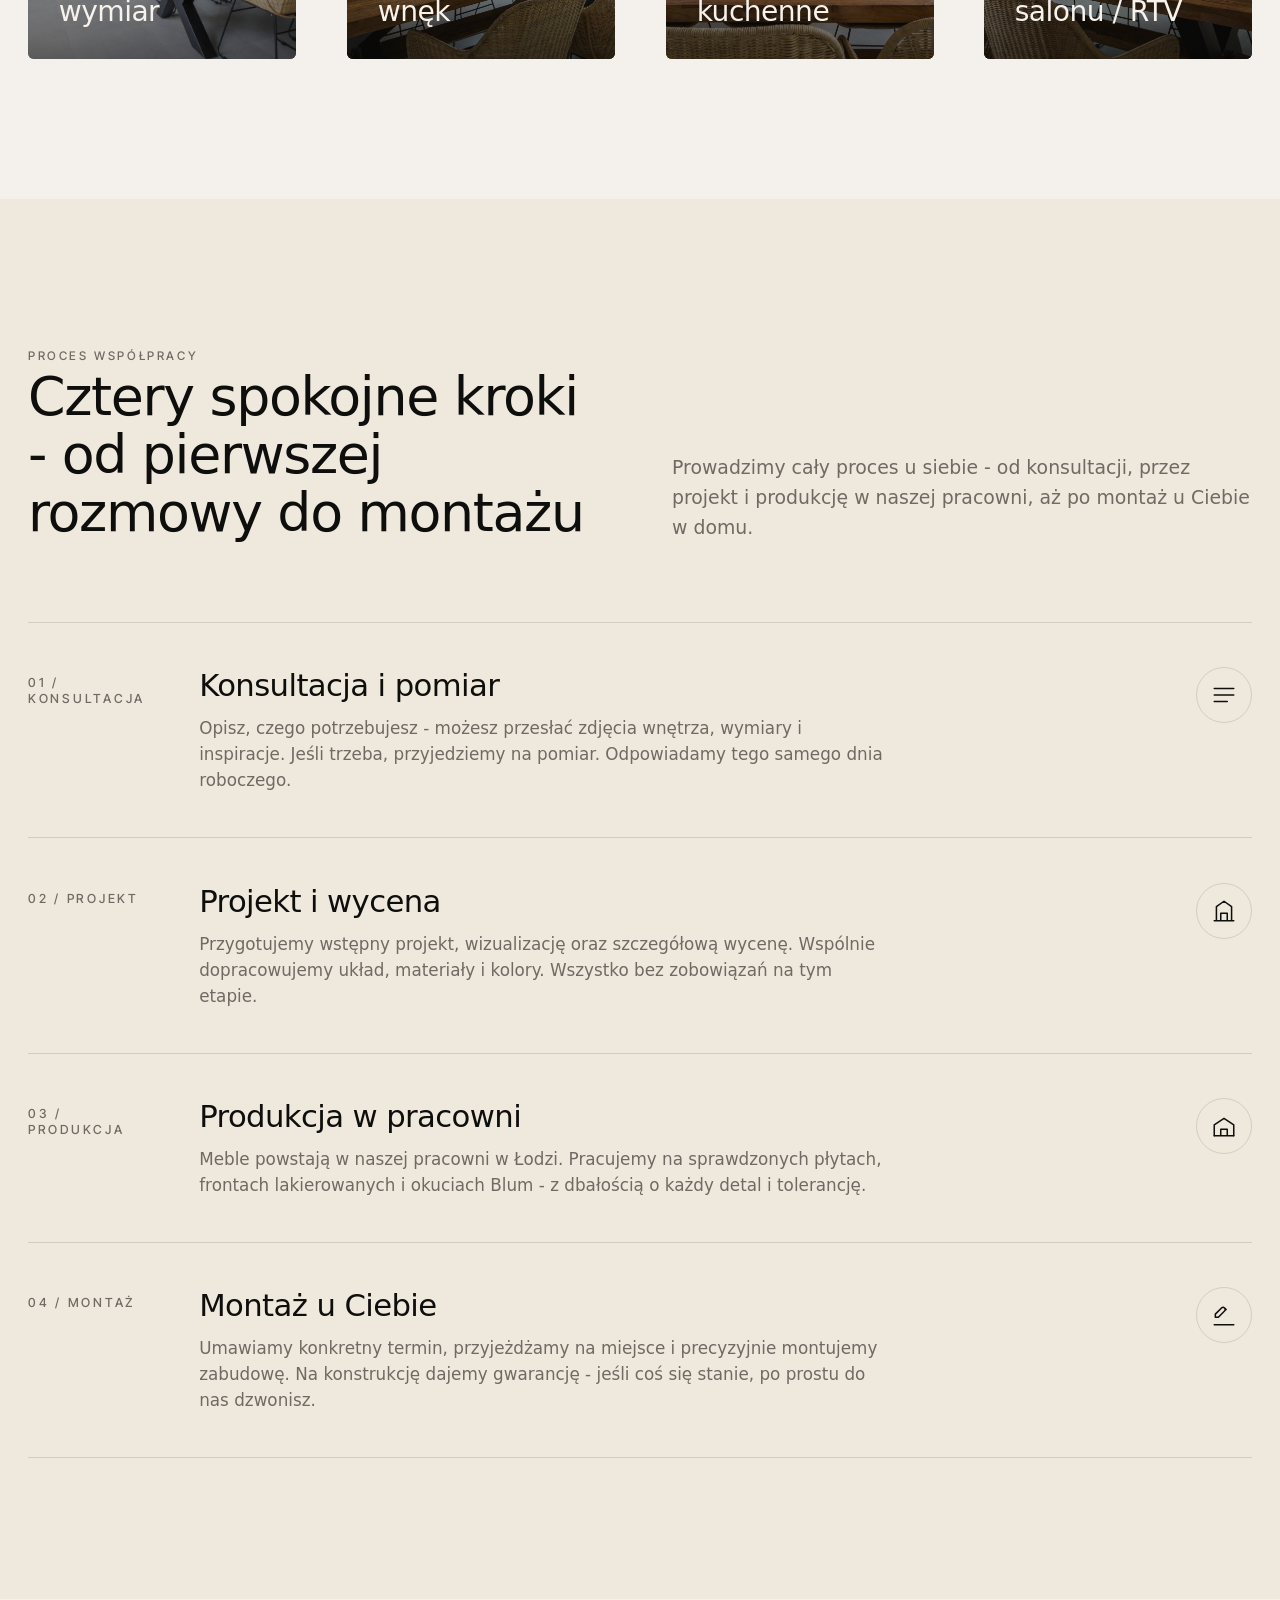
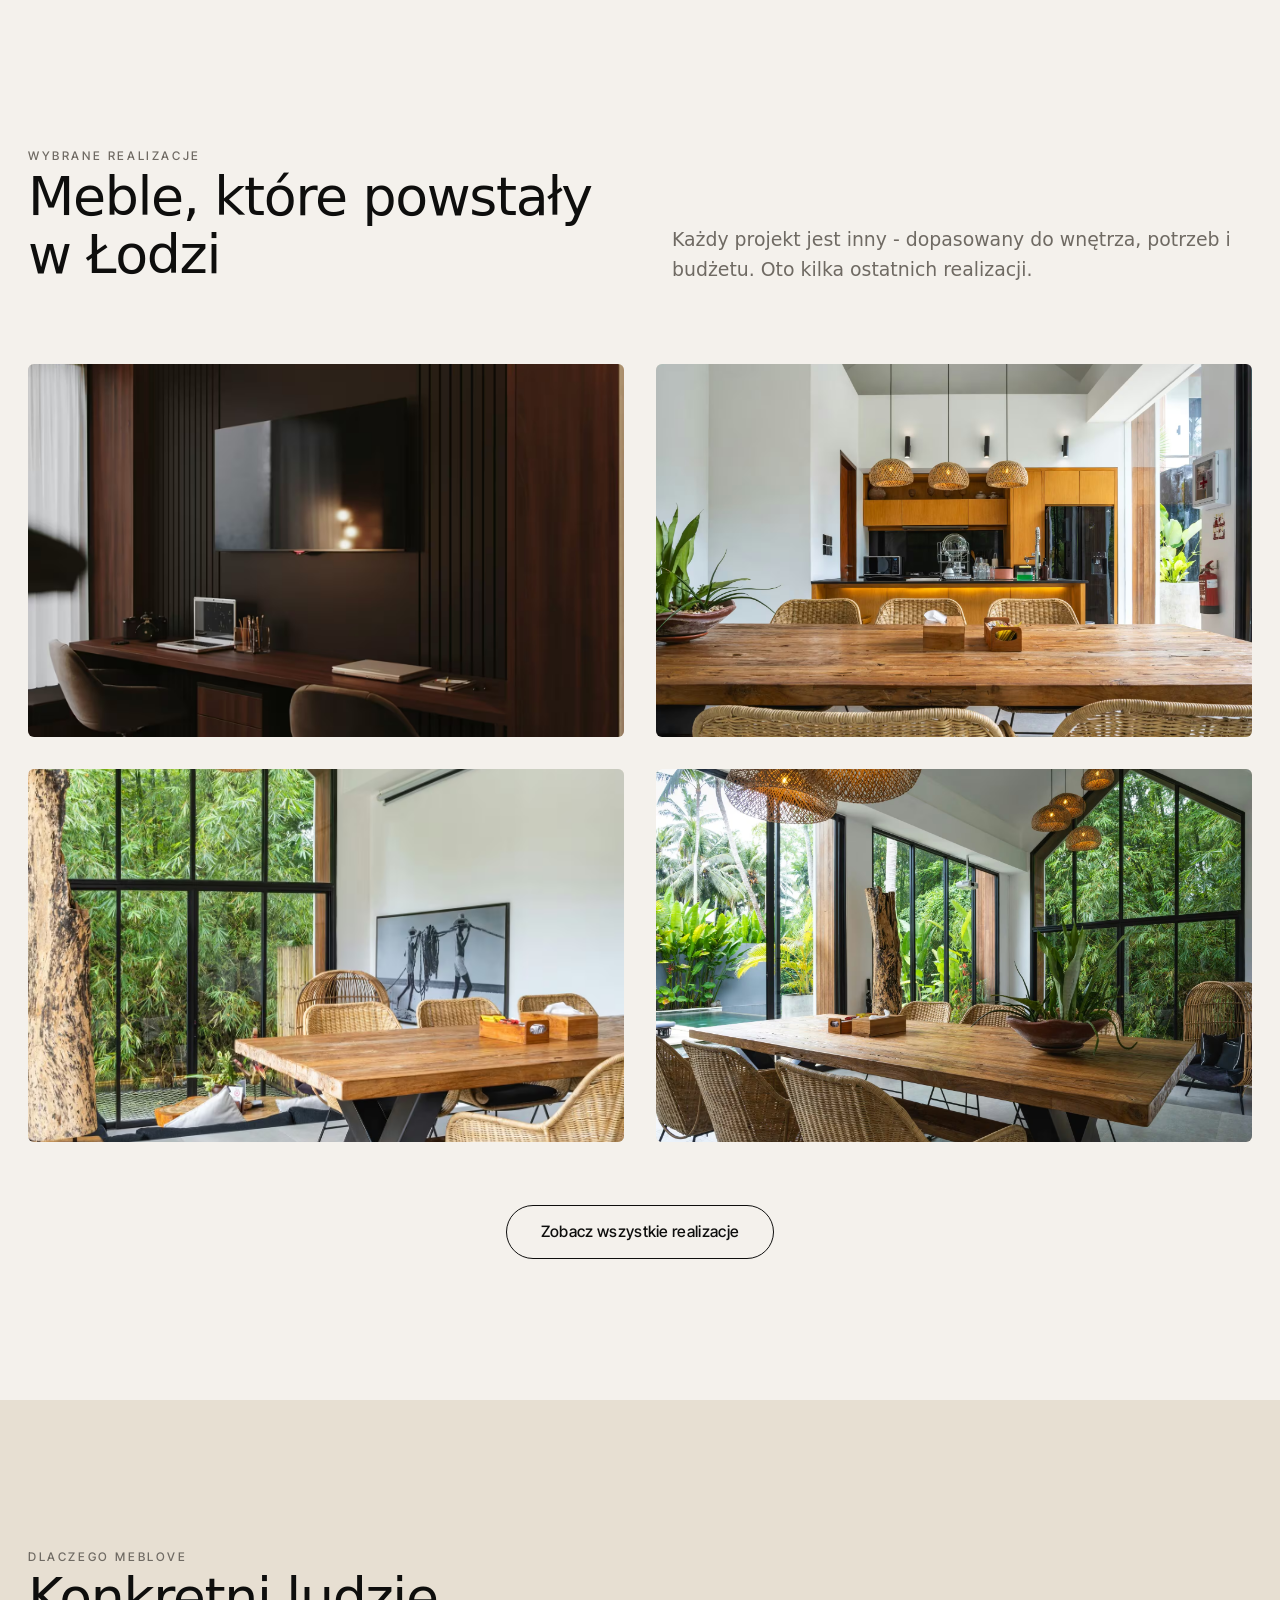
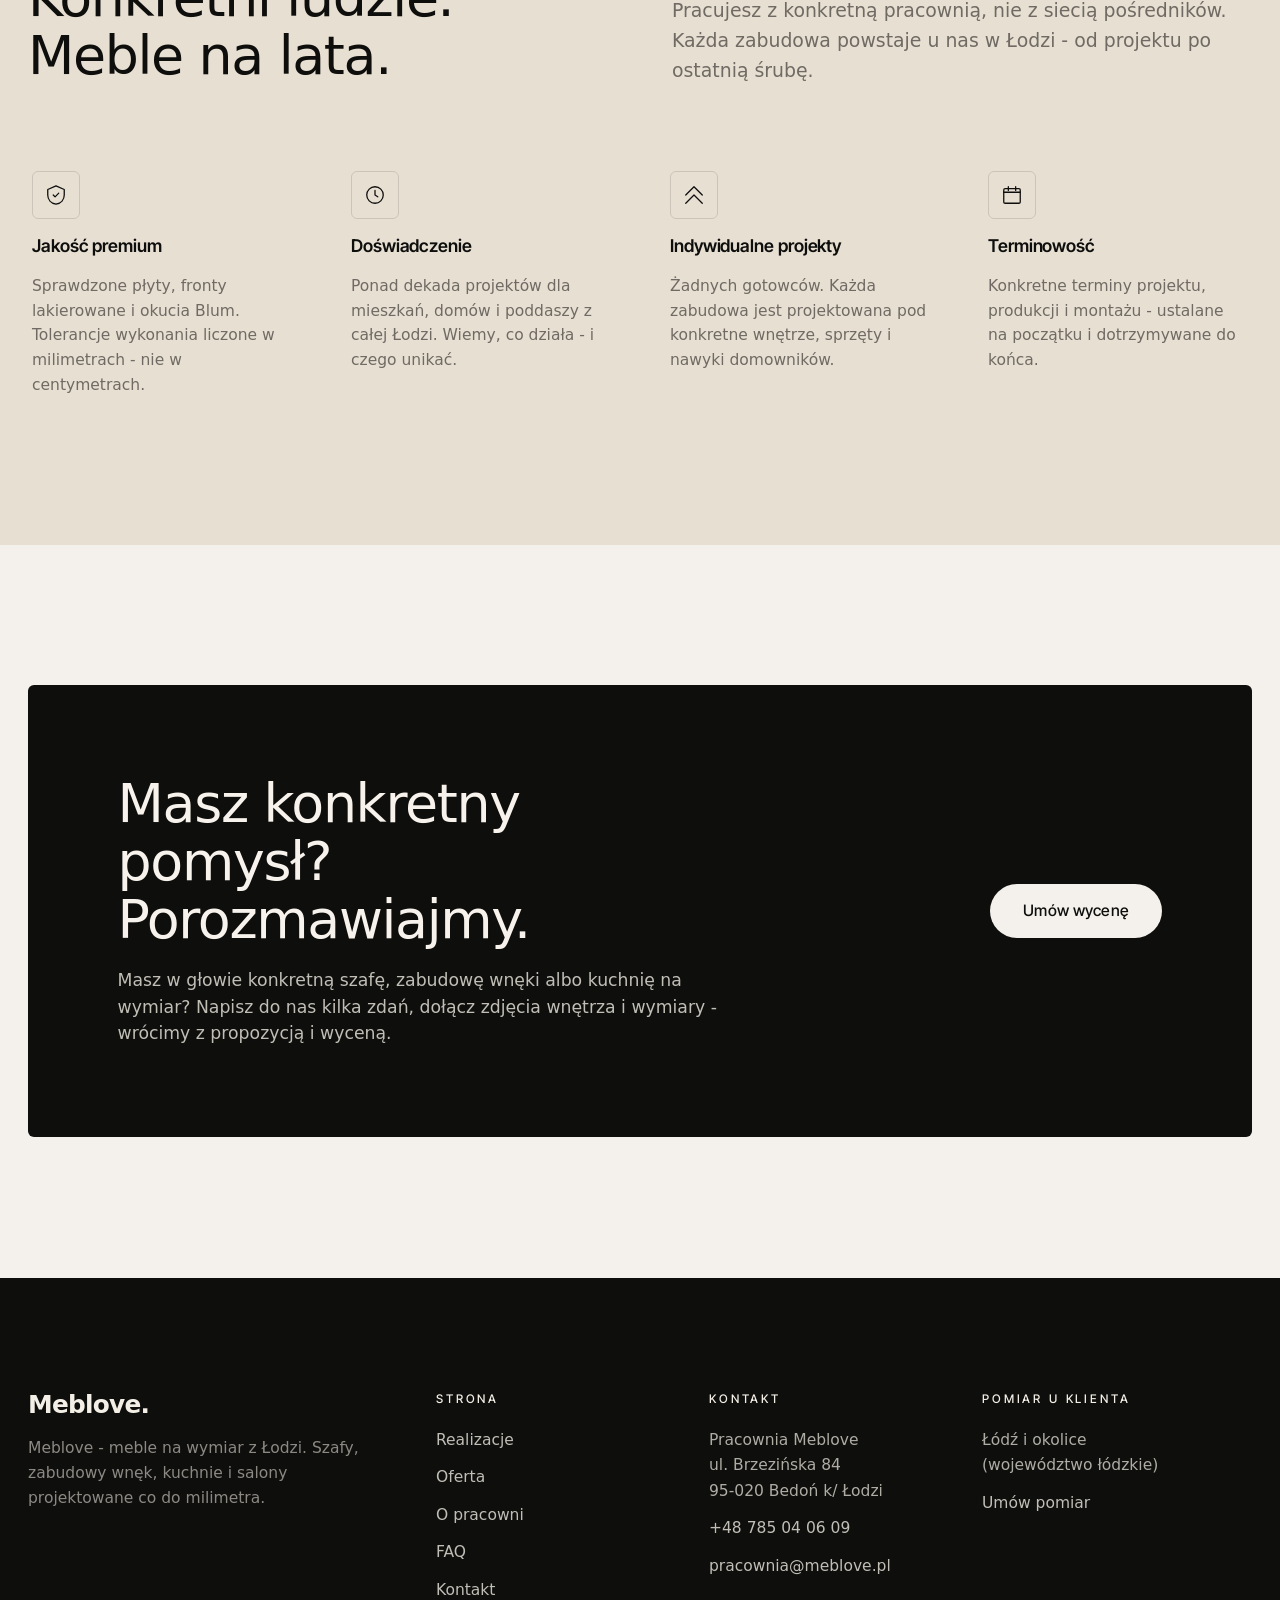
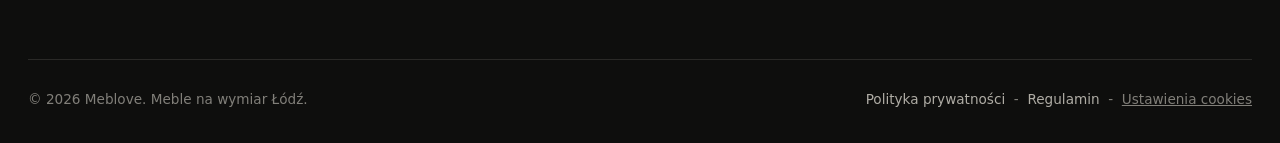
==== commit 88b892a7: "mobile polish, smaller mobile nav, remove image captions and comments Agent-Logs-Url: https://github" ====
--- a/index.html
+++ b/index.html
@@ -91,7 +91,7 @@
     </div>
     <div class="container">
       <div class="hero__inner">
-        <span class="eyebrow hero__eyebrow reveal">Pracownia stolarska · Łódź</span>
+        <span class="eyebrow hero__eyebrow reveal">Pracownia stolarska - Łódź</span>
         <h1 class="reveal delay-1">Meble na wymiar<br/>klasy premium.</h1>
         <p class="reveal delay-2">Meblove - pracownia z Łodzi. Projektujemy i wykonujemy szafy, zabudowy wnęk i kuchnie szyte pod konkretne wnętrze, dopasowane co do milimetra do Twojej przestrzeni i codziennych nawyków.</p>
         <div class="hero__cta reveal delay-3">
@@ -251,7 +251,7 @@
       </div>
 
       <div class="realizacje-grid">
-        <button type="button" class="tile reveal" data-lightbox data-caption="Szafa w przedpokoju · Łódź" data-alt="Szafa na wymiar w wąskim przedpokoju z miejscem na buty i kurtki" aria-label="Pokaż większe zdjęcie: Szafa w przedpokoju · Łódź">
+        <button type="button" class="tile reveal" data-lightbox data-alt="Szafa na wymiar w wąskim przedpokoju z miejscem na buty i kurtki" aria-label="Pokaż większe zdjęcie">
           <div class="tile__media">
             <picture>
               <source srcset="photos/szafa-przedpokoj.avif" type="image/avif" />
@@ -259,13 +259,9 @@
               <img src="photos/szafa-przedpokoj.webp" alt="Szafa na wymiar w wąskim przedpokoju z miejscem na buty i kurtki" loading="lazy" />
             </picture>
           </div>
-          <div class="tile__caption">
-            <span class="tile__caption-eyebrow">Szafa · Przedpokój</span>
-            <span class="tile__caption-title">Pełna zabudowa wąskiego przedpokoju</span>
-          </div>
         </button>
 
-        <button type="button" class="tile reveal delay-1" data-lightbox data-caption="Zabudowa kuchenna · Łódź" data-alt="Zabudowa kuchenna na wymiar z wyspą i frontami bezuchwytowymi" aria-label="Pokaż większe zdjęcie: Zabudowa kuchenna · Łódź">
+        <button type="button" class="tile reveal delay-1" data-lightbox data-alt="Zabudowa kuchenna na wymiar z wyspą i frontami bezuchwytowymi" aria-label="Pokaż większe zdjęcie">
           <div class="tile__media">
             <picture>
               <source srcset="photos/zabudowa-kuchenna.avif" type="image/avif" />
@@ -273,13 +269,9 @@
               <img src="photos/zabudowa-kuchenna.webp" alt="Zabudowa kuchenna na wymiar z wyspą i frontami bezuchwytowymi" loading="lazy" />
             </picture>
           </div>
-          <div class="tile__caption">
-            <span class="tile__caption-eyebrow">Kuchnia · Bałuty</span>
-            <span class="tile__caption-title">Bezuchwytowa kuchnia z wyspą</span>
-          </div>
         </button>
 
-        <button type="button" class="tile reveal" data-lightbox data-caption="Szafa w sypialni · Łódź" data-alt="Szafa w sypialni z drzwiami przesuwnymi i pełną zabudową pod sufit" aria-label="Pokaż większe zdjęcie: Szafa w sypialni · Łódź">
+        <button type="button" class="tile reveal" data-lightbox data-alt="Szafa w sypialni z drzwiami przesuwnymi i pełną zabudową pod sufit" aria-label="Pokaż większe zdjęcie">
           <div class="tile__media">
             <picture>
               <source srcset="photos/szafa-sypialnia.avif" type="image/avif" />
@@ -287,23 +279,15 @@
               <img src="photos/szafa-sypialnia.webp" alt="Szafa w sypialni z drzwiami przesuwnymi i pełną zabudową pod sufit" loading="lazy" />
             </picture>
           </div>
-          <div class="tile__caption">
-            <span class="tile__caption-eyebrow">Szafa · Sypialnia</span>
-            <span class="tile__caption-title">Drzwi przesuwne pod sufit</span>
-          </div>
         </button>
 
-        <button type="button" class="tile reveal delay-1" data-lightbox data-caption="Zabudowa salonu / RTV · Łódź" data-alt="Zabudowa salonu z miejscem na telewizor i półkami na książki" aria-label="Pokaż większe zdjęcie: Zabudowa salonu / RTV · Łódź">
+        <button type="button" class="tile reveal delay-1" data-lightbox data-alt="Zabudowa salonu z miejscem na telewizor i półkami na książki" aria-label="Pokaż większe zdjęcie">
           <div class="tile__media">
             <picture>
               <source srcset="photos/zabudowa-rtv.avif" type="image/avif" />
               <source srcset="photos/zabudowa-rtv.webp" type="image/webp" />
               <img src="photos/zabudowa-rtv.webp" alt="Zabudowa salonu z miejscem na telewizor i półkami na książki" loading="lazy" />
             </picture>
-          </div>
-          <div class="tile__caption">
-            <span class="tile__caption-eyebrow">Salon · RTV</span>
-            <span class="tile__caption-title">Pełnościenna zabudowa salonu</span>
           </div>
         </button>
       </div>
@@ -398,9 +382,9 @@
         <span>© <span id="year">2025</span> Meblove. Meble na wymiar Łódź.</span>
         <span>
           <a href="polityka-prywatnosci.html">Polityka prywatności</a>
-          &nbsp;·&nbsp;
+          &nbsp;-&nbsp;
           <a href="regulamin.html">Regulamin</a>
-          &nbsp;·&nbsp;
+          &nbsp;-&nbsp;
           <button type="button" class="cookie__settings-link" data-cookie-settings>Ustawienia cookies</button>
         </span>
       </div>
--- a/style.css
+++ b/style.css
@@ -227,20 +227,34 @@
   position: sticky;
   top: 0;
   z-index: 50;
-  background: rgba(244,241,236,0.72);
+  background: transparent;
+  border-bottom: 1px solid transparent;
+  transition: border-color var(--t), box-shadow var(--t);
+}
+.nav::before {
+  content: "";
+  position: absolute;
+  inset: 0;
+  z-index: -1;
+  background: rgba(244,241,236,0.85);
   backdrop-filter: saturate(140%) blur(16px);
   -webkit-backdrop-filter: saturate(140%) blur(16px);
-  border-bottom: 1px solid transparent;
-  transition: background var(--t), border-color var(--t), box-shadow var(--t);
+  transition: background var(--t), opacity var(--t);
 }
 .nav.is-scrolled {
-  background: rgba(244,241,236,0.94);
   border-bottom-color: var(--line-soft);
 }
+.nav.is-scrolled::before {
+  background: rgba(244,241,236,0.96);
+}
 
 .has-hero .nav:not(.is-scrolled) {
+  border-bottom-color: transparent;
+}
+.has-hero .nav:not(.is-scrolled)::before {
   background: transparent;
-  border-bottom-color: transparent;
+  backdrop-filter: none;
+  -webkit-backdrop-filter: none;
 }
 .has-hero .nav:not(.is-scrolled) .nav__logo-mark,
 .has-hero .nav:not(.is-scrolled) .nav__logo-dot,
@@ -258,10 +272,10 @@
   gap: 24px;
 }
 @media (max-width: 920px) {
-  :root { --nav-h: 68px; }
+  :root { --nav-h: 56px; }
 }
 @media (max-width: 480px) {
-  :root { --nav-h: 60px; }
+  :root { --nav-h: 52px; }
 }
 .nav__logo {
   display: inline-flex;
@@ -342,22 +356,35 @@
 
 .nav__drawer {
   position: fixed;
-  inset: var(--nav-h) 0 0 0;
+  top: var(--nav-h);
+  left: 0;
+  right: 0;
+  bottom: 0;
+  height: calc(100vh - var(--nav-h));
+  height: calc(100dvh - var(--nav-h));
   background: var(--bg);
-  padding: 28px 24px calc(28px + env(safe-area-inset-bottom, 0px));
+  padding: 24px clamp(20px, 5vw, 32px) calc(32px + env(safe-area-inset-bottom, 0px));
   display: flex;
   flex-direction: column;
   gap: 4px;
   z-index: 49;
   overflow-y: auto;
+  overscroll-behavior: contain;
   -webkit-overflow-scrolling: touch;
   opacity: 0;
   visibility: hidden;
   transform: translateY(-8px);
   transition: opacity var(--t), transform var(--t), visibility 0s linear var(--t);
 }
-.nav__drawer .nav__link { padding: 14px 16px; font-size: 1.15rem; color: var(--ink); }
-.nav__drawer .btn { margin-top: 16px; align-self: flex-start; }
+.nav__drawer .nav__link {
+  padding: 18px 4px;
+  font-size: 1.1rem;
+  color: var(--ink);
+  border-bottom: 1px solid var(--line-soft);
+  border-radius: 0;
+}
+.nav__drawer .nav__link:hover { background: transparent; opacity: 0.7; }
+.nav__drawer .btn { margin-top: 24px; align-self: stretch; text-align: center; }
 .nav.is-open .nav__drawer {
   opacity: 1;
   visibility: visible;
@@ -365,13 +392,18 @@
   transition: opacity var(--t), transform var(--t), visibility 0s;
 }
 .nav.is-open {
+  border-bottom-color: var(--line-soft);
+}
+.nav.is-open::before {
+  background: var(--bg);
   backdrop-filter: none;
   -webkit-backdrop-filter: none;
-  background: rgba(244,241,236,0.94);
 }
 .has-hero .nav:not(.is-scrolled).is-open {
-  background: rgba(244,241,236,0.94);
   border-bottom-color: var(--line-soft);
+}
+.has-hero .nav:not(.is-scrolled).is-open::before {
+  background: var(--bg);
 }
 .has-hero .nav:not(.is-scrolled).is-open .nav__logo-mark,
 .has-hero .nav:not(.is-scrolled).is-open .nav__logo-dot { color: var(--ink); }
@@ -583,25 +615,7 @@
   letter-spacing: -0.02em;
 }
 .service-tile p {
-  color: rgba(244,239,230,0.78);
-  font-size: 0.95rem;
-  line-height: 1.55;
-  max-width: 38ch;
-  max-height: 0;
-  overflow: hidden;
-  opacity: 0;
-  transition: max-height var(--t), opacity var(--t), margin var(--t);
-  margin-top: 0;
-}
-.service-tile:hover p,
-.service-tile:focus-visible p {
-  max-height: 8em;
-  opacity: 1;
-  margin-top: 4px;
-}
-@media (hover: none) {
-  .service-tile p { max-height: 8em; opacity: 1; margin-top: 4px; }
-  .service-tile__overlay { background: linear-gradient(180deg, rgba(8,7,6,0.05) 0%, rgba(8,7,6,0.75) 100%); }
+  display: none;
 }
 .service-tile__arrow {
   position: absolute;
@@ -745,49 +759,10 @@
 .tile:hover .tile__media img,
 .tile:focus-visible .tile__media img { transform: scale(1.05); }
 .tile__caption {
-  position: absolute;
-  left: clamp(18px, 2vw, 28px);
-  bottom: clamp(18px, 2vw, 28px);
-  right: clamp(18px, 2vw, 28px);
-  z-index: 2;
-  color: #F4EFE6;
-  display: flex;
-  flex-direction: column;
-  gap: 4px;
-  opacity: 0;
-  transform: translateY(8px);
-  transition: opacity var(--t), transform var(--t);
-}
-.tile::after {
-  content: "";
-  position: absolute;
-  inset: 0;
-  z-index: 1;
-  background: linear-gradient(180deg, rgba(8,7,6,0) 50%, rgba(8,7,6,0.65) 100%);
-  opacity: 0;
-  transition: opacity var(--t);
-}
-.tile:hover::after,
-.tile:focus-visible::after { opacity: 1; }
-.tile:hover .tile__caption,
-.tile:focus-visible .tile__caption { opacity: 1; transform: translateY(0); }
-@media (hover: none) {
-  .tile::after { opacity: 1; }
-  .tile__caption { opacity: 1; transform: translateY(0); }
-}
-.tile__caption-eyebrow {
-  font-family: var(--font-ui);
-  font-size: 0.7rem;
-  letter-spacing: 0.24em;
-  text-transform: uppercase;
-  color: rgba(244,239,230,0.8);
-}
-.tile__caption-title {
-  font-family: var(--font-display);
-  font-size: clamp(1.15rem, 1.6vw, 1.4rem);
-  letter-spacing: -0.02em;
-  color: #F7F2EC;
-}
+  display: none;
+}
+.tile__caption-eyebrow,
+.tile__caption-title { display: none; }
 
 .realizacje-grid {
   display: grid;
@@ -1162,12 +1137,7 @@
   box-shadow: 0 30px 80px rgba(0,0,0,0.5);
 }
 .lightbox__caption {
-  font-family: var(--font-ui);
-  font-size: 0.85rem;
-  letter-spacing: 0.18em;
-  text-transform: uppercase;
-  color: rgba(244,239,230,0.7);
-  text-align: center;
+  display: none;
 }
 .lightbox__btn {
   position: absolute;
@@ -1354,3 +1324,43 @@
   .cookie__actions { justify-content: stretch; }
   .cookie__btn { flex: 1 1 100%; }
 }
+
+@media (max-width: 720px) {
+  h1 { font-size: clamp(2.2rem, 9vw, 3.4rem); line-height: 1.05; }
+  h2 { font-size: clamp(1.7rem, 6.5vw, 2.4rem); line-height: 1.12; }
+  .hero__inner { padding: clamp(96px, 22vw, 160px) 0 clamp(48px, 10vw, 96px); }
+  .hero p { font-size: 1rem; }
+  .hero__cta .btn { flex: 1 1 100%; }
+  .subhero { padding: clamp(96px, 16vw, 160px) 0 clamp(48px, 9vw, 96px); }
+  .section { padding: clamp(56px, 12vw, 96px) 0; }
+  .cta-banner { padding: 32px 24px; gap: 24px; text-align: left; }
+  .cta-banner h2 { max-width: none; }
+  .cta-banner .btn { width: 100%; }
+  .offer-block { gap: 24px; padding: clamp(40px, 9vw, 64px) 0; }
+  .offer-block__cta .btn { flex: 1 1 100%; }
+  .form__submit .btn { width: 100%; }
+  .field input,
+  .field select,
+  .field textarea { font-size: 16px; }
+  .faq__q { padding: 22px 16px; font-size: 1rem; }
+  .faq__a { padding: 0 16px 22px; }
+  .contact-info { padding: 28px 22px; gap: 24px; }
+  .footer { padding-top: 64px; }
+  .footer__top { gap: 36px; padding-bottom: 40px; }
+  .footer__bottom { font-size: 0.8rem; }
+  .nav__drawer { padding-top: 16px; }
+  .nav__drawer .nav__link { padding: 14px 4px; font-size: 1.05rem; }
+  .nav__burger { width: 36px; height: 36px; }
+  .nav__burger span:nth-child(1) { top: 12px; }
+  .nav__burger span:nth-child(2) { top: 17px; }
+  .nav__burger span:nth-child(3) { top: 22px; }
+  .nav.is-open .nav__burger span:nth-child(1),
+  .nav.is-open .nav__burger span:nth-child(3) { top: 17px; }
+}
+@media (max-width: 480px) {
+  .container { padding: 0 18px; }
+  .nav__logo-mark, .nav__logo-dot { font-size: 1.2rem; }
+  .lightbox { padding: 12px; }
+  .lightbox__close { width: 40px; height: 40px; top: 12px; right: 12px; }
+  .footer__bottom { flex-direction: column; align-items: flex-start; gap: 8px; }
+}
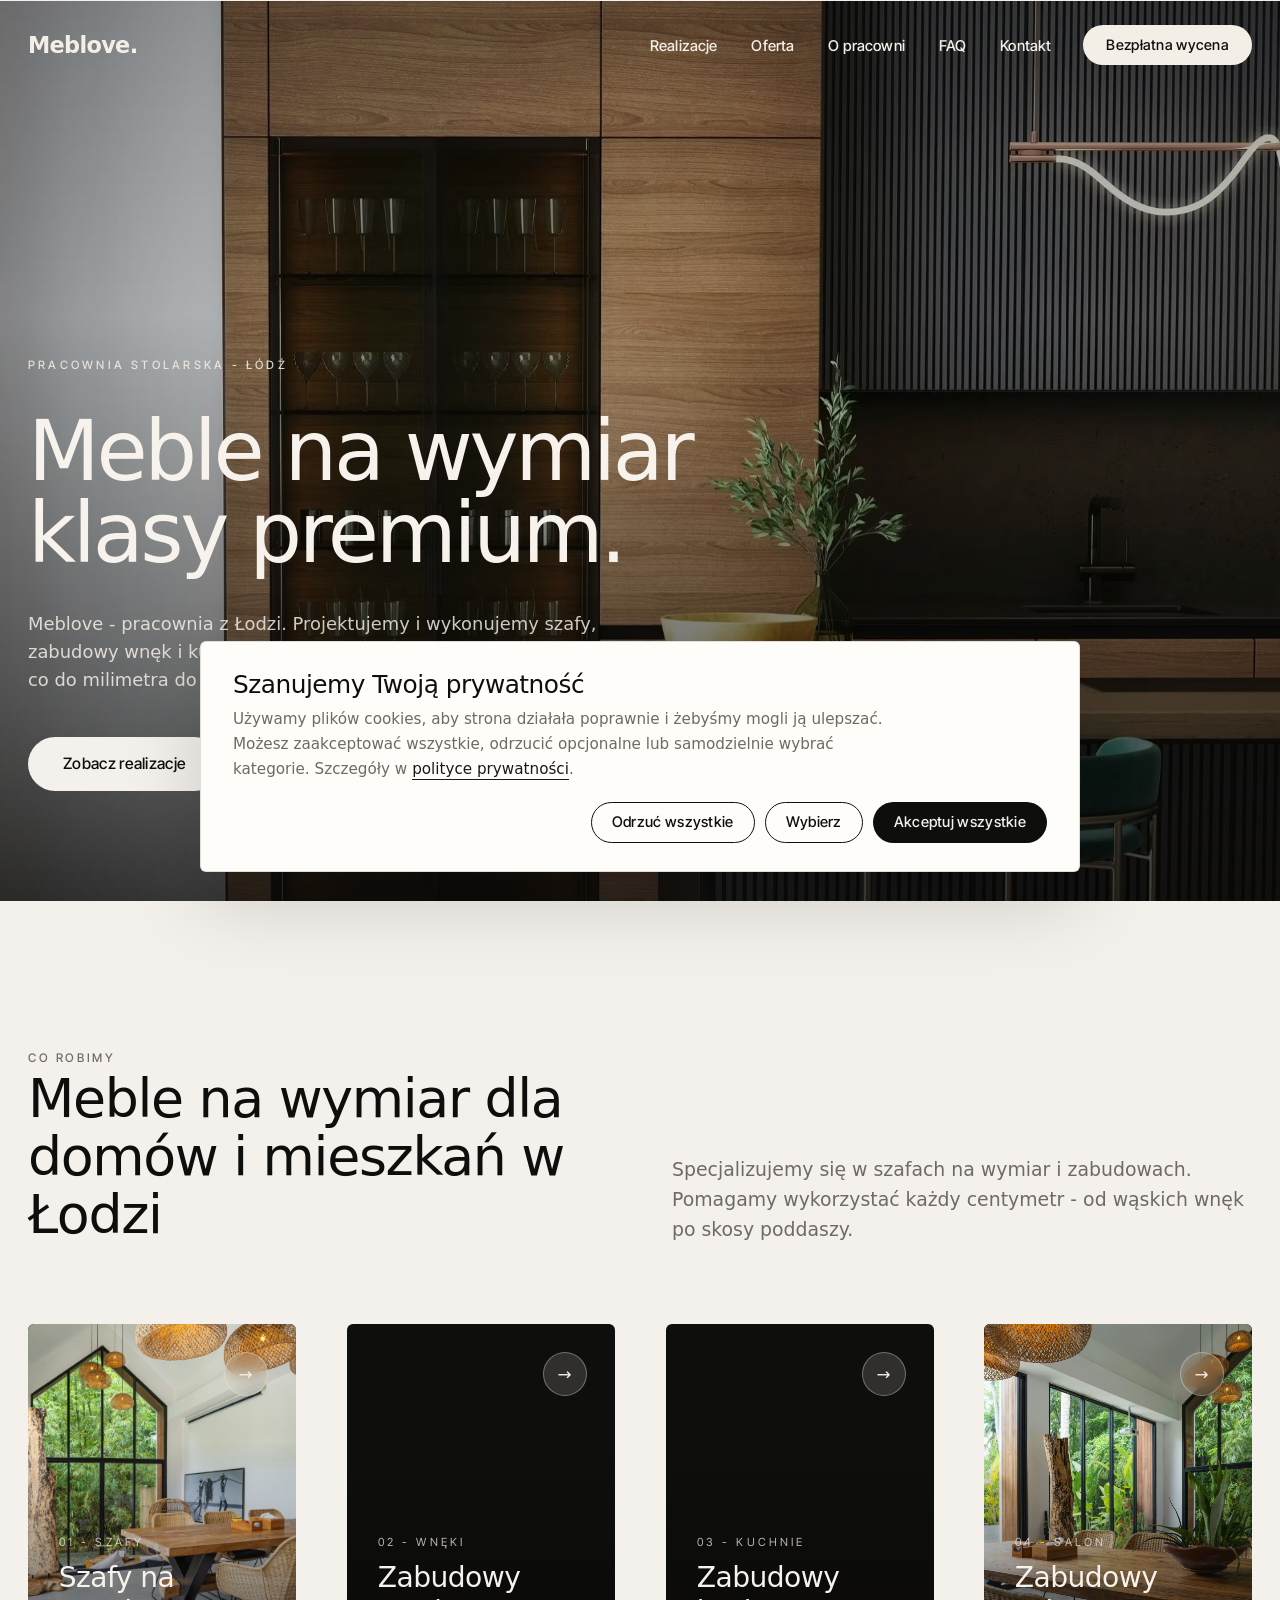
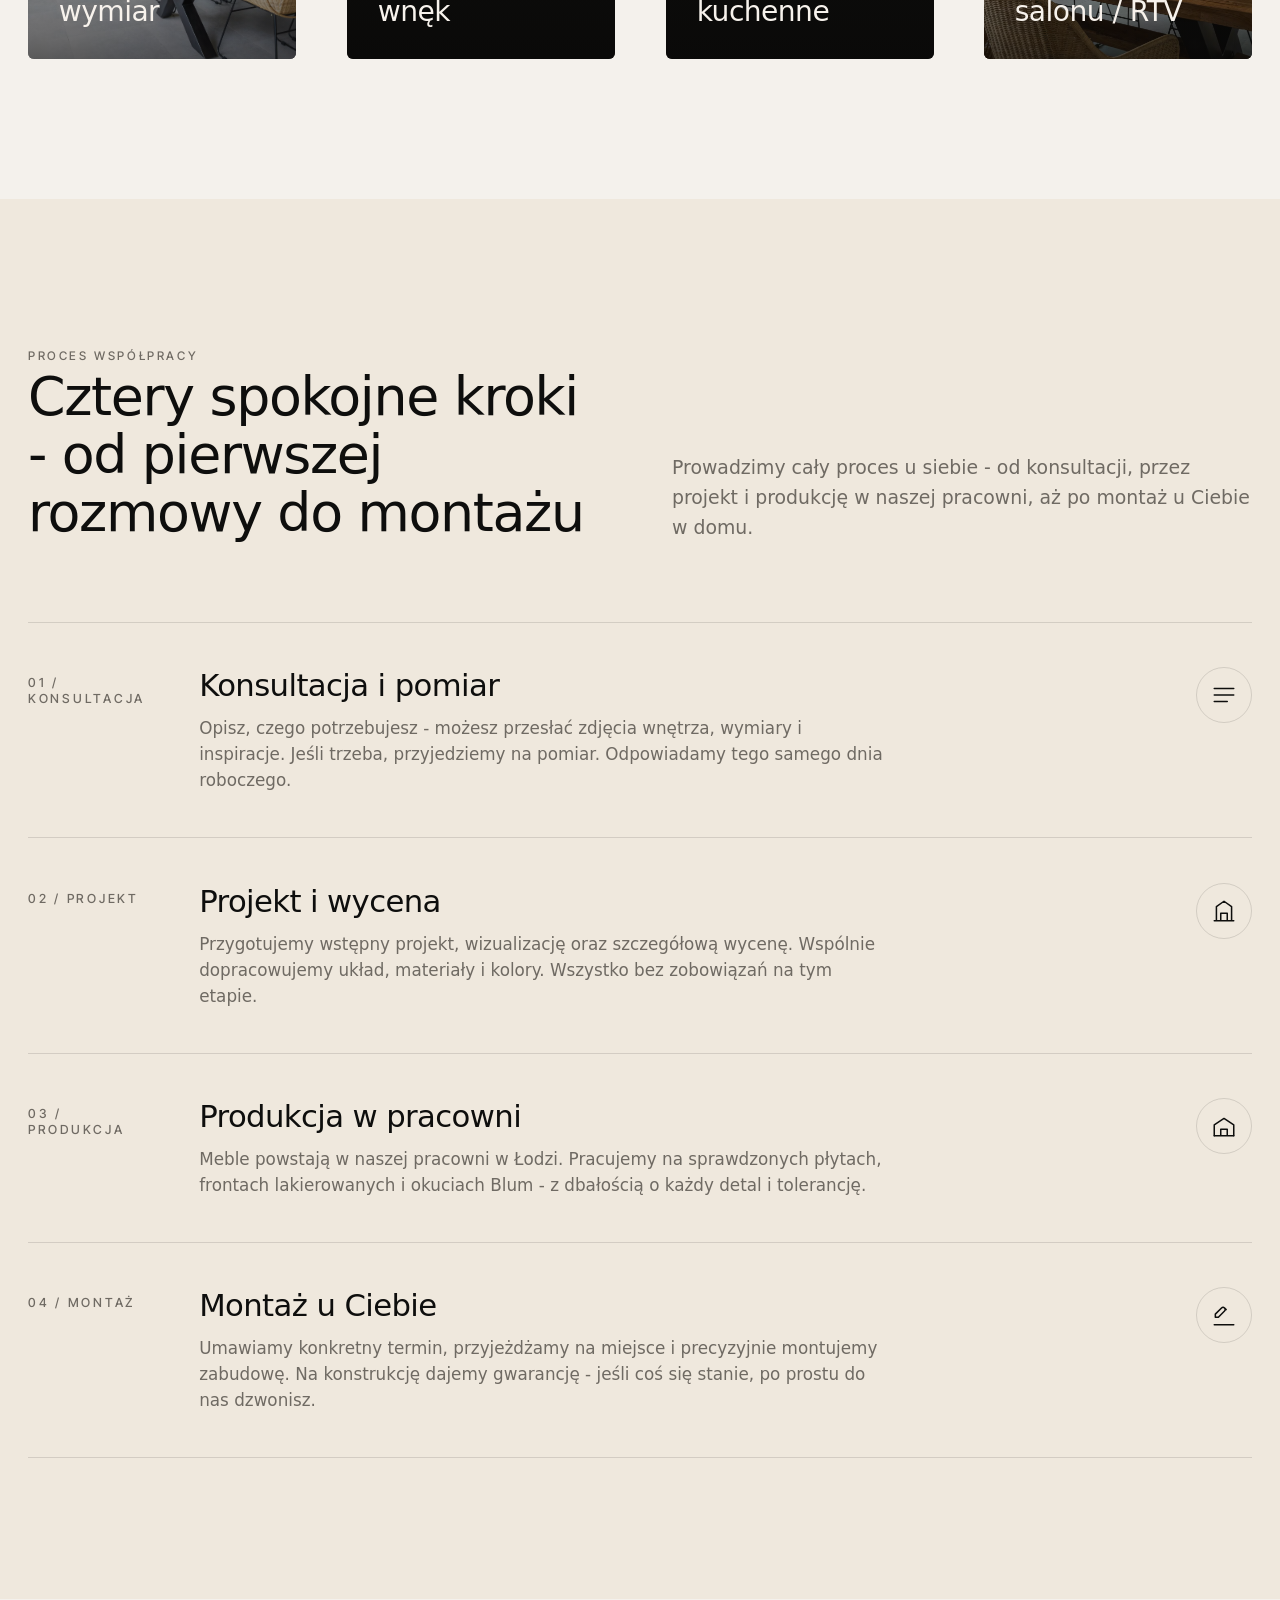
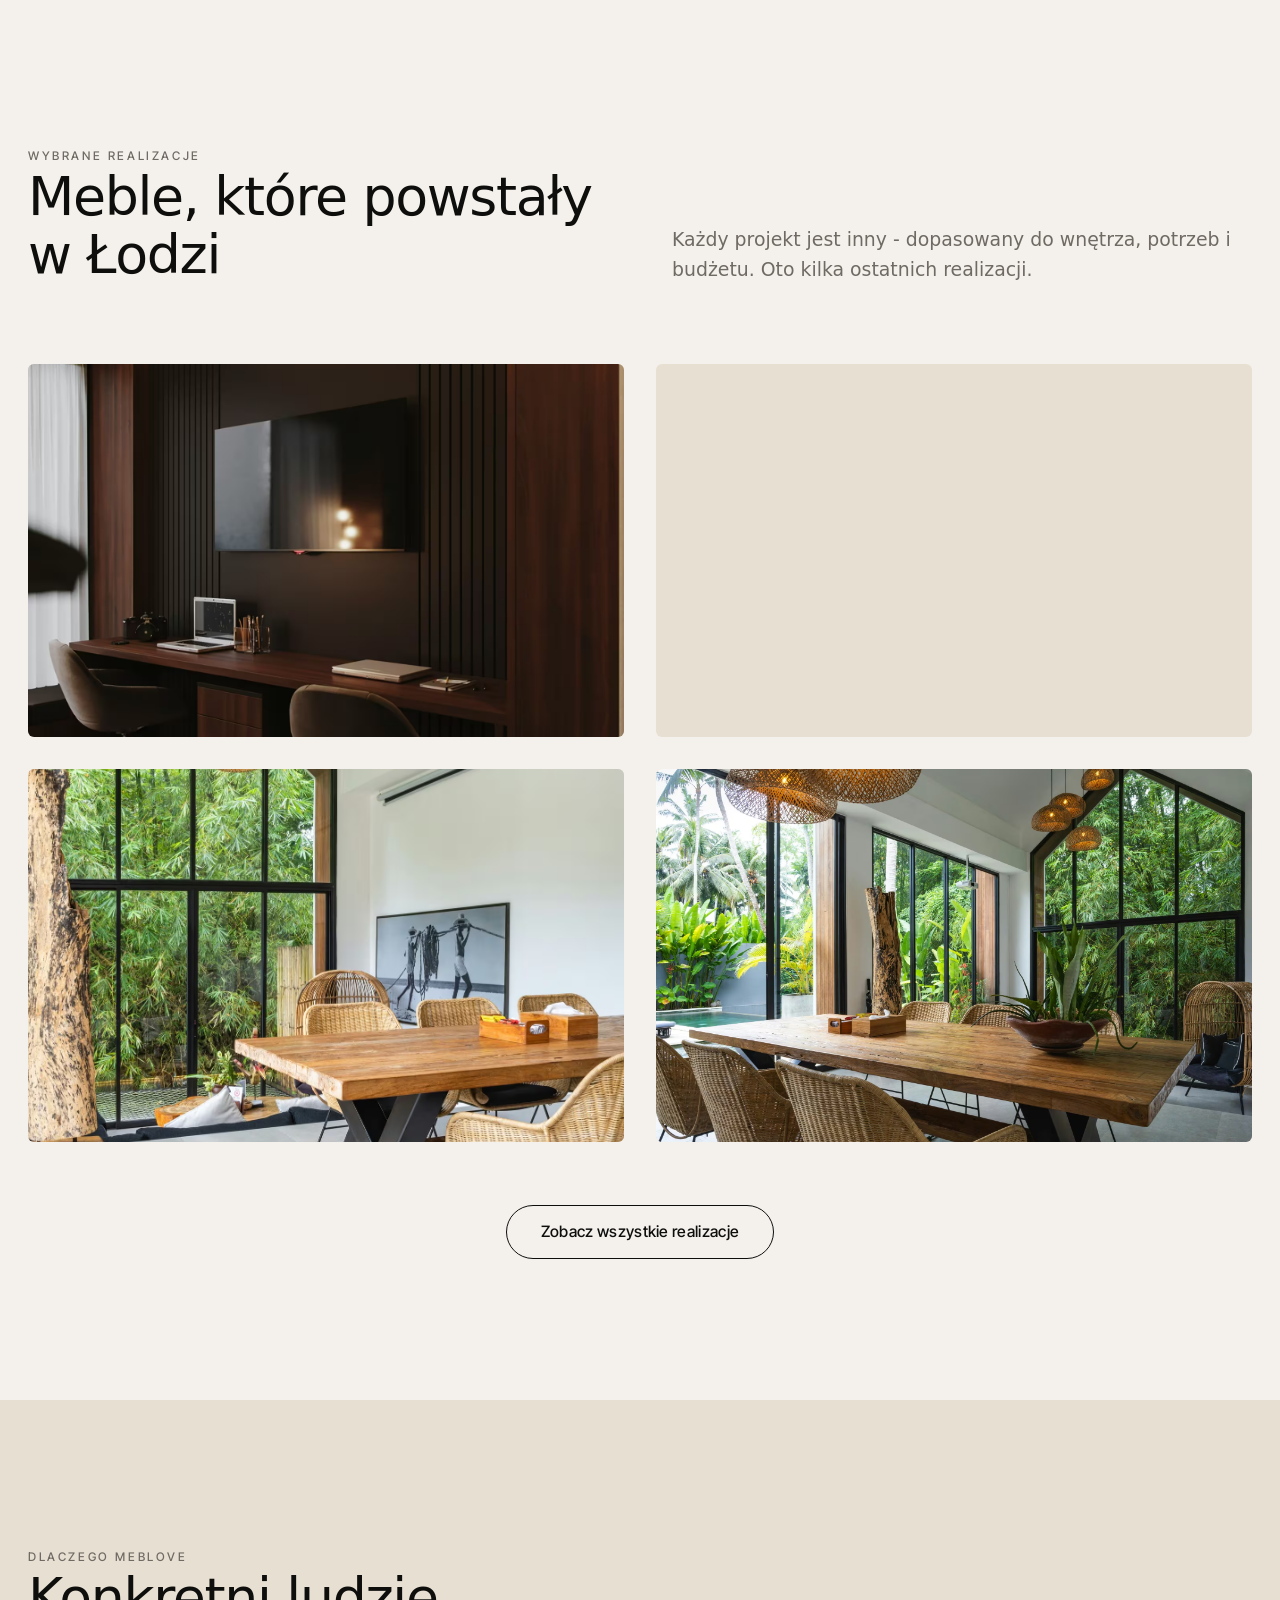
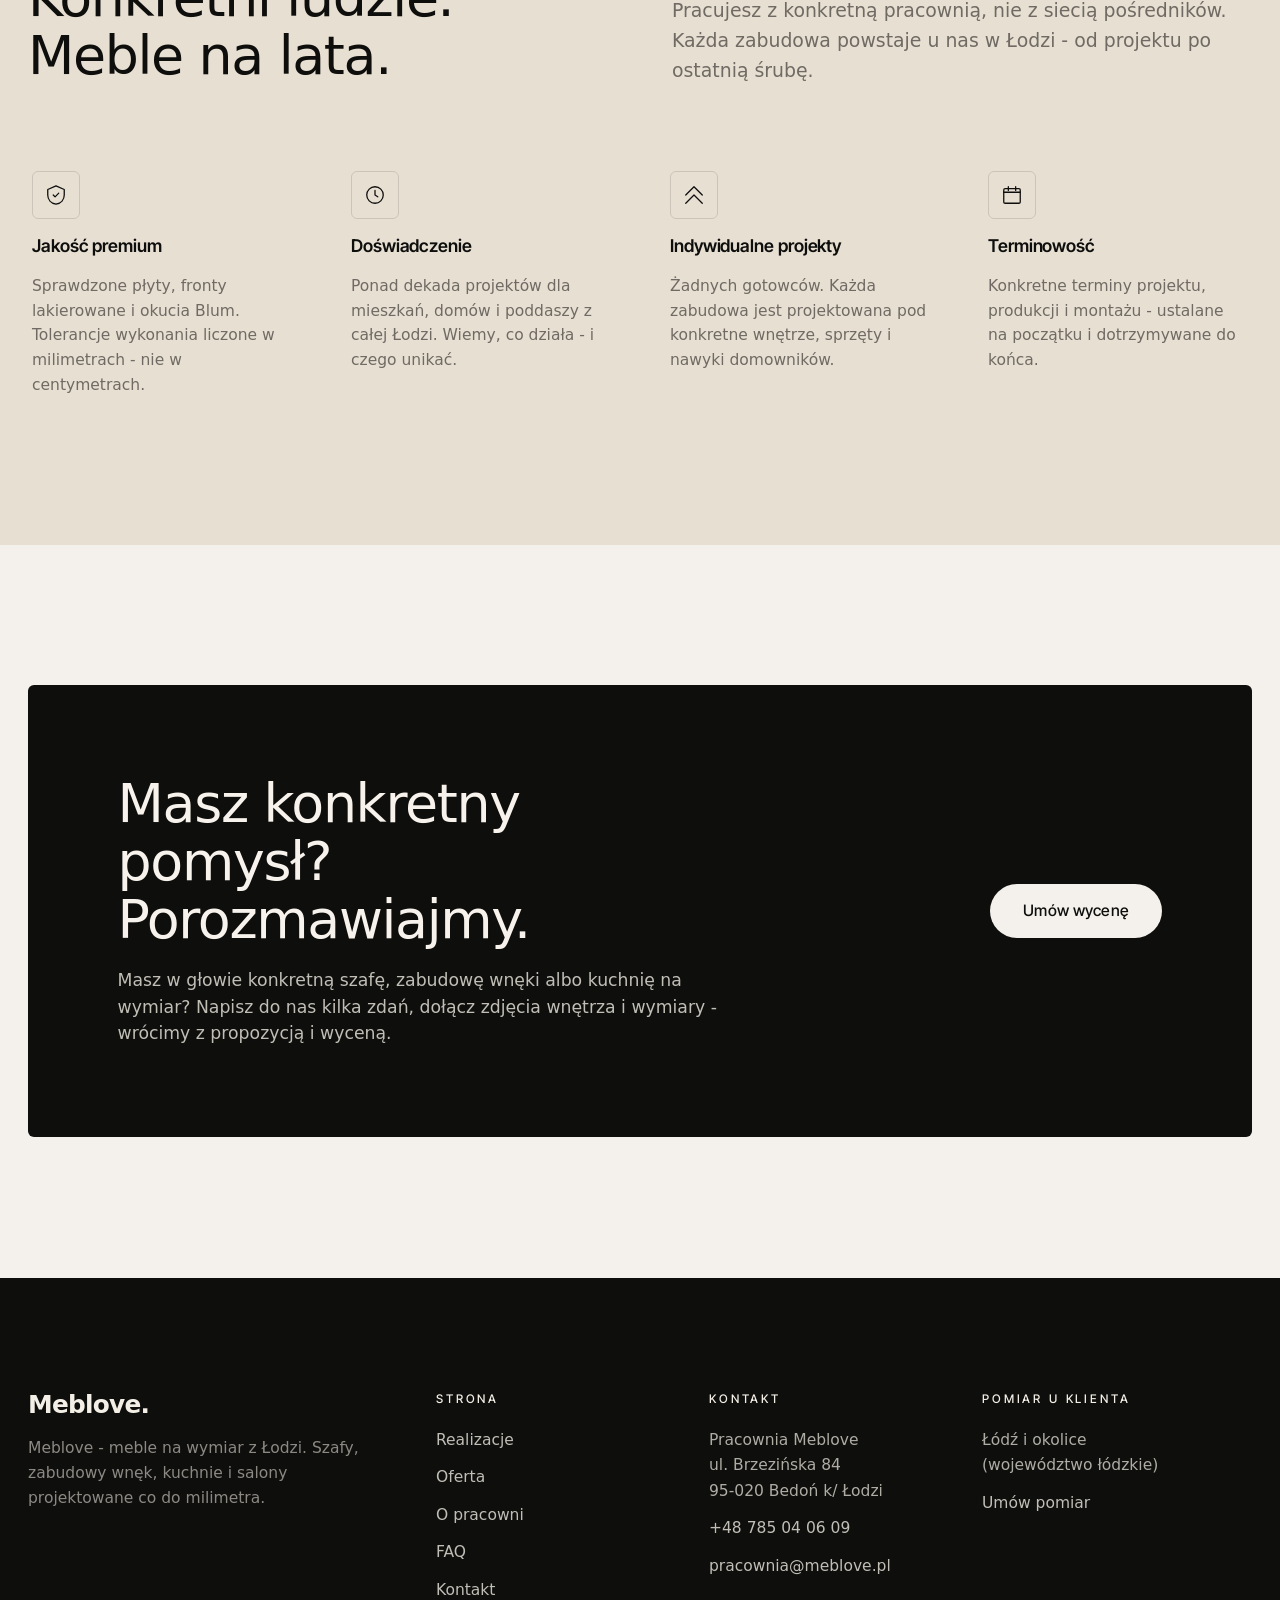
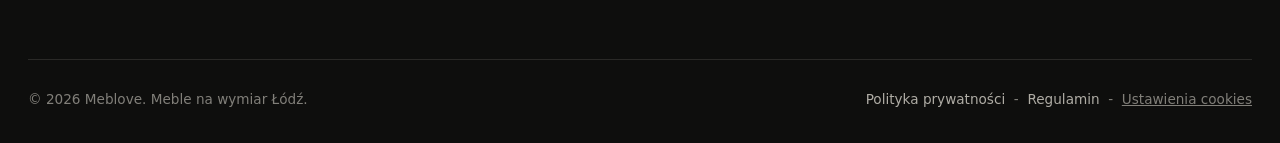
==== commit ee029b06: "load gallery photos in parallel and reveal tiles together Agent-Logs-Url: https://github.com/kontakt" ====
--- a/index.html
+++ b/index.html
@@ -119,7 +119,7 @@
             <picture>
               <source srcset="photos/szafa-sypialnia.avif" type="image/avif" />
               <source srcset="photos/szafa-sypialnia.webp" type="image/webp" />
-              <img src="photos/szafa-sypialnia.webp" alt="Szafa na wymiar w sypialni - jasne fronty, pełna zabudowa pod sufit" loading="lazy" />
+              <img src="photos/szafa-sypialnia.webp" alt="Szafa na wymiar w sypialni - jasne fronty, pełna zabudowa pod sufit" loading="eager" decoding="async" />
             </picture>
           </div>
           <span class="service-tile__overlay" aria-hidden="true"></span>
@@ -136,7 +136,7 @@
             <picture>
               <source srcset="photos/zabudowa-wneki.avif" type="image/avif" />
               <source srcset="photos/zabudowa-wneki.webp" type="image/webp" />
-              <img src="photos/zabudowa-wneki.webp" alt="Zabudowa wnęki - pełna zabudowa pod sufit z półkami i szufladami" loading="lazy" />
+              <img src="photos/zabudowa-wneki.webp" alt="Zabudowa wnęki - pełna zabudowa pod sufit z półkami i szufladami" loading="eager" decoding="async" />
             </picture>
           </div>
           <span class="service-tile__overlay" aria-hidden="true"></span>
@@ -153,7 +153,7 @@
             <picture>
               <source srcset="photos/zabudowa-kuchenna.avif" type="image/avif" />
               <source srcset="photos/zabudowa-kuchenna.webp" type="image/webp" />
-              <img src="photos/zabudowa-kuchenna.webp" alt="Zabudowa kuchenna na wymiar z wyspą i frontami bezuchwytowymi" loading="lazy" />
+              <img src="photos/zabudowa-kuchenna.webp" alt="Zabudowa kuchenna na wymiar z wyspą i frontami bezuchwytowymi" loading="eager" decoding="async" />
             </picture>
           </div>
           <span class="service-tile__overlay" aria-hidden="true"></span>
@@ -170,7 +170,7 @@
             <picture>
               <source srcset="photos/zabudowa-rtv.avif" type="image/avif" />
               <source srcset="photos/zabudowa-rtv.webp" type="image/webp" />
-              <img src="photos/zabudowa-rtv.webp" alt="Zabudowa salonu z miejscem na telewizor i półkami na książki" loading="lazy" />
+              <img src="photos/zabudowa-rtv.webp" alt="Zabudowa salonu z miejscem na telewizor i półkami na książki" loading="eager" decoding="async" />
             </picture>
           </div>
           <span class="service-tile__overlay" aria-hidden="true"></span>
@@ -256,7 +256,7 @@
             <picture>
               <source srcset="photos/szafa-przedpokoj.avif" type="image/avif" />
               <source srcset="photos/szafa-przedpokoj.webp" type="image/webp" />
-              <img src="photos/szafa-przedpokoj.webp" alt="Szafa na wymiar w wąskim przedpokoju z miejscem na buty i kurtki" loading="lazy" />
+              <img src="photos/szafa-przedpokoj.webp" alt="Szafa na wymiar w wąskim przedpokoju z miejscem na buty i kurtki" loading="eager" decoding="async" />
             </picture>
           </div>
         </button>
@@ -266,7 +266,7 @@
             <picture>
               <source srcset="photos/zabudowa-kuchenna.avif" type="image/avif" />
               <source srcset="photos/zabudowa-kuchenna.webp" type="image/webp" />
-              <img src="photos/zabudowa-kuchenna.webp" alt="Zabudowa kuchenna na wymiar z wyspą i frontami bezuchwytowymi" loading="lazy" />
+              <img src="photos/zabudowa-kuchenna.webp" alt="Zabudowa kuchenna na wymiar z wyspą i frontami bezuchwytowymi" loading="eager" decoding="async" />
             </picture>
           </div>
         </button>
@@ -276,7 +276,7 @@
             <picture>
               <source srcset="photos/szafa-sypialnia.avif" type="image/avif" />
               <source srcset="photos/szafa-sypialnia.webp" type="image/webp" />
-              <img src="photos/szafa-sypialnia.webp" alt="Szafa w sypialni z drzwiami przesuwnymi i pełną zabudową pod sufit" loading="lazy" />
+              <img src="photos/szafa-sypialnia.webp" alt="Szafa w sypialni z drzwiami przesuwnymi i pełną zabudową pod sufit" loading="eager" decoding="async" />
             </picture>
           </div>
         </button>
@@ -286,7 +286,7 @@
             <picture>
               <source srcset="photos/zabudowa-rtv.avif" type="image/avif" />
               <source srcset="photos/zabudowa-rtv.webp" type="image/webp" />
-              <img src="photos/zabudowa-rtv.webp" alt="Zabudowa salonu z miejscem na telewizor i półkami na książki" loading="lazy" />
+              <img src="photos/zabudowa-rtv.webp" alt="Zabudowa salonu z miejscem na telewizor i półkami na książki" loading="eager" decoding="async" />
             </picture>
           </div>
         </button>
--- a/style.css
+++ b/style.css
@@ -761,8 +761,6 @@
 .tile__caption {
   display: none;
 }
-.tile__caption-eyebrow,
-.tile__caption-title { display: none; }
 
 .realizacje-grid {
   display: grid;
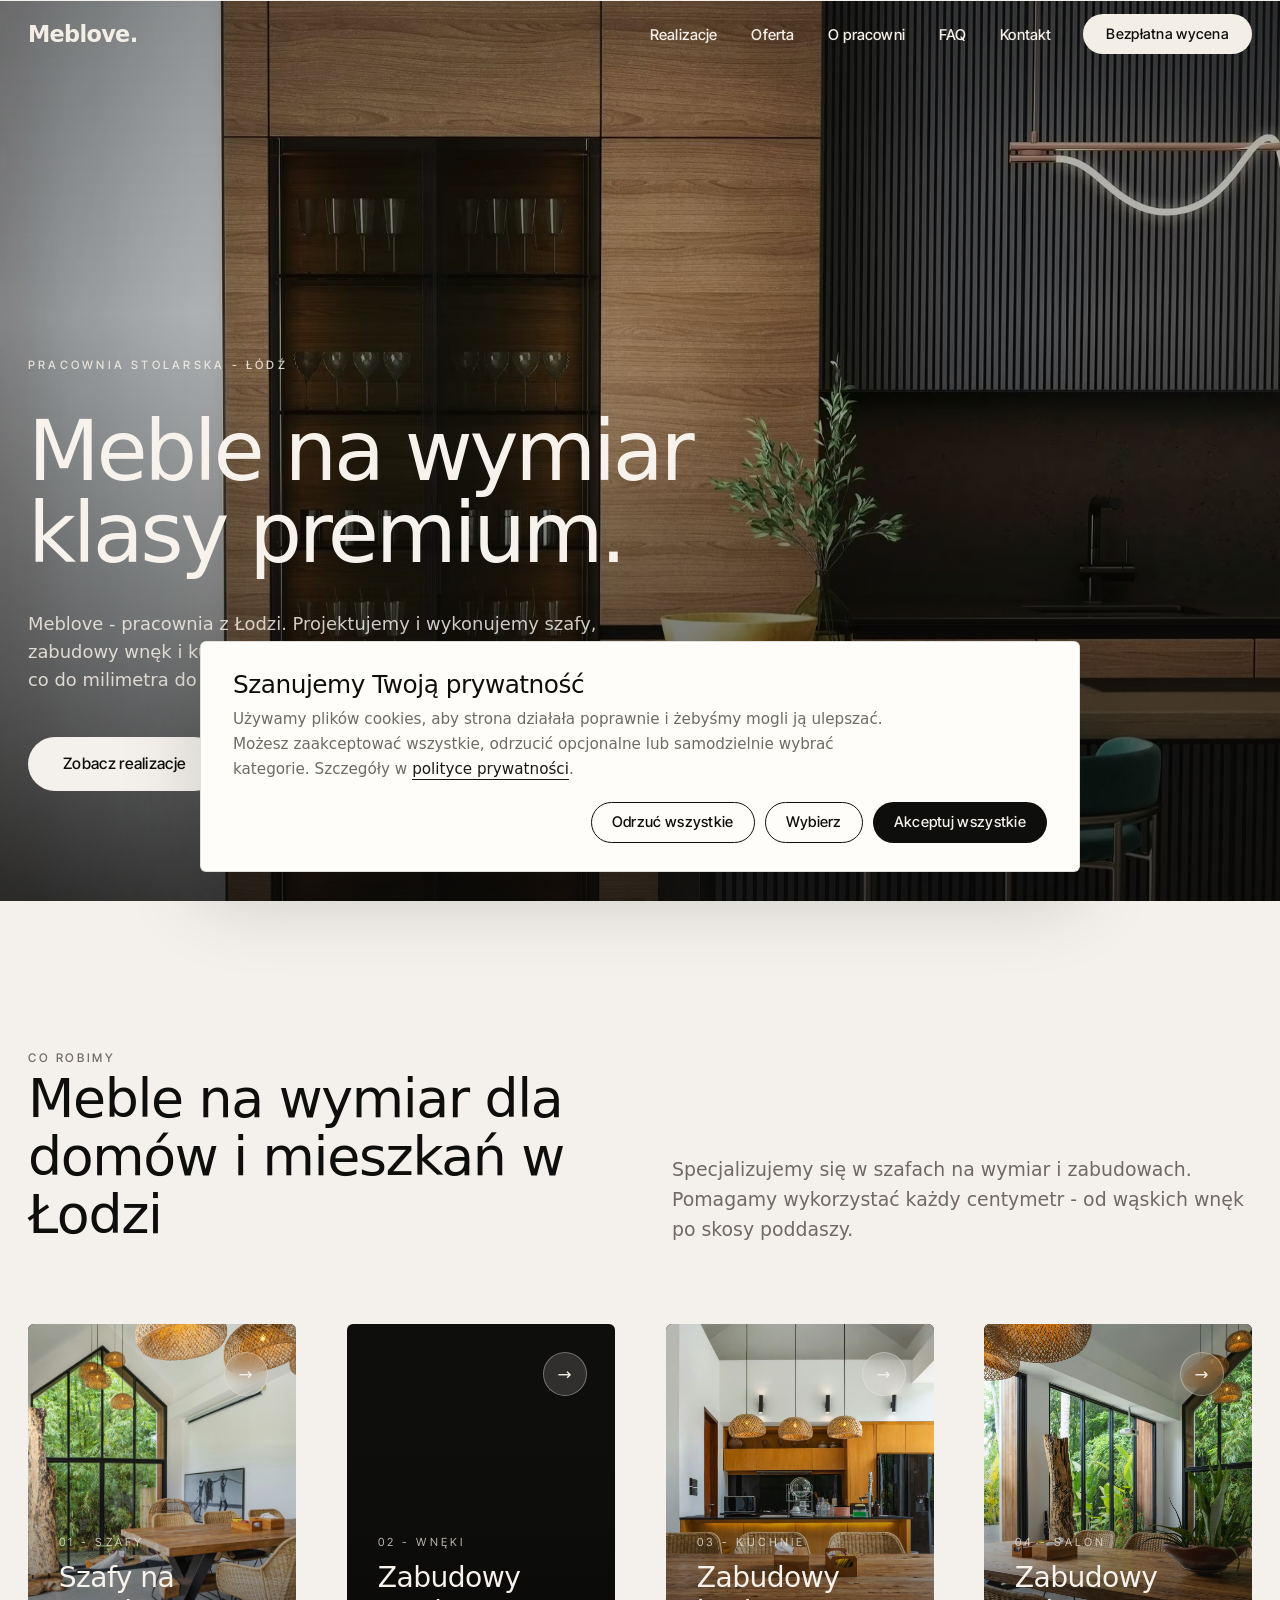
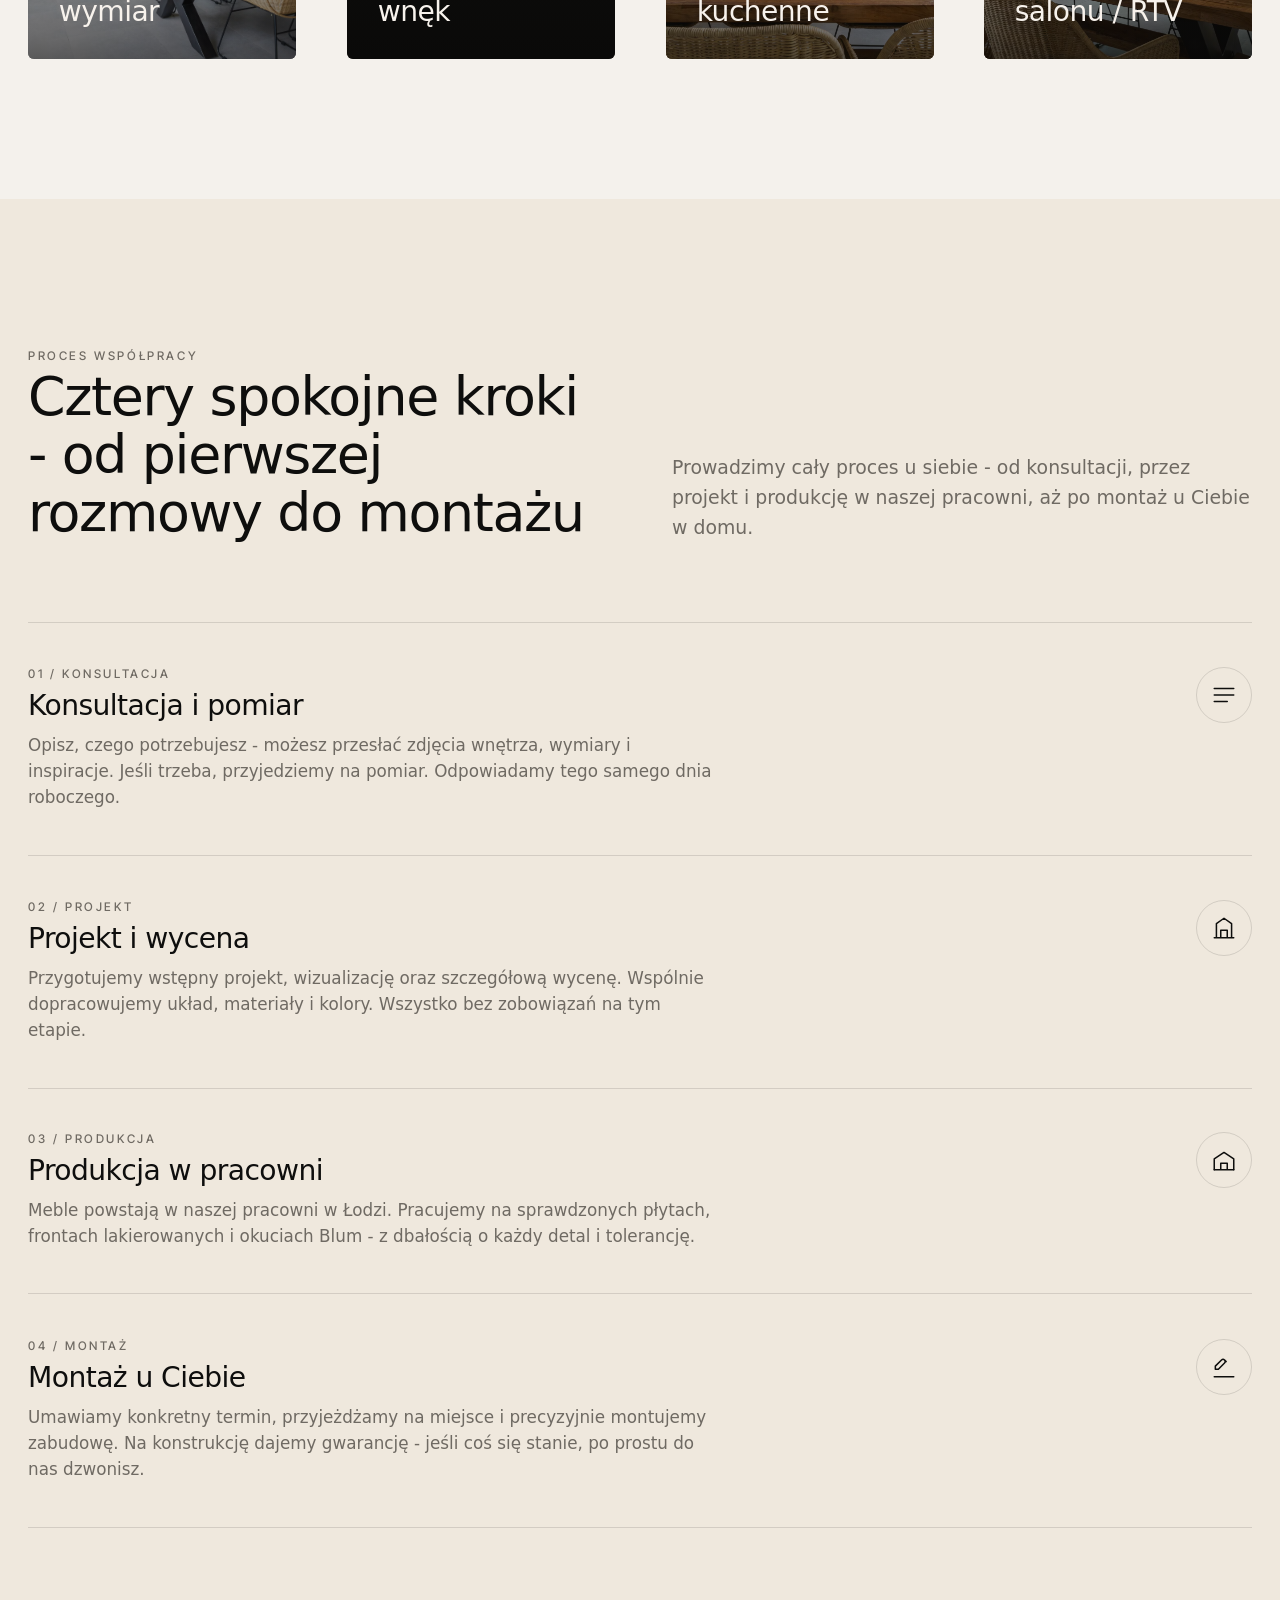
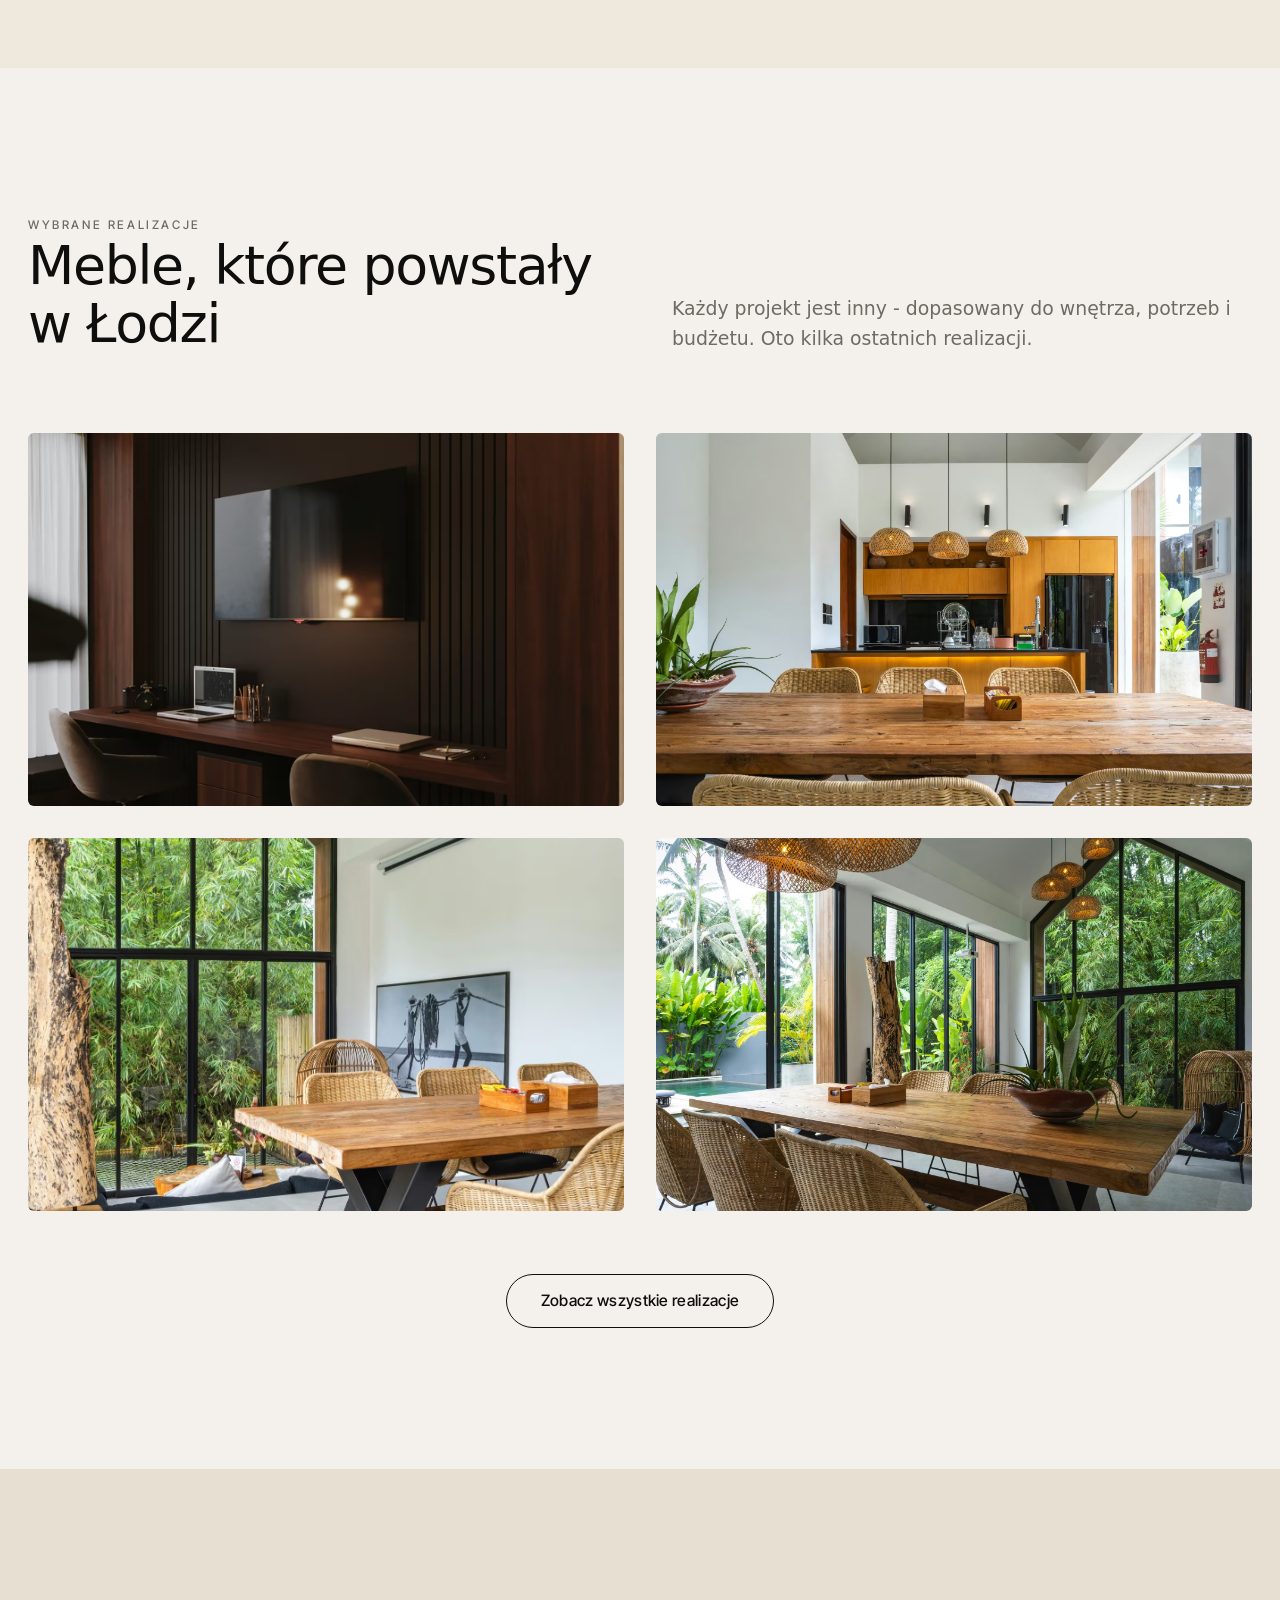
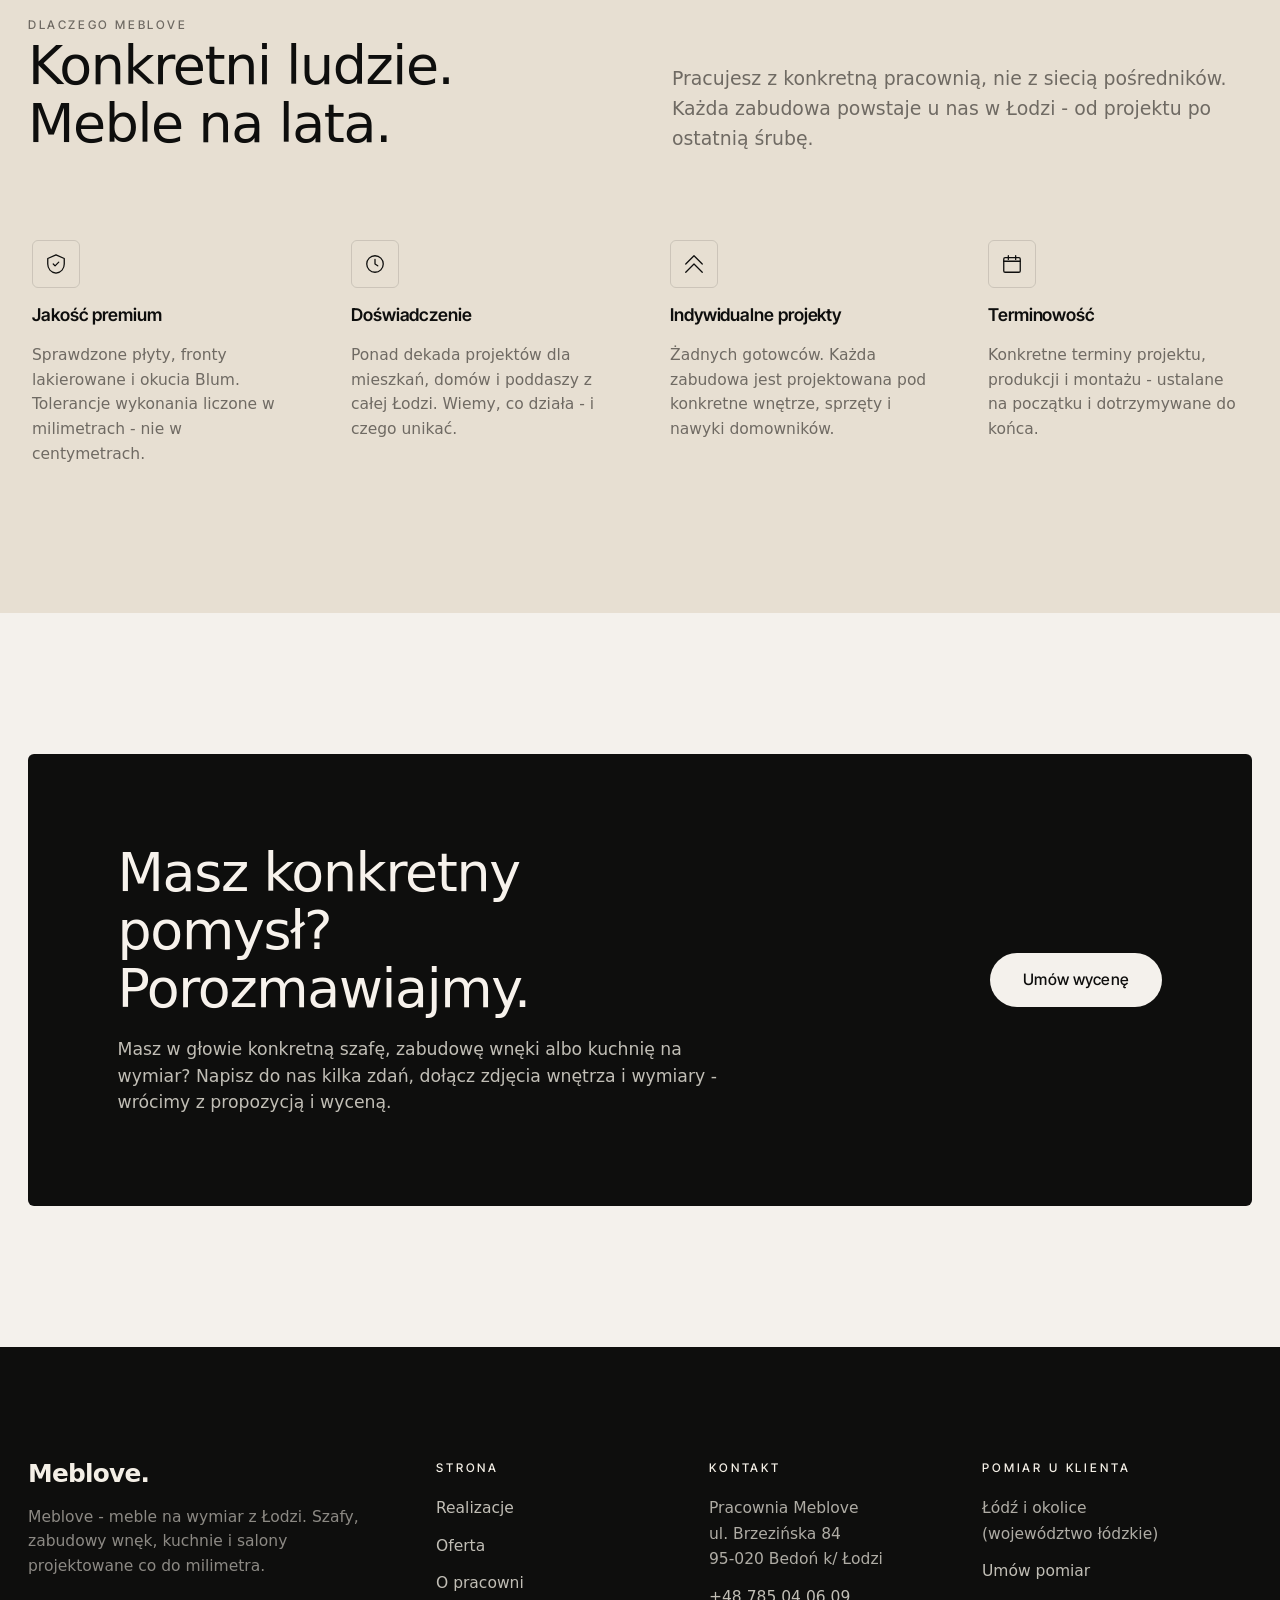
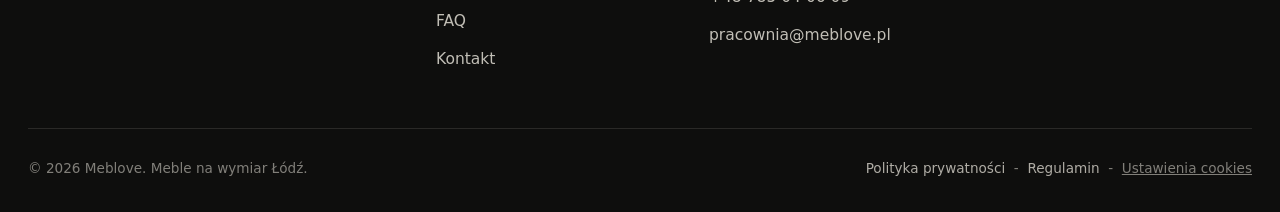
==== commit fa97e975: "tighten step layout, expand SEO, harden security headers Agent-Logs-Url: https://github.com/kontakti" ====
--- a/index.html
+++ b/index.html
@@ -12,7 +12,10 @@
   <meta property="og:site_name" content="Meblove" />
   <meta property="og:title" content="Meblove - meble na wymiar Łódź" />
   <meta property="og:description" content="Pracownia stolarska z Łodzi. Szafy, zabudowy wnęk, kuchnie i zabudowy salonu projektowane co do milimetra." />
-  <meta property="og:image" content="photos/hero-salon.webp" />
+  <meta property="og:image" content="https://meblove.pl/photos/hero-salon.webp" />
+  <meta property="og:image:width" content="1600" />
+  <meta property="og:image:height" content="1067" />
+  <meta property="og:image:alt" content="Meble na wymiar w salonie - realizacja Meblove Lodz" />
   <meta name="twitter:card" content="summary_large_image" />
   <link rel="icon" href="assets/favicon.svg" type="image/svg+xml" />
   <link rel="preconnect" href="https://api.fontshare.com" />
@@ -46,6 +49,46 @@
     "sameAs": []
   }
   </script>
+  <meta name="robots" content="index, follow, max-image-preview:large, max-snippet:-1, max-video-preview:-1" />
+  <meta name="author" content="Meblove" />
+  <link rel="canonical" href="https://meblove.pl/" />
+  <meta property="og:url" content="https://meblove.pl/" />
+  <meta name="twitter:title" content="Meblove - meble na wymiar Łódź | Szafy, zabudowy wnęk, kuchnie" />
+  <meta name="twitter:description" content="Meblove - pracownia stolarska z Łodzi. Projektujemy i wykonujemy szafy na wymiar, zabudowy wnęk, zabudowy kuchenne i salonu - co do milimetra." />
+  <meta name="twitter:image" content="https://meblove.pl/photos/hero-salon.webp" />
+  <link rel="alternate" hreflang="pl-PL" href="https://meblove.pl/" />
+  <link rel="alternate" hreflang="x-default" href="https://meblove.pl/" />
+  <script type="application/ld+json">
+  {
+    "@context": "https://schema.org",
+    "@type": "Organization",
+    "@id": "https://meblove.pl/#organization",
+    "name": "Meblove",
+    "url": "https://meblove.pl/",
+    "logo": "https://meblove.pl/assets/favicon.svg",
+    "email": "pracownia@meblove.pl",
+    "telephone": "+48785040609",
+    "address": {
+      "@type": "PostalAddress",
+      "streetAddress": "ul. Brzezinska 84",
+      "addressLocality": "Bedon",
+      "postalCode": "95-020",
+      "addressRegion": "lodzkie",
+      "addressCountry": "PL"
+    }
+  }
+  </script>
+  <script type="application/ld+json">
+  {
+    "@context": "https://schema.org",
+    "@type": "WebSite",
+    "@id": "https://meblove.pl/#website",
+    "url": "https://meblove.pl/",
+    "name": "Meblove",
+    "inLanguage": "pl-PL",
+    "publisher": { "@id": "https://meblove.pl/#organization" }
+  }
+  </script>
 </head>
 <body class="has-hero">
 
--- a/style.css
+++ b/style.css
@@ -1,5 +1,3 @@
-
-
 *,
 *::before,
 *::after { box-sizing: border-box; margin: 0; padding: 0; }
@@ -7,7 +5,6 @@
 html { scroll-behavior: smooth; -webkit-text-size-adjust: 100%; }
 
 :root {
-  
   --bg:          #F4F1EC;
   --bg-soft:     #FAF8F4;
   --bg-warm:     #EFE8DD;
@@ -18,7 +15,6 @@
   --espresso:    #1A1916;
   --espresso-h:  #2A2723;
 
-  
   --line:        rgba(14, 14, 13, 0.12);
   --line-soft:   rgba(14, 14, 13, 0.06);
   --shadow-sm:   0 2px 6px  rgba(14, 14, 13, 0.05);
@@ -29,9 +25,8 @@
   --radius-lg:   6px;
 
   --maxw:        1320px;
-  --nav-h:       86px;
-
-  
+  --nav-h:       64px;
+
   --space-3:    8px;
   --space-4:   12px;
   --space-5:   16px;
@@ -43,12 +38,10 @@
   --space-11: 120px;
   --space-12: 160px;
 
-  
   --font-display: "Satoshi", system-ui, -apple-system, "Segoe UI", Roboto, Helvetica, Arial, sans-serif;
   --font-body:    "Satoshi", system-ui, -apple-system, "Segoe UI", Roboto, Helvetica, Arial, sans-serif;
   --font-ui:      "Inter Tight", system-ui, -apple-system, "Segoe UI", Roboto, Helvetica, Arial, sans-serif;
 
-  
   --fs-eyebrow: 0.74rem;
   --fs-body:    1.0625rem;
   --fs-lead:    1.18rem;
@@ -57,7 +50,6 @@
   --fs-h2:      clamp(2.1rem, 4.2vw, 3.6rem);
   --fs-h1:      clamp(2.8rem, 6.5vw, 5.8rem);
 
-  
   --t-fast:      180ms cubic-bezier(.2,.7,.2,1);
   --t:           260ms cubic-bezier(.2,.7,.2,1);
   --t-slow:      700ms cubic-bezier(.2,.7,.2,1);
@@ -272,10 +264,10 @@
   gap: 24px;
 }
 @media (max-width: 920px) {
-  :root { --nav-h: 56px; }
+  :root { --nav-h: 52px; }
 }
 @media (max-width: 480px) {
-  :root { --nav-h: 52px; }
+  :root { --nav-h: 48px; }
 }
 .nav__logo {
   display: inline-flex;
@@ -670,8 +662,8 @@
 }
 .step {
   display: grid;
-  grid-template-columns: 120px 1fr;
-  gap: clamp(20px, 4vw, 60px);
+  grid-template-columns: 1fr;
+  gap: 6px;
   padding: clamp(28px, 4vw, 44px) 0;
   border-bottom: 1px solid var(--line);
   position: relative;
@@ -679,16 +671,19 @@
 }
 .step__num {
   font-family: var(--font-ui);
-  font-size: 0.78rem;
+  font-size: 0.74rem;
   font-weight: 500;
   color: var(--ink-soft);
   letter-spacing: 0.22em;
   text-transform: uppercase;
-  line-height: 1.3;
-  padding-top: 8px;
-}
-.step__body { display: flex; flex-direction: column; gap: 12px; max-width: 64ch; }
-.step h3 { font-size: clamp(1.5rem, 2.4vw, 2.1rem); letter-spacing: -0.02em; }
+  line-height: 1.2;
+  margin: 0 0 2px;
+}
+.step__body { display: flex; flex-direction: column; gap: 10px; max-width: 64ch; }
+.step > h3,
+.step > p { max-width: 64ch; }
+.step > h3 + p { margin-top: 8px; }
+.step h3 { font-size: clamp(1.4rem, 2.2vw, 2rem); letter-spacing: -0.02em; }
 .step p { color: var(--ink-soft); font-size: 1.05rem; line-height: 1.55; }
 .step__icon {
   position: absolute;
@@ -702,12 +697,9 @@
   color: var(--ink);
 }
 .step__icon svg { width: 26px; height: 26px; }
-@media (max-width: 720px) {
-  .step { grid-template-columns: 1fr; gap: 16px; padding-right: 64px; }
-  .step__icon { top: 28px; width: 44px; height: 44px; right: 0; }
-}
+.step:has(.step__icon) { padding-right: 76px; }
 @media (max-width: 480px) {
-  .step { padding-right: 0; }
+  .step:has(.step__icon) { padding-right: 0; }
   .step__icon { display: none; }
 }
 
@@ -876,6 +868,34 @@
 }
 .form__submit { display: flex; align-items: center; gap: 18px; flex-wrap: wrap; padding-top: 8px; }
 .form__submit .field__hint { font-size: 0.85rem; }
+.field--consent { gap: 0; }
+.field label.consent {
+  display: flex;
+  gap: 10px;
+  align-items: flex-start;
+  font-family: inherit;
+  font-size: 0.9rem;
+  font-weight: 400;
+  color: var(--ink-soft);
+  letter-spacing: 0;
+  text-transform: none;
+  line-height: 1.55;
+  cursor: pointer;
+}
+.field label.consent input[type="checkbox"] {
+  width: auto;
+  margin-top: 3px;
+  flex: 0 0 auto;
+}
+.field label.consent span {
+  flex: 1 1 auto;
+  min-width: 0;
+  overflow-wrap: anywhere;
+}
+.field label.consent a {
+  color: var(--espresso);
+  text-decoration: underline;
+}
 
 .offer-block {
   display: grid;
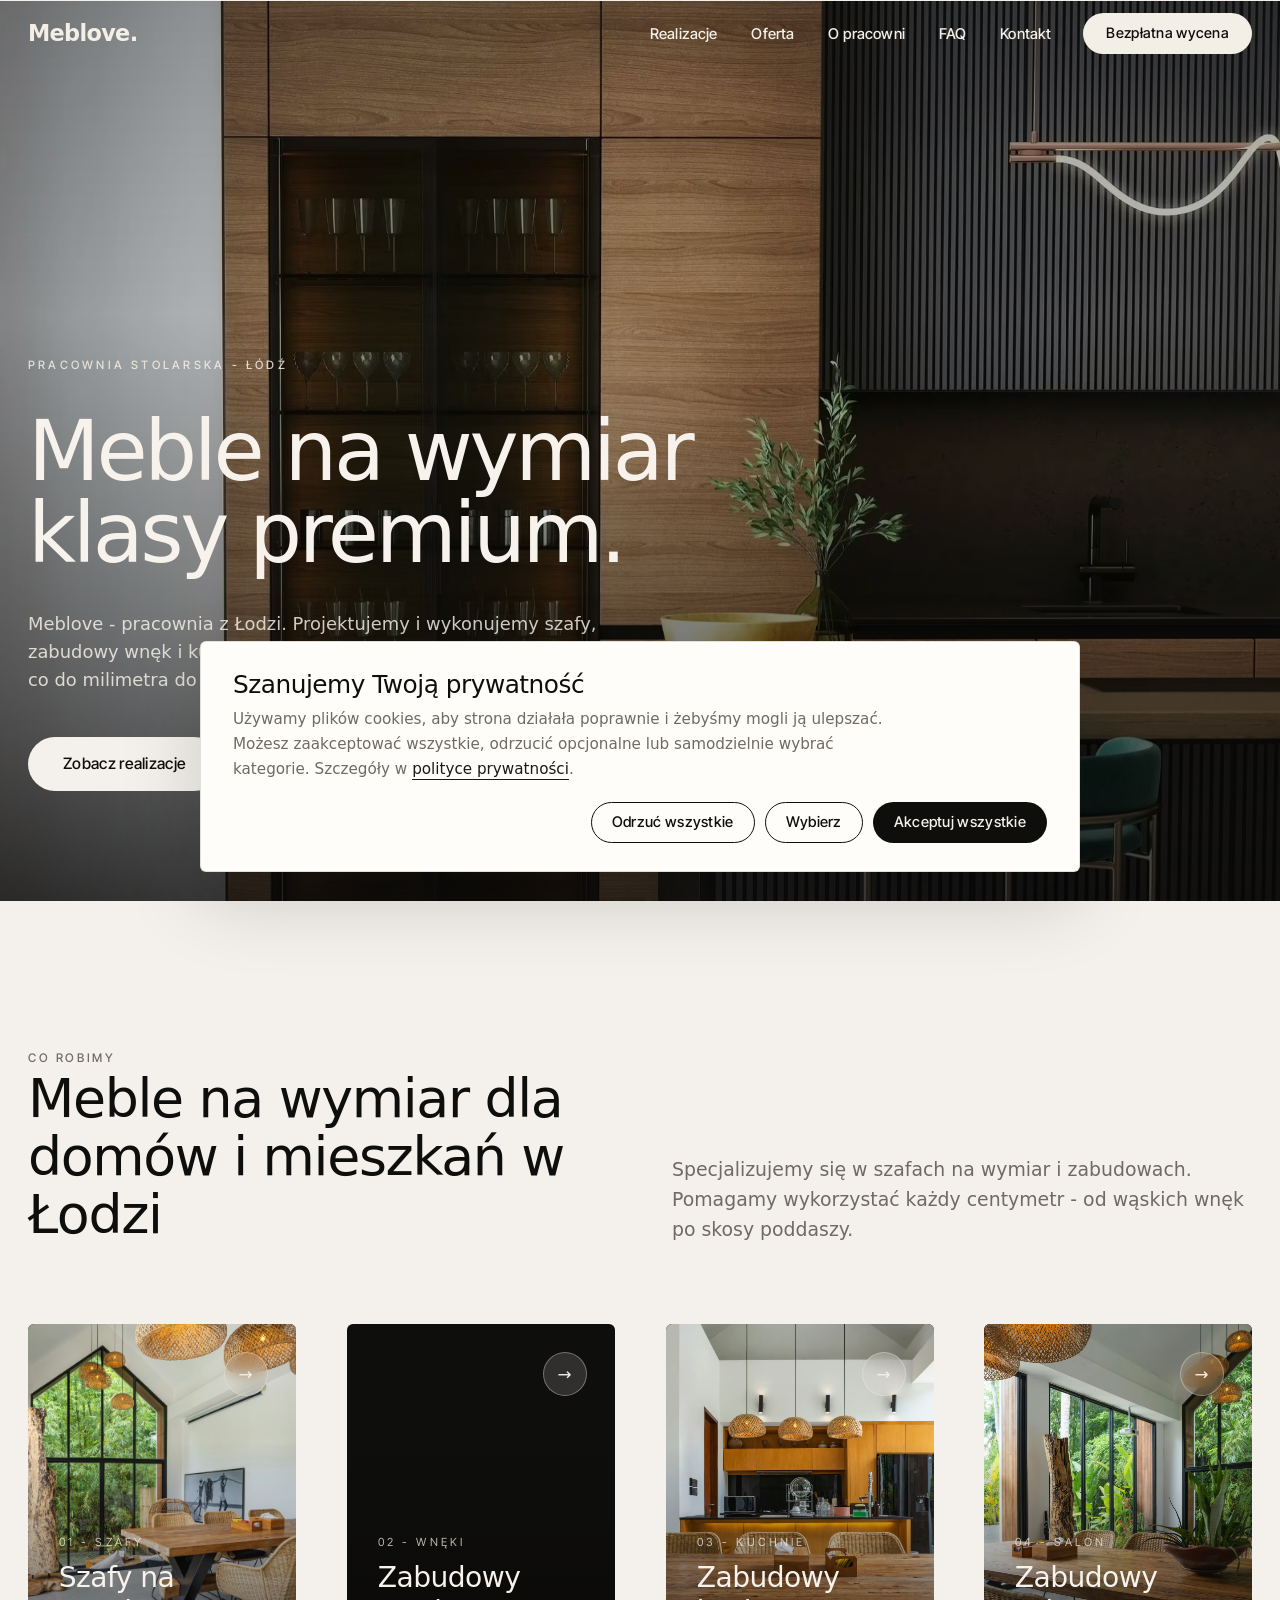
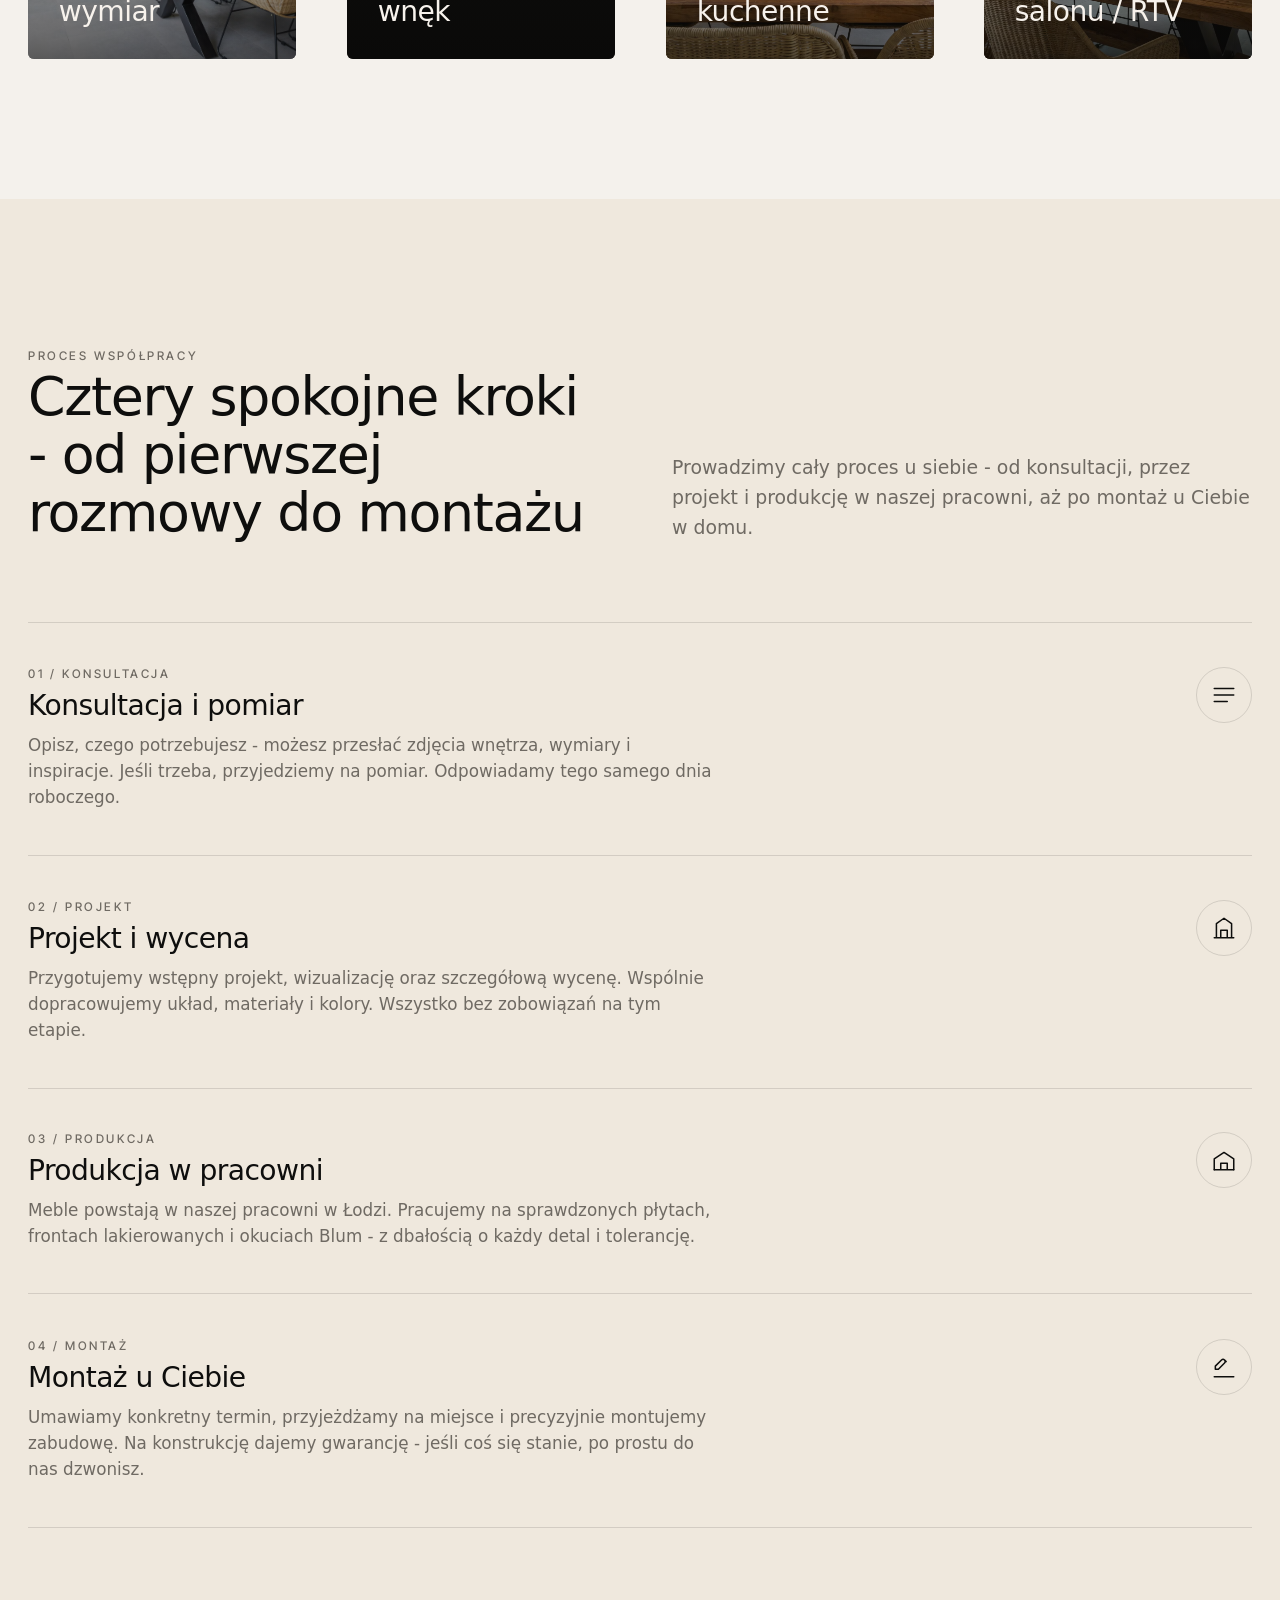
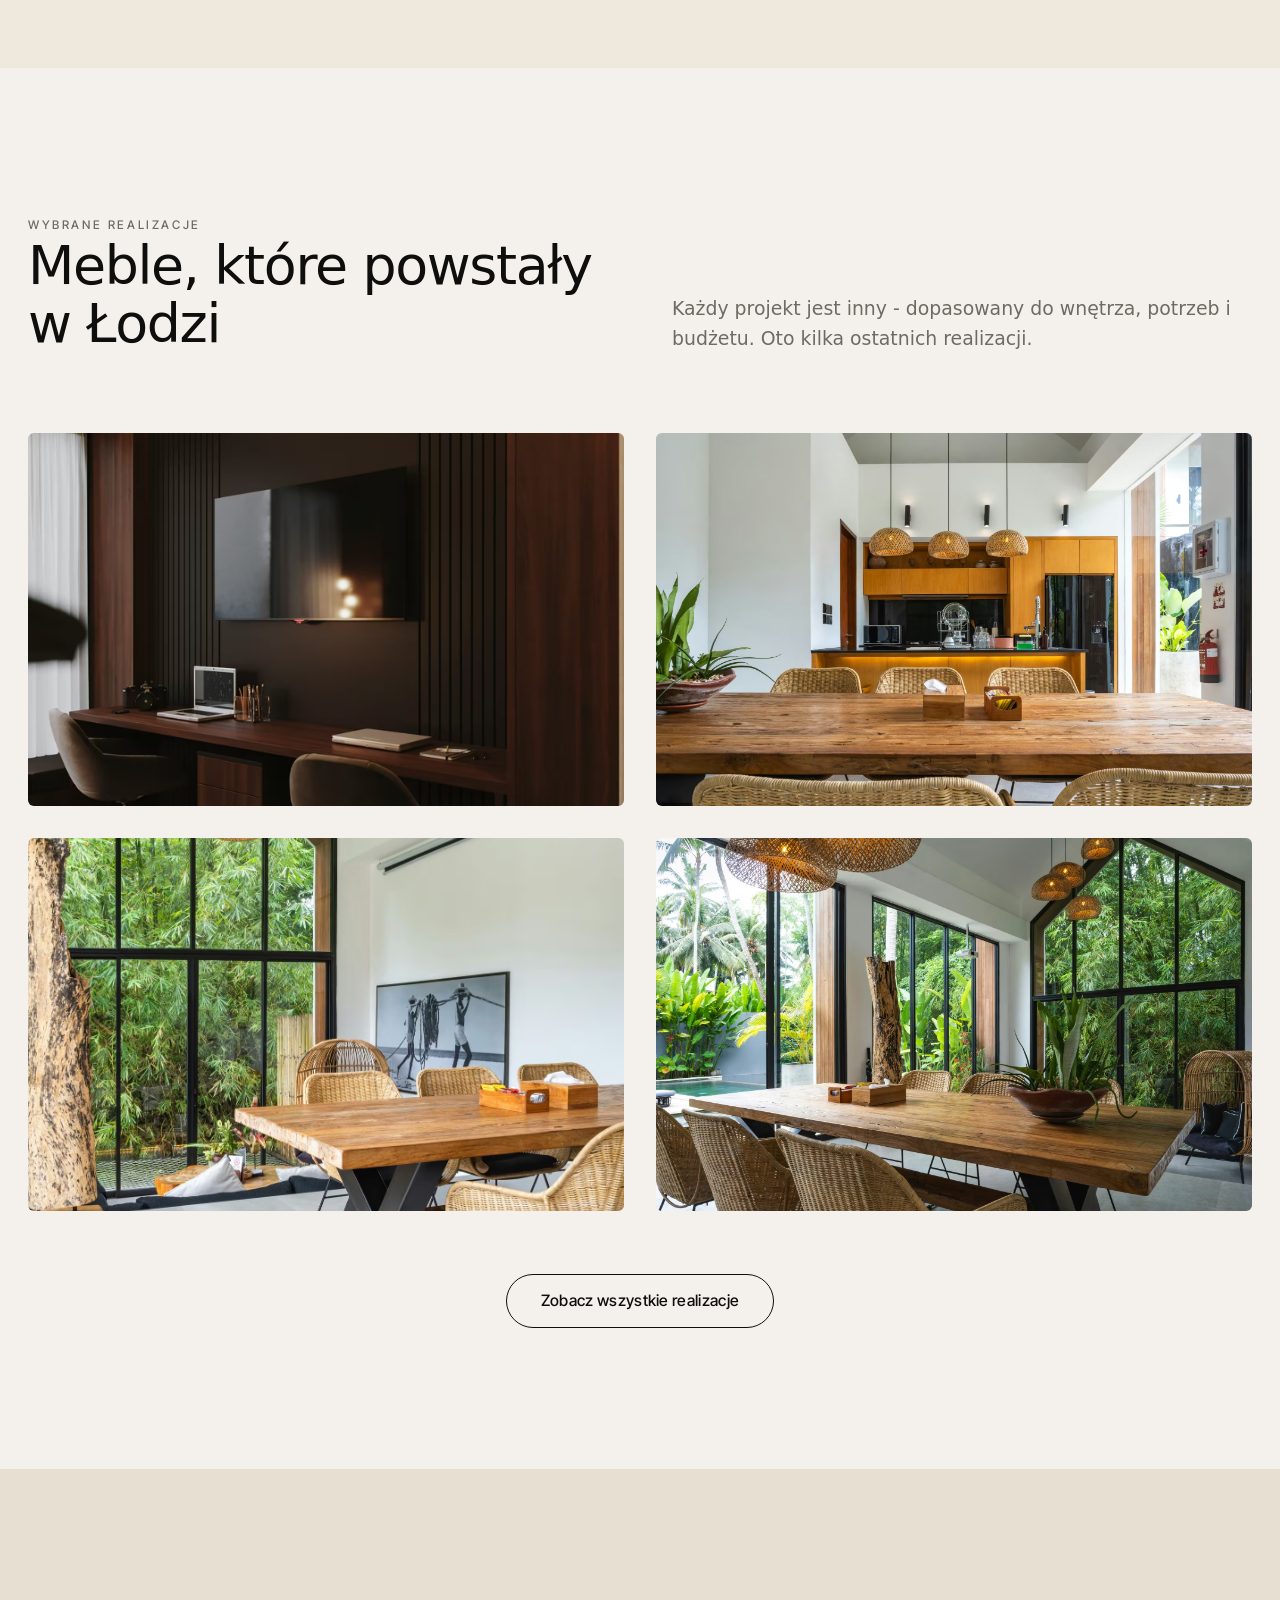
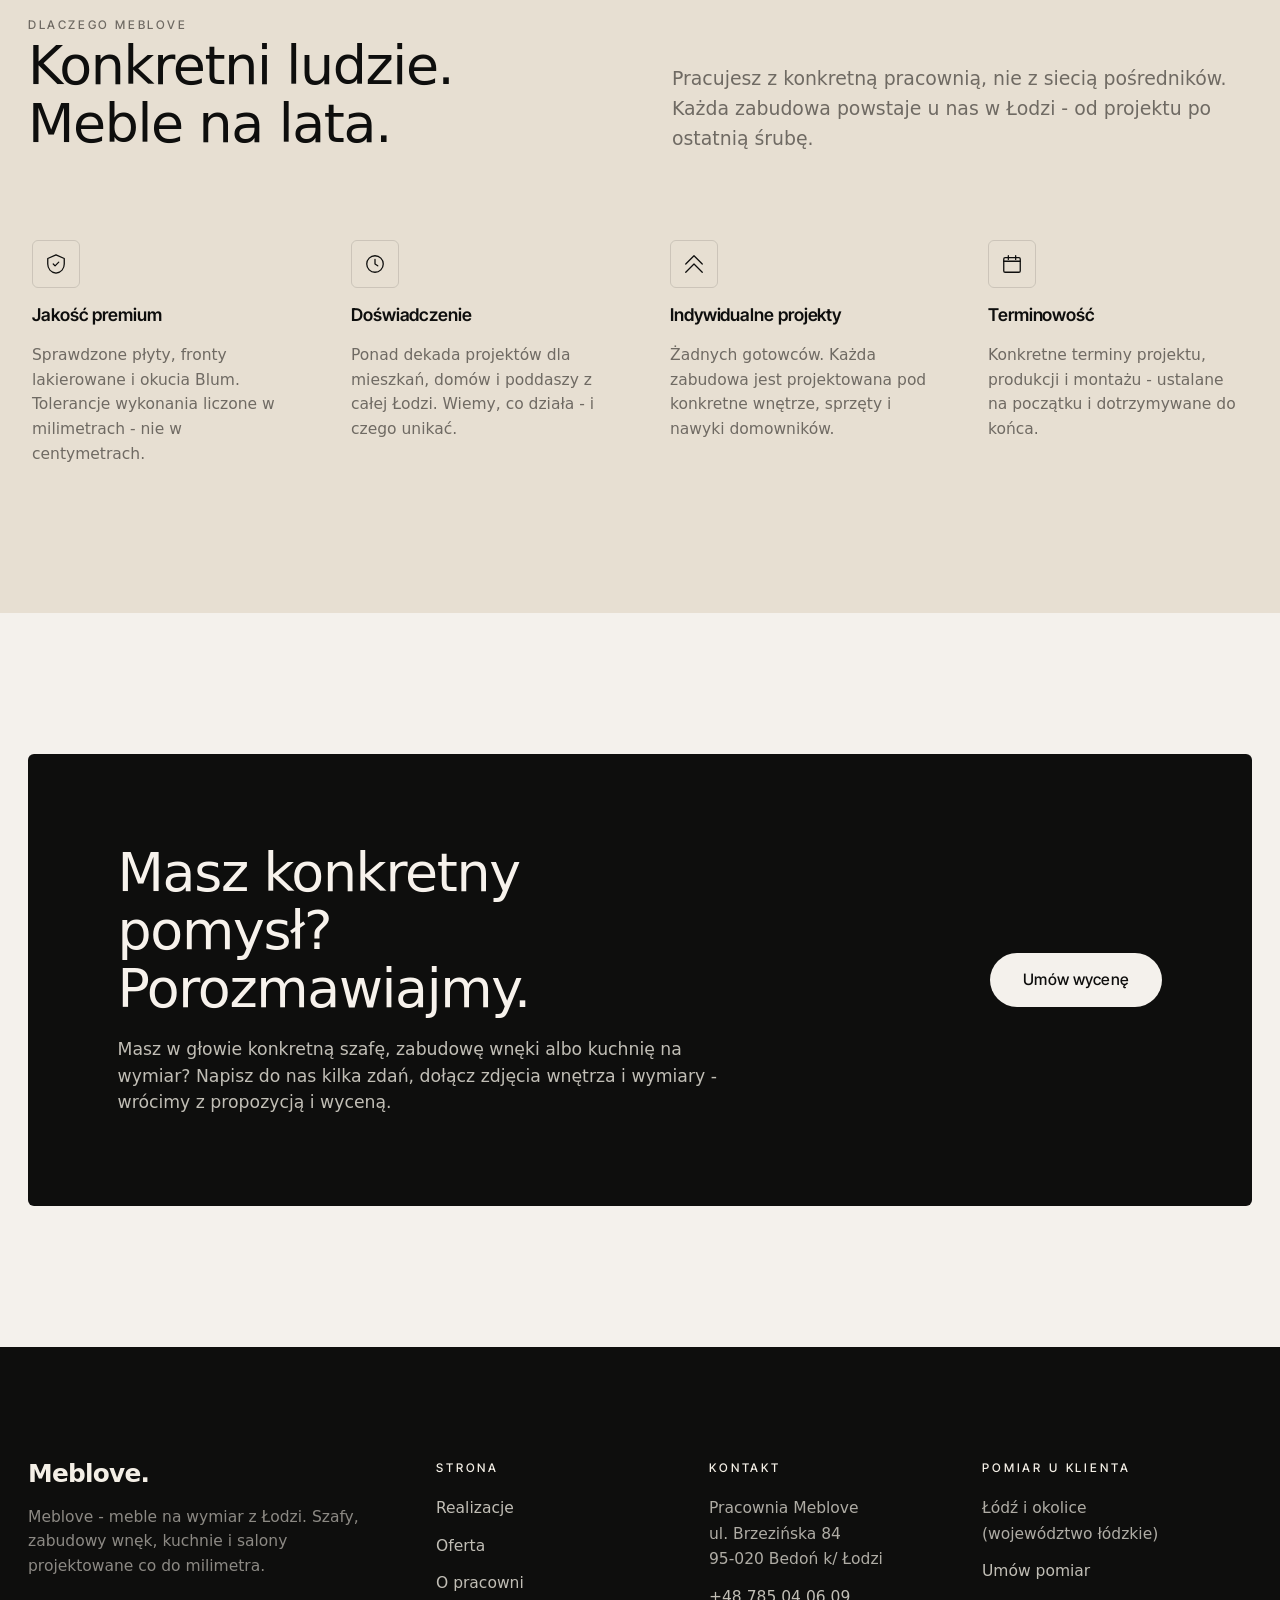
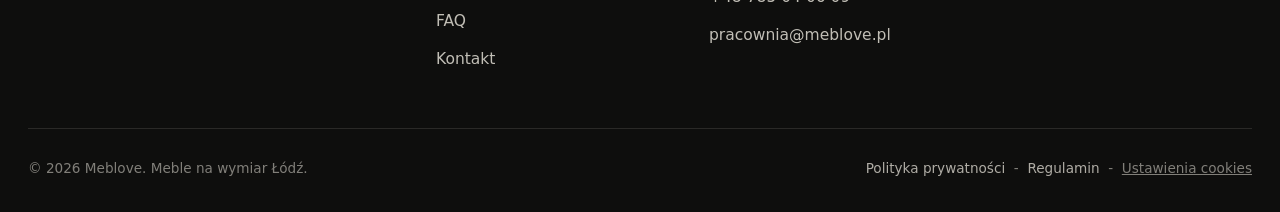
==== commit 647e7741: "sync service tile images: reveal all together once loaded Agent-Logs-Url: https://github.com/kontakt" ====
--- a/index.html
+++ b/index.html
@@ -156,7 +156,7 @@
         <p class="lead">Specjalizujemy się w szafach na wymiar i zabudowach. Pomagamy wykorzystać każdy centymetr - od wąskich wnęk po skosy poddaszy.</p>
       </div>
 
-      <div class="grid grid-4 grid--wide">
+      <div class="grid grid-4 grid--wide" data-img-sync>
         <a class="service-tile reveal" href="oferta.html#szafy" aria-label="Szafy na wymiar - zobacz ofertę">
           <div class="service-tile__media">
             <picture>
